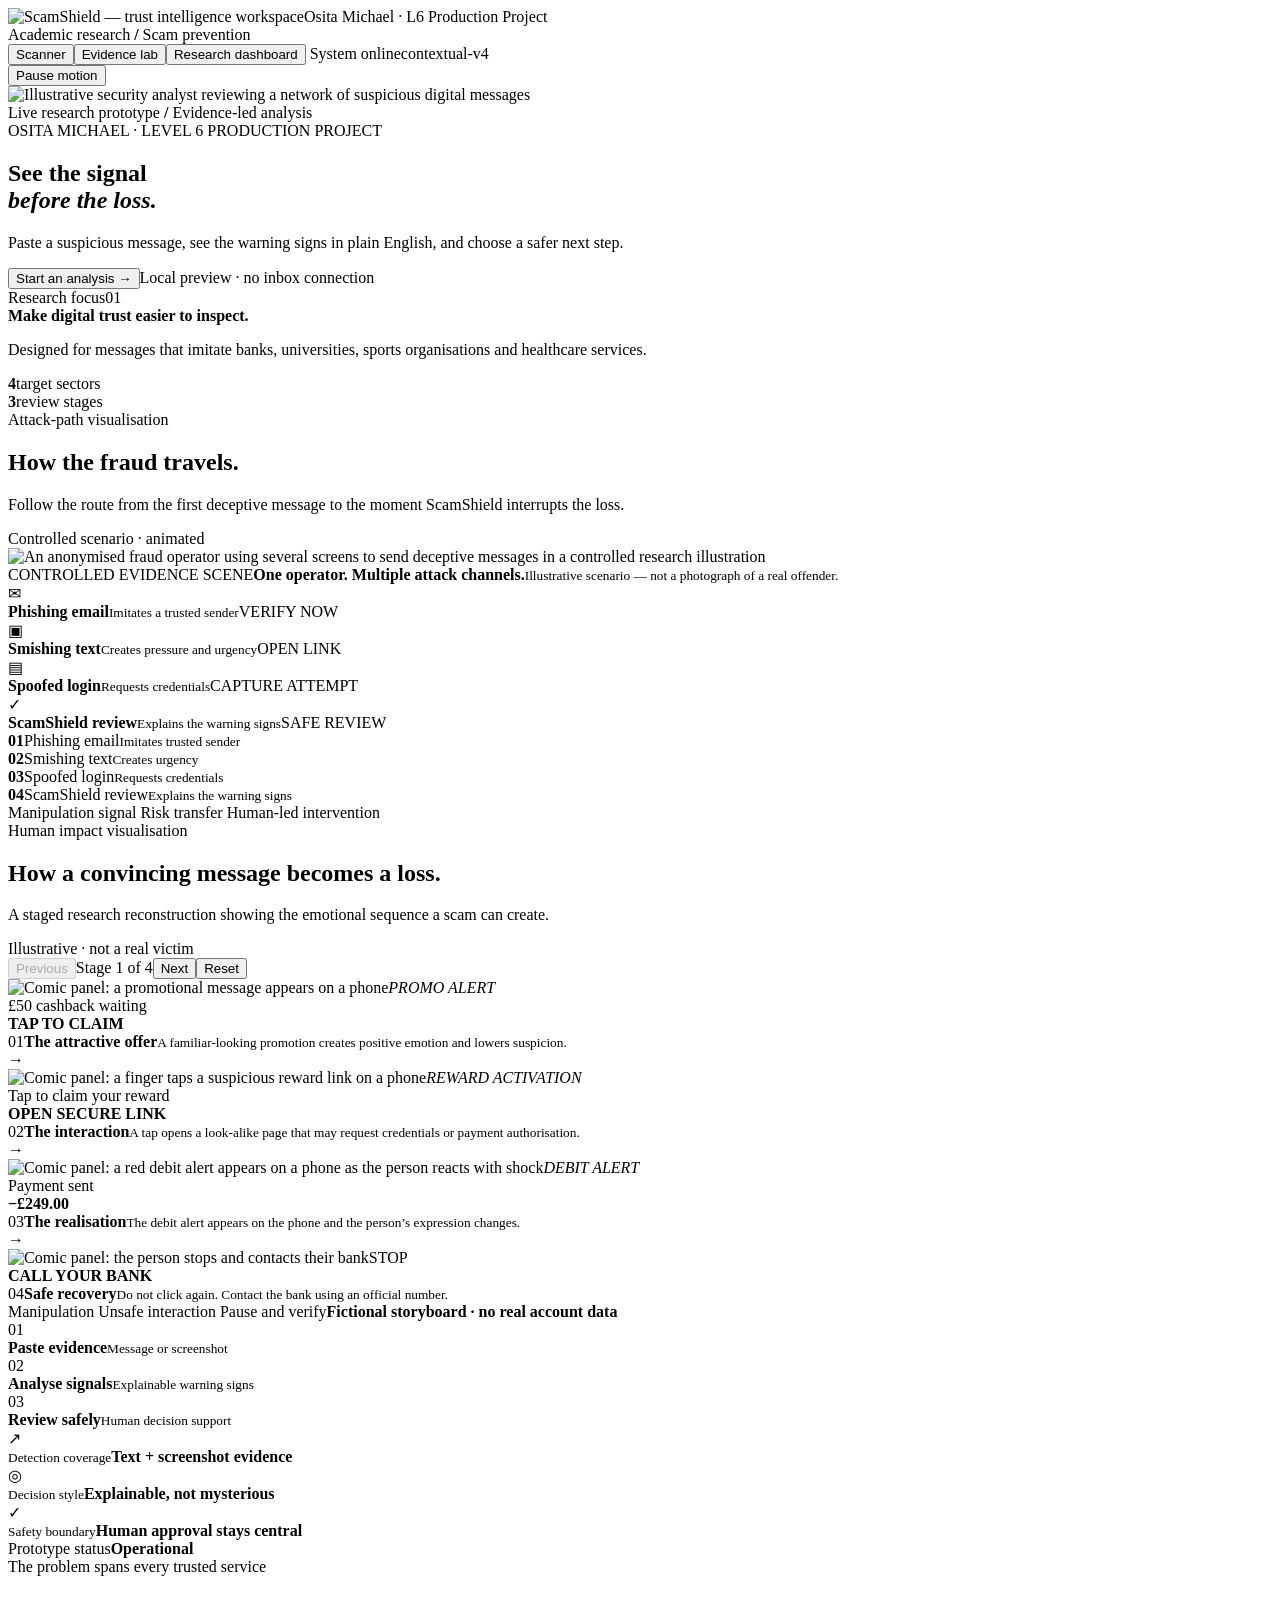
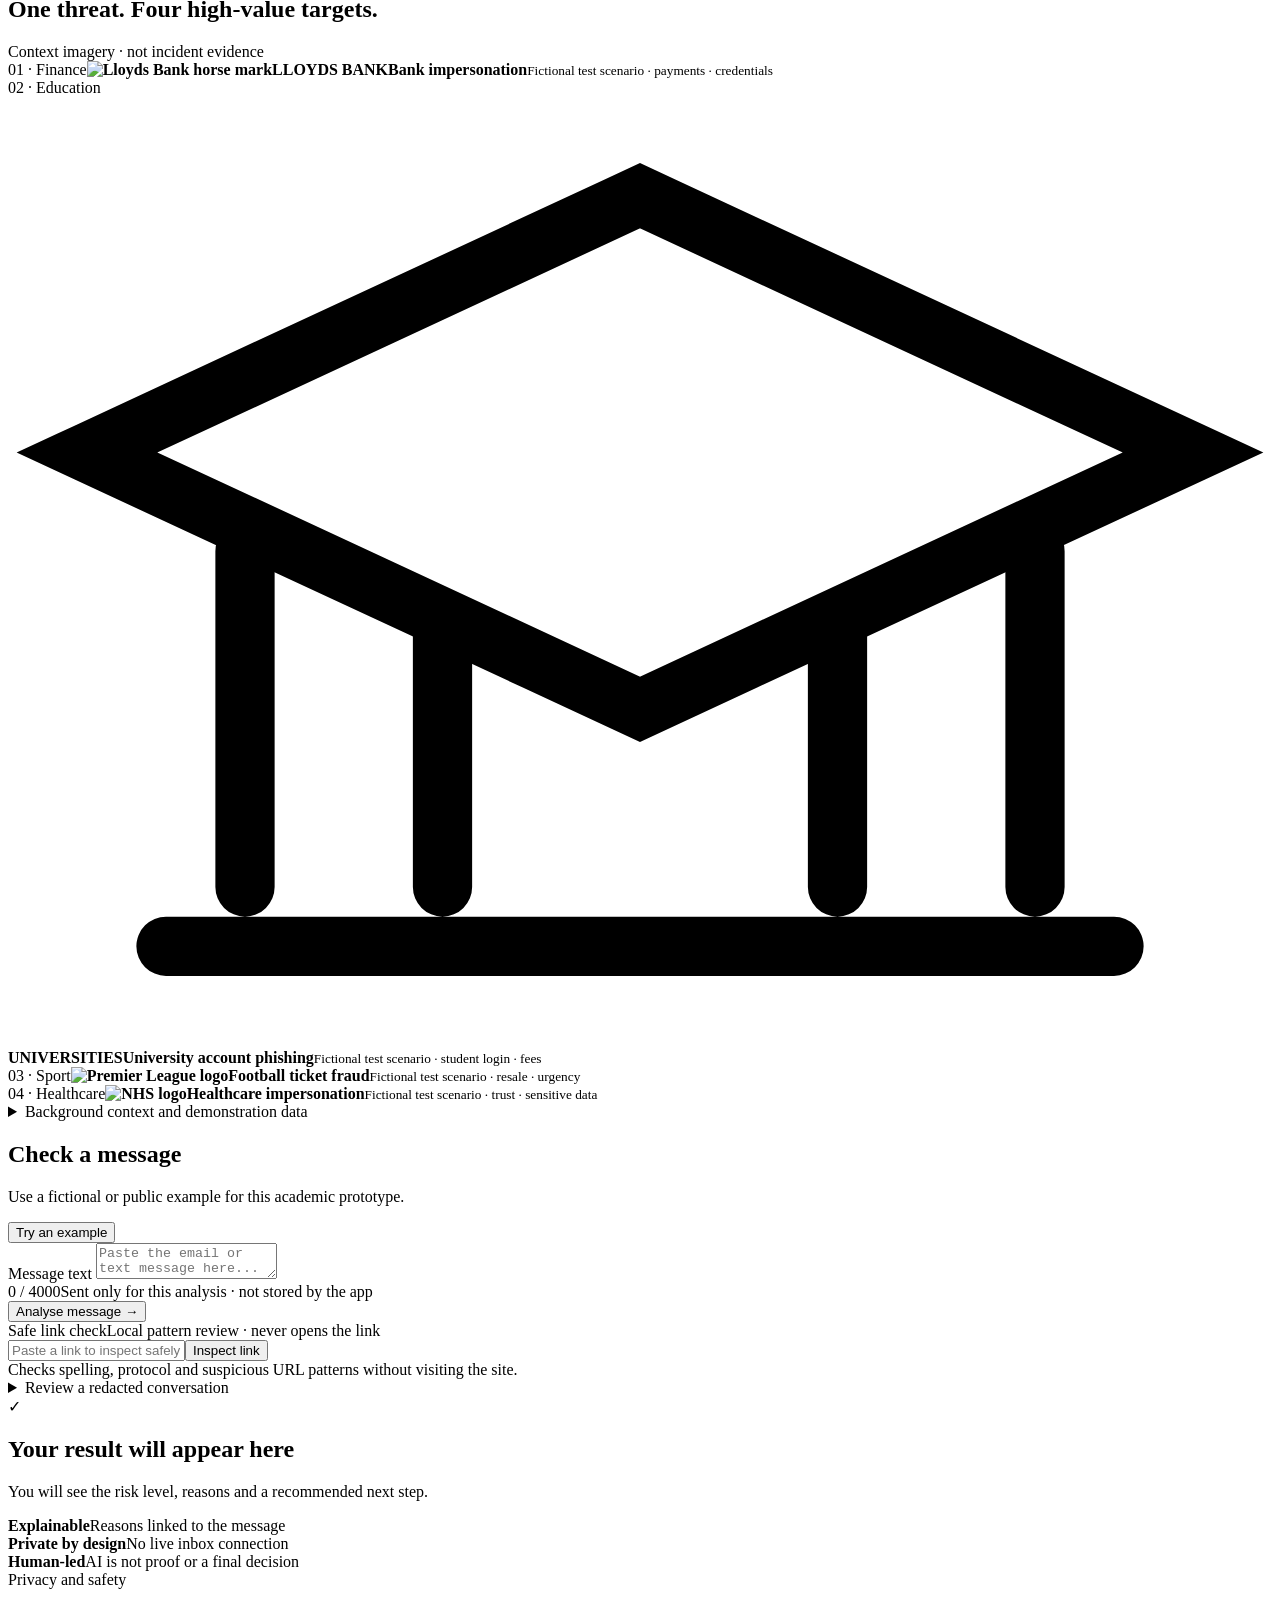
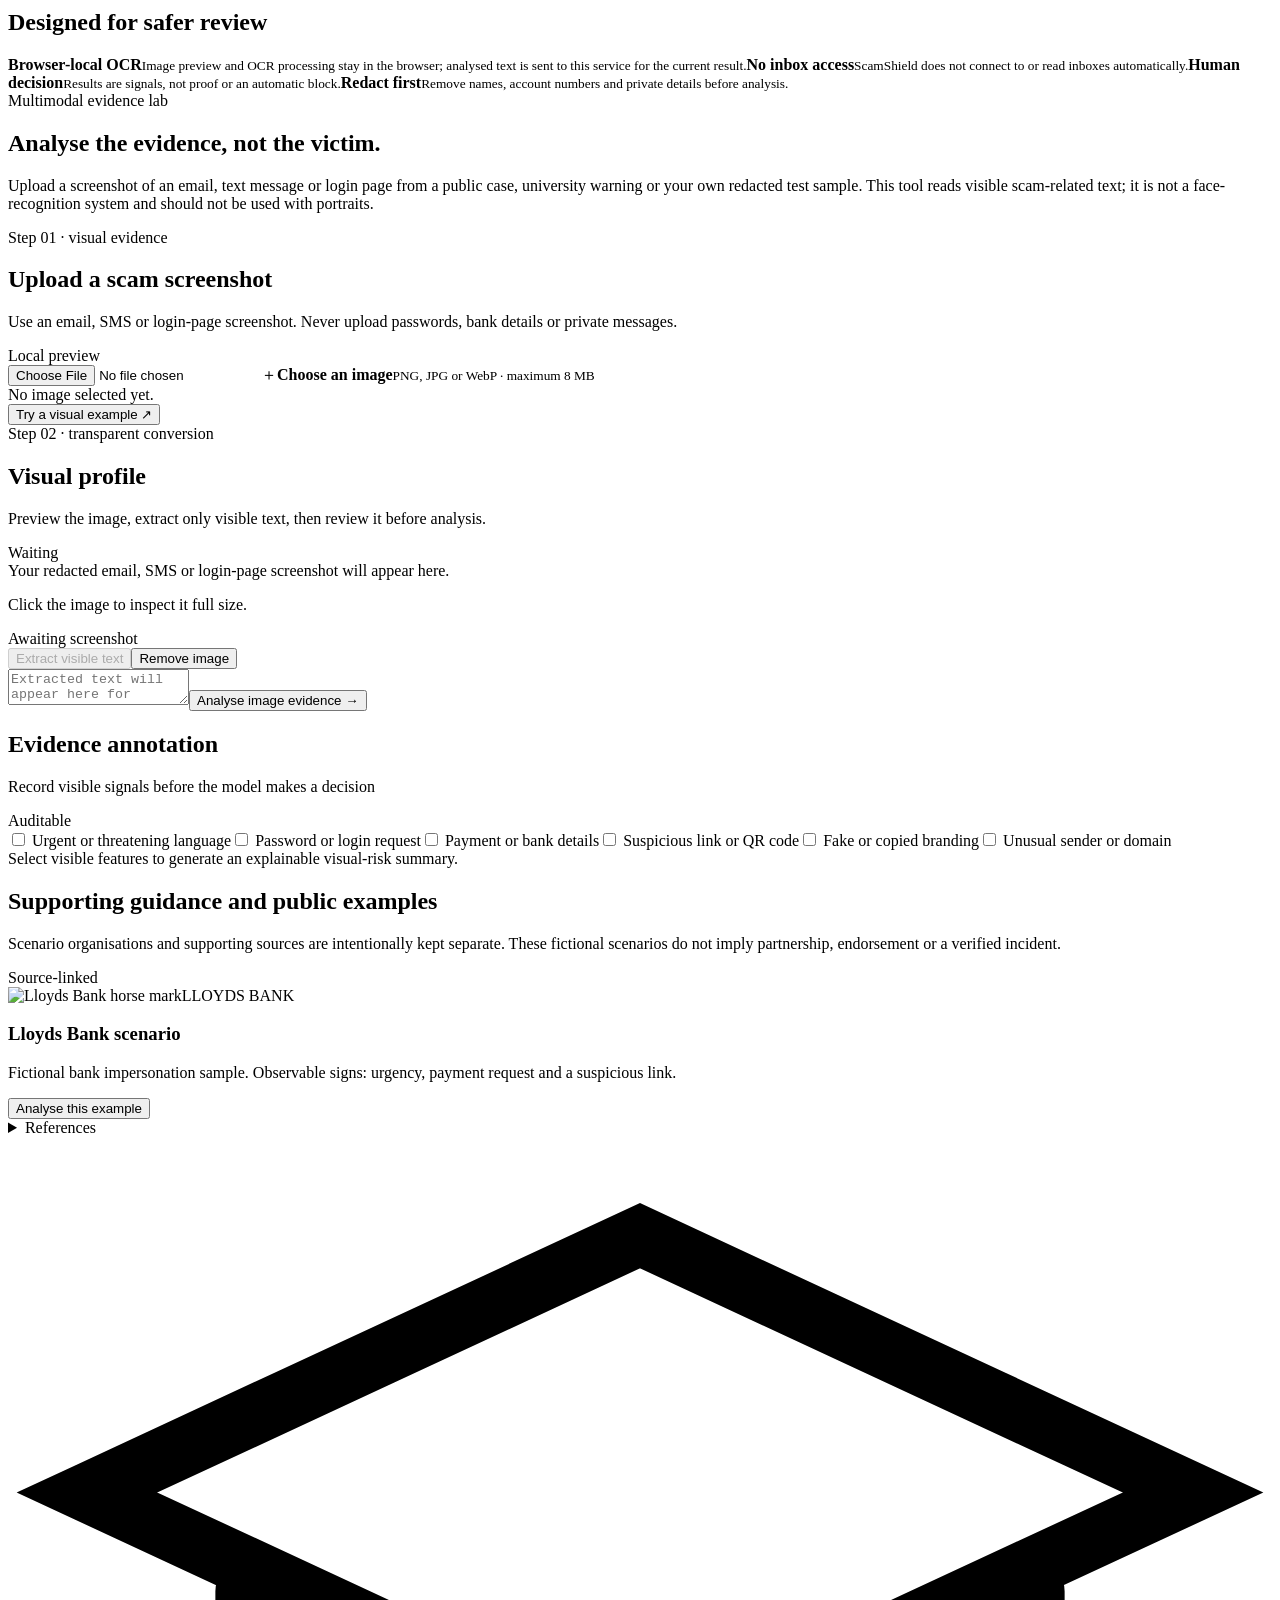
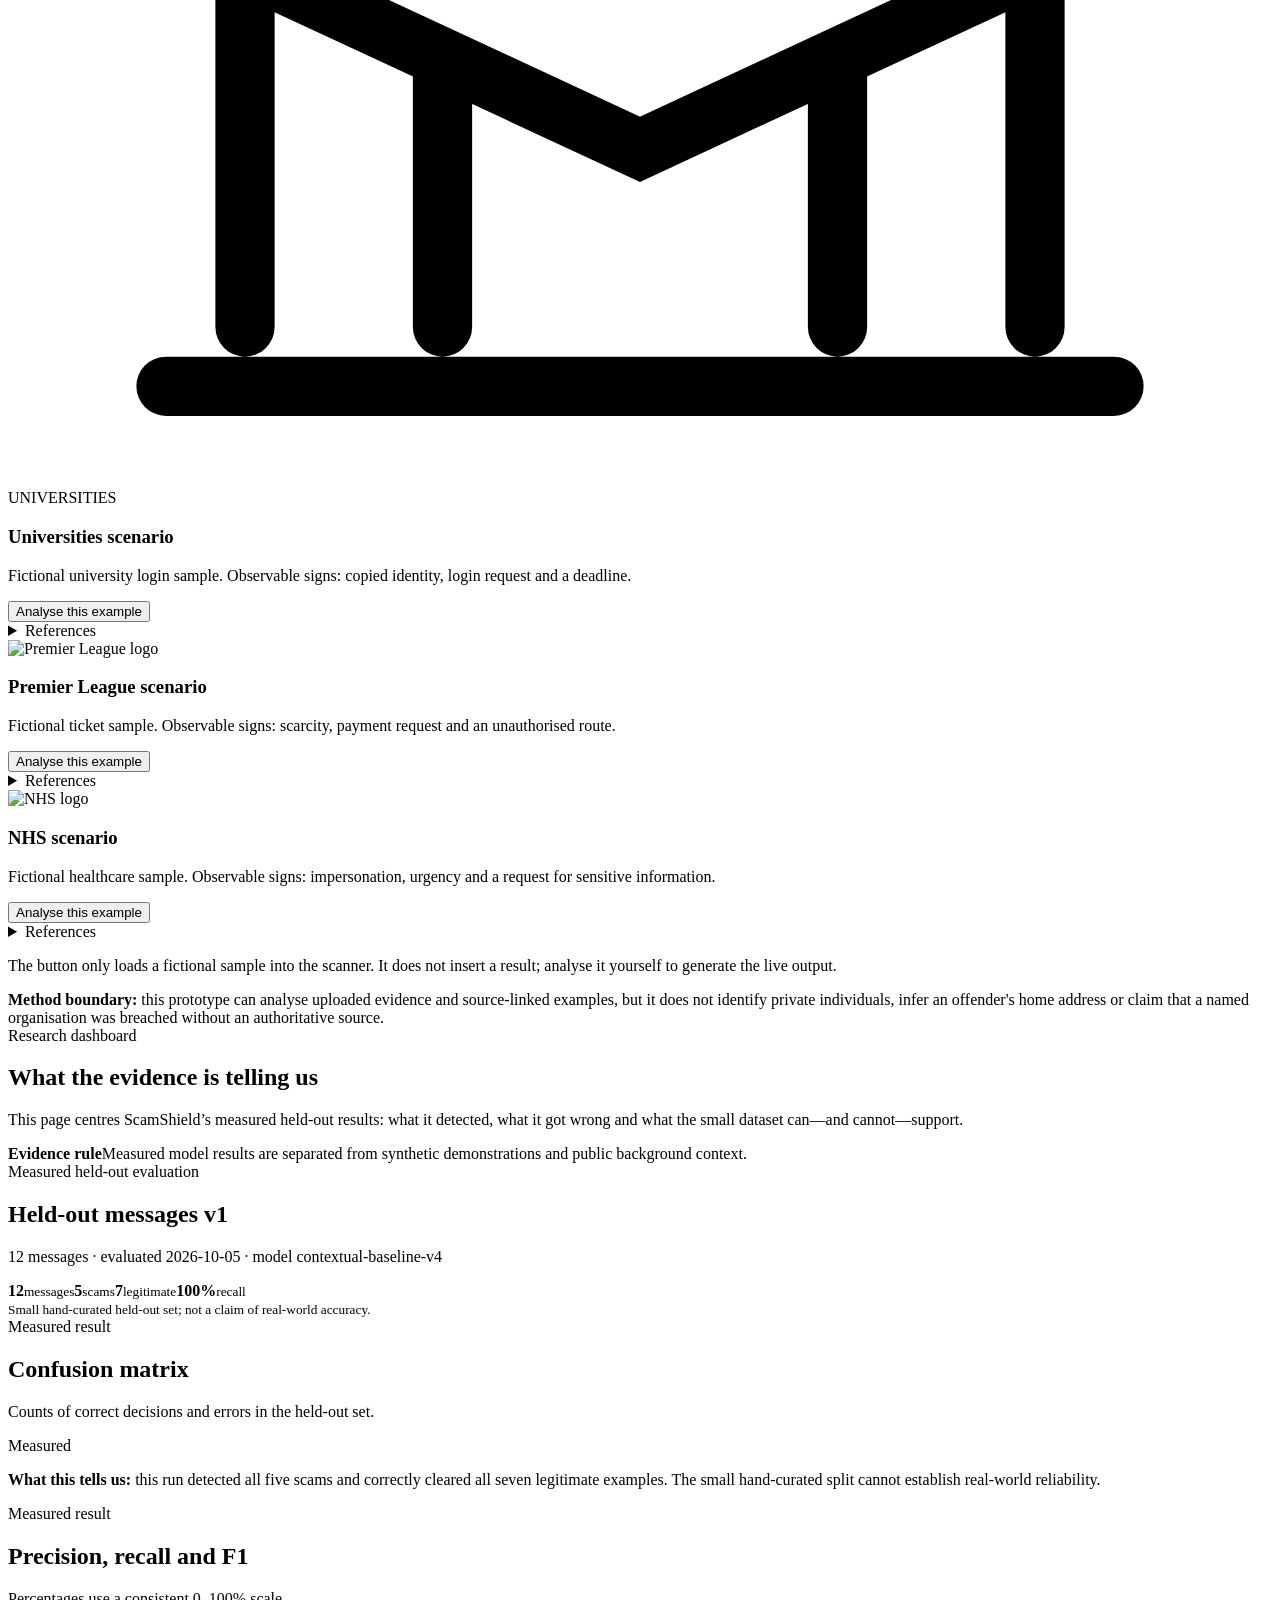
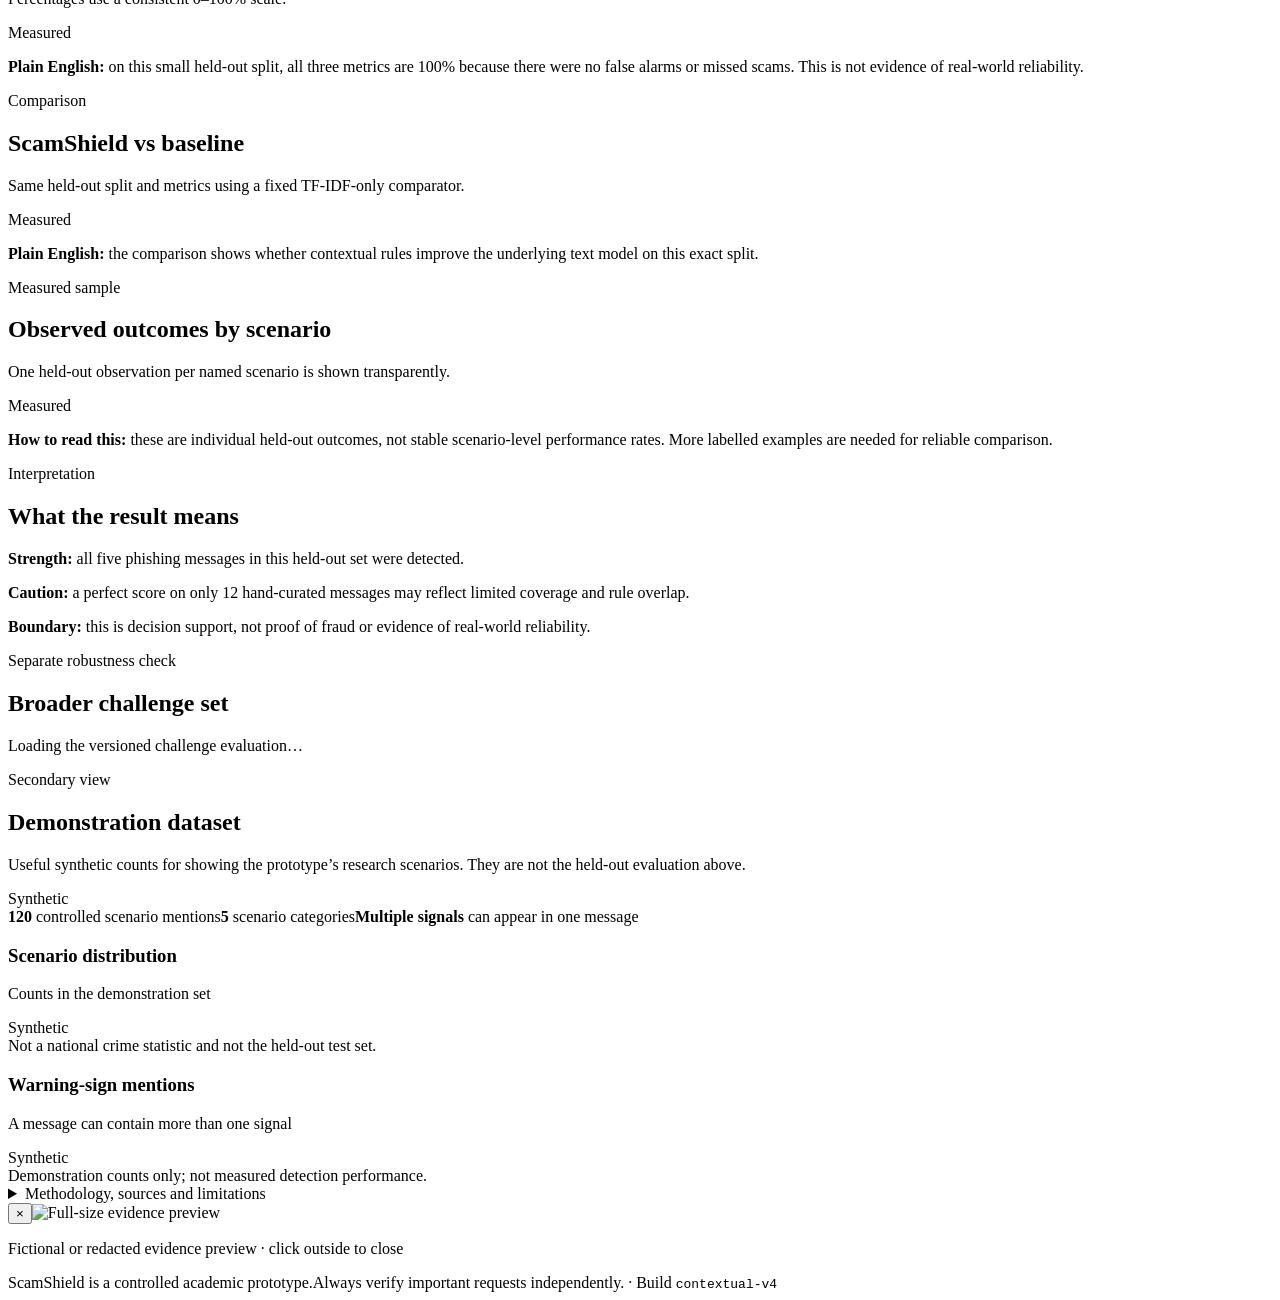
==== web/index.html @ a7ac8cd1 "Restore visible full-page background artwork" ====
<!doctype html>
<html lang="en-GB">
<head>
  <meta charset="utf-8">
  <meta name="viewport" content="width=device-width, initial-scale=1">
  <meta name="scamshield-build" content="contextual-v4">
  <title>ScamShield | A calmer second opinion</title>
  <link rel="icon" href="/static/logo.svg" type="image/svg+xml">
  <link rel="stylesheet" href="/static/styles.css">
  <link rel="stylesheet" href="/static/dashboard.css">
    <link rel="stylesheet" href="/static/pro.css">
    <link rel="stylesheet" href="/static/evaluation.css">
    <link rel="stylesheet" href="/static/hero-overrides.css?v=4388769">
    <link rel="stylesheet" href="/static/logos.css?v=1">
    <link rel="stylesheet" href="/static/logos-official.css?v=2">
    <link rel="stylesheet" href="/static/logos-verified.css?v=2">
    <link rel="stylesheet" href="/static/refinement.css?v=1">
    <link rel="stylesheet" href="/static/polish.css?v=1">
    <link rel="stylesheet" href="/static/audit-overrides.css?v=20261005">
    <link rel="stylesheet" href="/static/motion.css?v=full-page-2">
    <link rel="stylesheet" href="/static/finishing.css?v=1">
</head>
<body data-active-view="scanner">
  <header class="topbar">
    <div class="brand"><img class="full-brand-logo" src="/static/scamshield-logo.svg" alt="ScamShield — trust intelligence workspace"><span class="brand-project-credit">Osita Michael · L6 Production Project</span></div>
    <div class="workspace-crumb"><span class="crumb-dot"></span> Academic research <b>/</b> Scam prevention</div>
    <nav class="nav"><button class="nav-btn active" data-view="scanner">Scanner</button><button class="nav-btn" data-view="evidence">Evidence lab</button><button class="nav-btn" data-view="dashboard">Research dashboard</button><span class="system-status"><i></i> System online</span><span class="prototype-pill">contextual-v4</span></nav>
    <button id="motionToggle" class="motion-toggle" type="button" aria-pressed="false">Pause motion</button>
  </header>
  <div class="app-motion-bg" aria-hidden="true"></div>
  <main class="shell">
    <section class="hero view scanner-view">
      <img class="hero-visual-image" src="/static/assets/analyst-hero.png" alt="Illustrative security analyst reviewing a network of suspicious digital messages">
      <div class="hero-copy"><div class="hero-kicker"><span class="live-dot"></span> Live research prototype <b>/</b> Evidence-led analysis</div><div class="project-byline">OSITA MICHAEL <span>·</span> LEVEL 6 PRODUCTION PROJECT</div>
        <h1>See the signal<br><em>before the loss.</em></h1>
        <p>Paste a suspicious message, see the warning signs in plain English, and choose a safer next step.</p>
        <div class="hero-actions"><button class="hero-cta" data-scroll="workspace">Start an analysis <span>→</span></button><span>Local preview · no inbox connection</span></div>
      </div>
      <aside class="hero-insight"><div class="insight-label"><span>Research focus</span><span class="insight-index">01</span></div><strong>Make digital trust easier to inspect.</strong><p>Designed for messages that imitate banks, universities, sports organisations and healthcare services.</p><div class="insight-metrics"><div><b>4</b><span>target sectors</span></div><div><b>3</b><span>review stages</span></div></div></aside>
    </section>
    <section class="fraud-path view scanner-view" aria-label="How a scam travels">
      <div class="fraud-path-head"><div><span class="eyebrow">Attack-path visualisation</span><h2>How the fraud travels.</h2><p>Follow the route from the first deceptive message to the moment ScamShield interrupts the loss.</p></div><span class="path-status"><i></i> Controlled scenario · animated</span></div>
      <div class="fraud-path-stage">
<img class="fraud-operator-image" src="/static/assets/fraud-operator-scene.jpg" alt="An anonymised fraud operator using several screens to send deceptive messages in a controlled research illustration">
        <div class="fraud-operator-caption"><span class="caption-kicker">CONTROLLED EVIDENCE SCENE</span><strong>One operator. Multiple attack channels.</strong><small>Illustrative scenario — not a photograph of a real offender.</small></div>
        <div class="fraud-scene-grid" aria-label="Animated controlled fraud sequence">
          <article class="fraud-scene scene-phish"><div class="scene-icon">✉</div><strong>Phishing email</strong><small>Imitates a trusted sender</small><span>VERIFY NOW</span></article>
          <article class="fraud-scene scene-smish"><div class="scene-icon">▣</div><strong>Smishing text</strong><small>Creates pressure and urgency</small><span>OPEN LINK</span></article>
          <article class="fraud-scene scene-spoof"><div class="scene-icon">▤</div><strong>Spoofed login</strong><small>Requests credentials</small><span>CAPTURE ATTEMPT</span></article>
          <article class="fraud-scene scene-shield"><div class="scene-icon">✓</div><strong>ScamShield review</strong><small>Explains the warning signs</small><span>SAFE REVIEW</span></article>
        </div>
        <div class="path-node node-phish"><b>01</b><span>Phishing email</span><small>Imitates trusted sender</small></div>
        <div class="path-node node-smish"><b>02</b><span>Smishing text</span><small>Creates urgency</small></div>
        <div class="path-node node-spoof"><b>03</b><span>Spoofed login</span><small>Requests credentials</small></div>
        <div class="path-node node-shield"><b>04</b><span>ScamShield review</span><small>Explains the warning signs</small></div>
        <span class="path-beam beam-one"></span><span class="path-beam beam-two"></span><span class="path-beam beam-three"></span>
      </div>
      <div class="fraud-path-legend"><span><i class="legend-dot danger"></i> Manipulation signal</span><span><i class="legend-dot caution"></i> Risk transfer</span><span><i class="legend-dot safe"></i> Human-led intervention</span></div>
    </section>
    <section class="victim-journey view scanner-view" aria-label="Illustrated victim journey">
      <div class="section-kicker"><div><span class="eyebrow">Human impact visualisation</span><h2>How a convincing message becomes a loss.</h2><p>A staged research reconstruction showing the emotional sequence a scam can create.</p></div><span class="context-label">Illustrative · not a real victim</span></div>
      <div class="journey-controls" role="group" aria-label="Victim journey controls"><button type="button" class="secondary journey-prev" disabled>Previous</button><span class="journey-progress" aria-live="polite">Stage 1 of 4</span><button type="button" class="secondary journey-next">Next</button><button type="button" class="text-button journey-reset">Reset</button></div>
      <div class="journey-track" data-current-step="0">
        <article class="journey-step"><div class="journey-scene journey-happy"><img class="journey-art" src="/static/assets/scam-journey-storyboard.png" alt="Comic panel: a promotional message appears on a phone"><span class="journey-message"><em>PROMO ALERT</em><br>£50 cashback waiting<br><b>TAP TO CLAIM</b></span></div><span class="journey-number">01</span><strong>The attractive offer</strong><small>A familiar-looking promotion creates positive emotion and lowers suspicion.</small></article>
        <div class="journey-arrow">→</div>
        <article class="journey-step"><div class="journey-scene journey-tap"><img class="journey-art" src="/static/assets/scam-journey-storyboard.png" alt="Comic panel: a finger taps a suspicious reward link on a phone"><span class="journey-message journey-click"><em>REWARD ACTIVATION</em><br>Tap to claim your reward<br><b>OPEN SECURE LINK</b></span></div><span class="journey-number">02</span><strong>The interaction</strong><small>A tap opens a look-alike page that may request credentials or payment authorisation.</small></article>
        <div class="journey-arrow">→</div>
        <article class="journey-step"><div class="journey-scene journey-shock"><img class="journey-art" src="/static/assets/scam-journey-storyboard.png" alt="Comic panel: a red debit alert appears on a phone as the person reacts with shock"><span class="journey-alert"><em>DEBIT ALERT</em><br>Payment sent<br><b>−£249.00</b></span></div><span class="journey-number">03</span><strong>The realisation</strong><small>The debit alert appears on the phone and the person’s expression changes.</small></article>
        <div class="journey-arrow">→</div>
        <article class="journey-step"><div class="journey-scene journey-safe"><img class="journey-art" src="/static/assets/scam-journey-storyboard.png" alt="Comic panel: the person stops and contacts their bank"><span class="journey-safe-call">STOP<br><b>CALL YOUR BANK</b></span></div><span class="journey-number">04</span><strong>Safe recovery</strong><small>Do not click again. Contact the bank using an official number.</small></article>
      </div>
      <div class="journey-foot"><span><i class="legend-dot danger"></i> Manipulation</span><span><i class="legend-dot caution"></i> Unsafe interaction</span><span><i class="legend-dot safe"></i> Pause and verify</span><b>Fictional storyboard · no real account data</b></div>
    </section>
    <div class="workflow-strip scanner-view" aria-label="Analysis workflow"><div class="workflow-step active"><span>01</span><div><strong>Paste evidence</strong><small>Message or screenshot</small></div></div><div class="workflow-line"></div><div class="workflow-step"><span>02</span><div><strong>Analyse signals</strong><small>Explainable warning signs</small></div></div><div class="workflow-line"></div><div class="workflow-step"><span>03</span><div><strong>Review safely</strong><small>Human decision support</small></div></div></div>
    <div class="signal-ribbon scanner-view"><div class="signal-item"><span class="signal-icon teal">↗</span><div><small>Detection coverage</small><strong>Text + screenshot evidence</strong></div></div><div class="signal-item"><span class="signal-icon blue">◎</span><div><small>Decision style</small><strong>Explainable, not mysterious</strong></div></div><div class="signal-item"><span class="signal-icon amber">✓</span><div><small>Safety boundary</small><strong>Human approval stays central</strong></div></div><div class="signal-source"><span class="pulse-ring"></span><span>Prototype status</span><strong>Operational</strong></div></div>
    <section class="sector-visuals view scanner-view">
      <div class="section-kicker"><div><span class="eyebrow">The problem spans every trusted service</span><h2>One threat. Four high-value targets.</h2></div><span class="context-label">Context imagery · not incident evidence</span></div>
      <div class="sector-visual-grid">
        <article class="sector-visual bank-visual"><div class="sector-overlay"><span>01 · Finance</span><b class="scenario-brand bank-brand"><img src="/static/assets/logos/lloyds-bank-official.png" alt="Lloyds Bank horse mark"><span class="logo-wordmark">LLOYDS BANK</span></b><strong>Bank impersonation</strong><small>Fictional test scenario · payments · credentials</small></div></article>
        <article class="sector-visual uni-visual"><div class="sector-overlay"><span>02 · Education</span><b class="scenario-brand uni-brand"><span class="generic-university-mark" aria-hidden="true"><svg viewBox="0 0 64 48" role="img" aria-label="University building mark"><path d="M4 18 32 5l28 13-28 13L4 18Z" fill="none" stroke="currentColor" stroke-width="3"/><path d="M12 23v17m10-13v13m20-13v13m10-17v17M8 43h48" fill="none" stroke="currentColor" stroke-width="3" stroke-linecap="round"/></svg></span><span class="brand-text-only">UNIVERSITIES</span></b><strong>University account phishing</strong><small>Fictional test scenario · student login · fees</small></div></article>
        <article class="sector-visual sport-visual"><div class="sector-overlay"><span>03 · Sport</span><b class="scenario-brand sport-brand"><img src="/static/assets/logos/premier-league.svg" alt="Premier League logo"></b><strong>Football ticket fraud</strong><small>Fictional test scenario · resale · urgency</small></div></article>
        <article class="sector-visual health-visual"><div class="sector-overlay"><span>04 · Healthcare</span><b class="scenario-brand health-brand"><img src="/static/assets/logos/nhs.svg" alt="NHS logo"></b><strong>Healthcare impersonation</strong><small>Fictional test scenario · trust · sensitive data</small></div></article>
      </div>
      <details class="background-context"><summary>Background context and demonstration data</summary><div class="home-intel-grid"><div class="home-stat"><span>4.2m</span><strong>estimated fraud incidents</strong><small>England and Wales · ONS YE March 2025 · public background context</small></div><div class="home-stat"><span>2.4m</span><strong>bank and credit-account incidents</strong><small>Published official estimate · not a ScamShield output</small></div><div class="home-chart panel"><div class="chart-head"><div><h2>Threat surface by scenario</h2><p>Synthetic demonstration dataset</p></div><span class="chart-tag synthetic">Synthetic</span></div><div id="homeChart" class="bars"></div></div></div></details>
    </section>
    <section class="workspace view scanner-view">
      <div class="input-panel panel">
        <div class="panel-head"><div><h2>Check a message</h2><p>Use a fictional or public example for this academic prototype.</p></div><button id="exampleBtn" class="secondary">Try an example</button></div>
        <label for="message">Message text</label>
        <textarea id="message" maxlength="4000" placeholder="Paste the email or text message here..."></textarea>
        <div class="input-meta"><span id="counter">0 / 4000</span><span>Sent only for this analysis · not stored by the app</span></div>
        <button id="analyseBtn" class="primary">Analyse message <span aria-hidden="true">→</span></button>
        <div id="error" class="error" role="alert"></div>
        <div class="link-inspector"><div class="mini-heading"><span class="eyebrow">Safe link check</span><span>Local pattern review · never opens the link</span></div><div class="link-inspector-row"><input id="urlInput" type="url" inputmode="url" placeholder="Paste a link to inspect safely"><button id="inspectUrlBtn" class="secondary" type="button">Inspect link</button></div><div id="urlResult" class="url-result" aria-live="polite">Checks spelling, protocol and suspicious URL patterns without visiting the site.</div></div>
        <details class="conversation-tools"><summary>Review a redacted conversation</summary><p>Use one line per message, ideally with speaker labels. This local review shows observable tactics; it does not infer intent or emotion.</p><textarea id="conversationText" maxlength="8000" placeholder="Bank: We need you to approve the login now.&#10;Me: I did not request this.&#10;Bank: Do not tell anyone or your account will close."></textarea><button id="conversationBtn" class="secondary" type="button">Build conversation timeline</button><div id="conversationResult" class="conversation-result" aria-live="polite"></div></details>
      </div>
      <div id="resultPanel" class="result-panel panel empty">
        <div class="result-placeholder"><div class="shield">✓</div><h2>Your result will appear here</h2><p>You will see the risk level, reasons and a recommended next step.</p></div>
      </div>
    </section>
    <section class="trust-row view scanner-view">
      <div><strong>Explainable</strong><span>Reasons linked to the message</span></div>
      <div><strong>Private by design</strong><span>No live inbox connection</span></div>
      <div><strong>Human-led</strong><span>AI is not proof or a final decision</span></div>
    </section>
    <section class="privacy-panel view scanner-view" aria-label="Privacy and safety boundary"><div><span class="eyebrow">Privacy and safety</span><h2>Designed for safer review</h2></div><div class="privacy-grid"><span><b>Browser-local OCR</b><small>Image preview and OCR processing stay in the browser; analysed text is sent to this service for the current result.</small></span><span><b>No inbox access</b><small>ScamShield does not connect to or read inboxes automatically.</small></span><span><b>Human decision</b><small>Results are signals, not proof or an automatic block.</small></span><span><b>Redact first</b><small>Remove names, account numbers and private details before analysis.</small></span></div></section>
    <section class="evidence-lab view evidence-view hidden">
      <div class="eyebrow">Multimodal evidence lab</div>
      <h1>Analyse the evidence, not the victim.</h1>
      <p class="dashboard-intro">Upload a screenshot of an email, text message or login page from a public case, university warning or your own redacted test sample. This tool reads visible scam-related text; it is not a face-recognition system and should not be used with portraits.</p>
      <div class="lab-grid">
        <div class="upload-card panel">
          <div class="chart-head"><div><span class="eyebrow">Step 01 · visual evidence</span><h2>Upload a scam screenshot</h2><p>Use an email, SMS or login-page screenshot. Never upload passwords, bank details or private messages.</p></div><span class="chart-tag teal">Local preview</span></div>
          <label class="dropzone" for="imageInput"><input id="imageInput" type="file" accept="image/png,image/jpeg,image/webp"><span class="drop-icon">＋</span><strong>Choose an image</strong><small>PNG, JPG or WebP · maximum 8 MB</small></label>
          <div id="imageMeta" class="image-meta empty-meta">No image selected yet.</div>
          <button id="visualExampleBtn" class="secondary visual-example-btn" type="button">Try a visual example ↗</button>
        </div>
        <div class="preview-card panel"><div class="chart-head"><div><span class="eyebrow">Step 02 · transparent conversion</span><h2>Visual profile</h2><p>Preview the image, extract only visible text, then review it before analysis.</p></div><span id="profileStatus" class="chart-tag">Waiting</span></div><div id="imagePreview" class="image-preview"><div class="preview-placeholder">Your redacted email, SMS or login-page screenshot will appear here.</div></div><p class="preview-hint">Click the image to inspect it full size.</p><div id="visualFlags" class="visual-flags"><span>Awaiting screenshot</span></div><button id="ocrBtn" class="secondary ocr-btn" disabled>Extract visible text</button><button id="removeImageBtn" class="text-button hidden" type="button">Remove image</button><div id="ocrStatus" class="ocr-status"></div><textarea id="ocrText" class="ocr-text" aria-label="Editable extracted text" placeholder="Extracted text will appear here for review"></textarea><button id="useOcrBtn" class="primary ocr-use hidden">Analyse image evidence <span aria-hidden="true">→</span></button><div id="visualResult" class="visual-result hidden"></div></div>
      </div>
      <div class="annotation-card panel"><div class="chart-head"><div><h2>Evidence annotation</h2><p>Record visible signals before the model makes a decision</p></div><span class="chart-tag">Auditable</span></div><div class="annotation-grid"><label><input class="annotation-check" data-weight="3" type="checkbox"> Urgent or threatening language</label><label><input class="annotation-check" data-weight="3" type="checkbox"> Password or login request</label><label><input class="annotation-check" data-weight="4" type="checkbox"> Payment or bank details</label><label><input class="annotation-check" data-weight="2" type="checkbox"> Suspicious link or QR code</label><label><input class="annotation-check" data-weight="2" type="checkbox"> Fake or copied branding</label><label><input class="annotation-check" data-weight="1" type="checkbox"> Unusual sender or domain</label></div><div id="annotationResult" class="annotation-result">Select visible features to generate an explainable visual-risk summary.</div></div>
      <div class="case-library"><div class="chart-head"><div><h2>Supporting guidance and public examples</h2><p>Scenario organisations and supporting sources are intentionally kept separate. These fictional scenarios do not imply partnership, endorsement or a verified incident.</p></div><span class="chart-tag teal">Source-linked</span></div><div class="source-case-grid"><article><div class="source-thumb bank-thumb"><img src="/static/assets/logos/lloyds-bank-official.png" alt="Lloyds Bank horse mark"><span class="logo-wordmark">LLOYDS BANK</span></div><div><h3>Lloyds Bank scenario</h3><p>Fictional bank impersonation sample. Observable signs: urgency, payment request and a suspicious link.</p><button class="case-action" type="button" data-case-text="Lloyds Bank: We noticed unusual activity. Verify your payment immediately using this secure link to keep your account open.">Analyse this example</button><details class="case-references"><summary>References</summary><small>Scenario organisation: Lloyds Bank (fictional sample). Supporting source: <a href="https://www.fca.org.uk/consumers/banking-online-account-scams" target="_blank" rel="noreferrer">FCA consumer guidance</a>.</small></details></div></article><article><div class="source-thumb uni-thumb"><span class="generic-university-mark" aria-hidden="true"><svg viewBox="0 0 64 48" role="img" aria-label="University building mark"><path d="M4 18 32 5l28 13-28 13L4 18Z" fill="none" stroke="currentColor" stroke-width="3"/><path d="M12 23v17m10-13v13m20-13v13m10-17v17M8 43h48" fill="none" stroke="currentColor" stroke-width="3" stroke-linecap="round"/></svg></span><span class="brand-text-only">UNIVERSITIES</span></div><div><h3>Universities scenario</h3><p>Fictional university login sample. Observable signs: copied identity, login request and a deadline.</p><button class="case-action" type="button" data-case-text="Universities: Your student account will be suspended today. Sign in now to confirm your details.">Analyse this example</button><details class="case-references"><summary>References</summary><small>Scenario type: generic university phishing (fictional sample). Supporting source: <a href="https://www.reading.ac.uk/digital-technology-services/-/media/project/functions/digital-technology-services/documents/phishing-may-22-email.pdf" target="_blank" rel="noreferrer">public anti-phishing example</a>.</small></details></div></article><article><div class="source-thumb sport-thumb"><img src="/static/assets/logos/premier-league.svg" alt="Premier League logo"></div><div><h3>Premier League scenario</h3><p>Fictional ticket sample. Observable signs: scarcity, payment request and an unauthorised route.</p><button class="case-action" type="button" data-case-text="Premier League tickets: Last chance. Pay within 10 minutes to secure your match tickets through this resale link.">Analyse this example</button><details class="case-references"><summary>References</summary><small>Scenario organisation: Premier League (fictional sample). Supporting source: <a href="https://www.uefa.com/news-media/news/02a5-20a99f8db810-278e2d7a8e20-1000--uefa-warns-fans-over-risks-of-unauthorised-ticket-purchases/" target="_blank" rel="noreferrer">UEFA warning</a>.</small></details></div></article><article><div class="source-thumb ncsc-thumb"><img src="/static/assets/logos/nhs.svg" alt="NHS logo"></div><div><h3>NHS scenario</h3><p>Fictional healthcare sample. Observable signs: impersonation, urgency and a request for sensitive information.</p><button class="case-action" type="button" data-case-text="NHS: Your appointment record needs urgent confirmation. Reply with your details to avoid cancellation.">Analyse this example</button><details class="case-references"><summary>References</summary><small>Scenario organisation: NHS (fictional sample). Supporting source: <a href="https://www.ncsc.gov.uk/collection/phishing-scams/spot-scams" target="_blank" rel="noreferrer">NCSC phishing guidance</a>.</small></details></div></article></div><p class="case-study-boundary">The button only loads a fictional sample into the scanner. It does not insert a result; analyse it yourself to generate the live output.</p></div>
      <div class="method-note"><strong>Method boundary:</strong> this prototype can analyse uploaded evidence and source-linked examples, but it does not identify private individuals, infer an offender's home address or claim that a named organisation was breached without an authoritative source.</div>
    </section>
    <section class="dashboard view dashboard-view hidden">
      <div class="eyebrow">Research dashboard</div>
      <h1>What the evidence is telling us</h1>
      <p class="dashboard-intro">This page centres ScamShield’s measured held-out results: what it detected, what it got wrong and what the small dataset can—and cannot—support.</p>
      <div class="dashboard-intro-rule"><span class="method-pulse"></span><strong>Evidence rule</strong><span>Measured model results are separated from synthetic demonstrations and public background context.</span></div>

      <div id="evaluationPanel" class="evaluation-panel evaluation-summary" aria-live="polite"><div class="evaluation-summary-copy"><span class="eyebrow">Measured held-out evaluation</span><h2>Held-out messages v1</h2><p>12 messages · evaluated 2026-10-05 · model contextual-baseline-v4</p></div><div class="evaluation-summary-stats"><span><b>12</b><small>messages</small></span><span><b>5</b><small>scams</small></span><span><b>7</b><small>legitimate</small></span><span><b>100%</b><small>recall</small></span></div><small class="evaluation-note">Small hand-curated held-out set; not a claim of real-world accuracy.</small></div>

      <div class="results-chart-grid">
        <article class="chart-card results-chart-card confusion-card"><div class="chart-head"><div><span class="chart-kicker">Measured result</span><h2>Confusion matrix</h2><p>Counts of correct decisions and errors in the held-out set.</p></div><span class="chart-tag measured">Measured</span></div><div id="confusionChart" class="confusion-matrix" aria-label="Confusion matrix chart"></div><div id="confusionTable" class="accessible-table"></div><p class="chart-explanation"><strong>What this tells us:</strong> this run detected all five scams and correctly cleared all seven legitimate examples. The small hand-curated split cannot establish real-world reliability.</p></article>
        <article class="chart-card results-chart-card"><div class="chart-head"><div><span class="chart-kicker">Measured result</span><h2>Precision, recall and F1</h2><p>Percentages use a consistent 0–100% scale.</p></div><span class="chart-tag measured">Measured</span></div><div id="metricChart" class="metric-chart" aria-label="Precision, recall and F1 chart"></div><div id="metricTable" class="accessible-table"></div><p class="chart-explanation"><strong>Plain English:</strong> on this small held-out split, all three metrics are 100% because there were no false alarms or missed scams. This is not evidence of real-world reliability.</p></article>
        <article class="chart-card results-chart-card"><div class="chart-head"><div><span class="chart-kicker">Comparison</span><h2>ScamShield vs baseline</h2><p>Same held-out split and metrics using a fixed TF-IDF-only comparator.</p></div><span class="chart-tag measured">Measured</span></div><div id="baselineChart" class="pending-state" aria-live="polite"></div><p class="chart-explanation"><strong>Plain English:</strong> the comparison shows whether contextual rules improve the underlying text model on this exact split.</p></article>
        <article class="chart-card results-chart-card scenario-performance-card"><div class="chart-head"><div><span class="chart-kicker">Measured sample</span><h2>Observed outcomes by scenario</h2><p>One held-out observation per named scenario is shown transparently.</p></div><span class="chart-tag measured">Measured</span></div><div id="scenarioChart" class="scenario-outcomes"></div><p class="chart-explanation"><strong>How to read this:</strong> these are individual held-out outcomes, not stable scenario-level performance rates. More labelled examples are needed for reliable comparison.</p></article>
      </div>

      <section class="interpretation-panel"><div><span class="chart-kicker">Interpretation</span><h2>What the result means</h2></div><div class="interpretation-grid"><p><strong>Strength:</strong> all five phishing messages in this held-out set were detected.</p><p class="caution-copy"><strong>Caution:</strong> a perfect score on only 12 hand-curated messages may reflect limited coverage and rule overlap.</p><p><strong>Boundary:</strong> this is decision support, not proof of fraud or evidence of real-world reliability.</p></div></section>

      <section id="challengePanel" class="challenge-panel" aria-live="polite"><div class="challenge-copy"><span class="chart-kicker">Separate robustness check</span><h2>Broader challenge set</h2><p>Loading the versioned challenge evaluation…</p></div></section>

      <section class="demo-section"><div class="section-kicker"><div><span class="chart-kicker">Secondary view</span><h2>Demonstration dataset</h2><p>Useful synthetic counts for showing the prototype’s research scenarios. They are not the held-out evaluation above.</p></div><span class="chart-tag synthetic">Synthetic</span></div><div class="demo-meta"><span><b>120</b> controlled scenario mentions</span><span><b>5</b> scenario categories</span><span><b>Multiple signals</b> can appear in one message</span></div><div class="demo-chart-grid"><article class="chart-card"><div class="chart-head"><div><h3>Scenario distribution</h3><p>Counts in the demonstration set</p></div><span class="chart-tag synthetic">Synthetic</span></div><div id="sectorChart" class="bars"></div><div class="chart-note">Not a national crime statistic and not the held-out test set.</div></article><article class="chart-card"><div class="chart-head"><div><h3>Warning-sign mentions</h3><p>A message can contain more than one signal</p></div><span class="chart-tag synthetic">Synthetic</span></div><div id="signalChart" class="bars"></div><div class="chart-note">Demonstration counts only; not measured detection performance.</div></article></div></section>

      <details class="methodology-disclosure"><summary>Methodology, sources and limitations</summary><div class="disclosure-grid"><div><h3>Evaluation</h3><p>Held-out messages are stored in <code>data/heldout_messages.csv</code>; the result is generated by the reproducible evaluator and served from <code>data/evaluation_results.json</code>. The current version has 12 messages: 7 legitimate and 5 phishing.</p><p>The measured comparator is a TF-IDF-only score at a fixed 0.5 threshold on the same held-out split. It is a simple research baseline, not a production benchmark.</p></div><div><h3>Public sources</h3><ul><li><a href="https://www.ons.gov.uk/peoplepopulationandcommunity/crimeandjustice/articles/natureoffraudandcomputermisuseinenglandandwales/yearendingmarch2025/previous/" target="_blank" rel="noreferrer">ONS fraud and computer misuse estimates</a></li><li><a href="https://www.gov.uk/government/publications/fraud-strategy-2026-to-2029" target="_blank" rel="noreferrer">UK Fraud Strategy 2026 to 2029</a></li><li><a href="https://www.ncsc.gov.uk/collection/phishing-scams/spot-scams" target="_blank" rel="noreferrer">NCSC phishing guidance</a></li></ul><p>Public figures are background context only; they are not model outputs.</p></div></div></details>
    </section>
  </main>
  <div id="imageLightbox" class="image-lightbox hidden" role="dialog" aria-modal="true" aria-label="Full-size evidence image"><button id="closeLightbox" class="lightbox-close" type="button" aria-label="Close full-size image">×</button><img id="lightboxImage" alt="Full-size evidence preview"><p>Fictional or redacted evidence preview · click outside to close</p></div>
  <footer><span>ScamShield is a controlled academic prototype.</span><span>Always verify important requests independently. · Build <code>contextual-v4</code></span></footer>
  <script src="https://cdn.jsdelivr.net/npm/tesseract.js@5/dist/tesseract.min.js"></script>
  <script src="/static/conversation.js?v=1"></script>
  <script src="/static/app.js?v=full-page-1"></script>
</body>
</html>
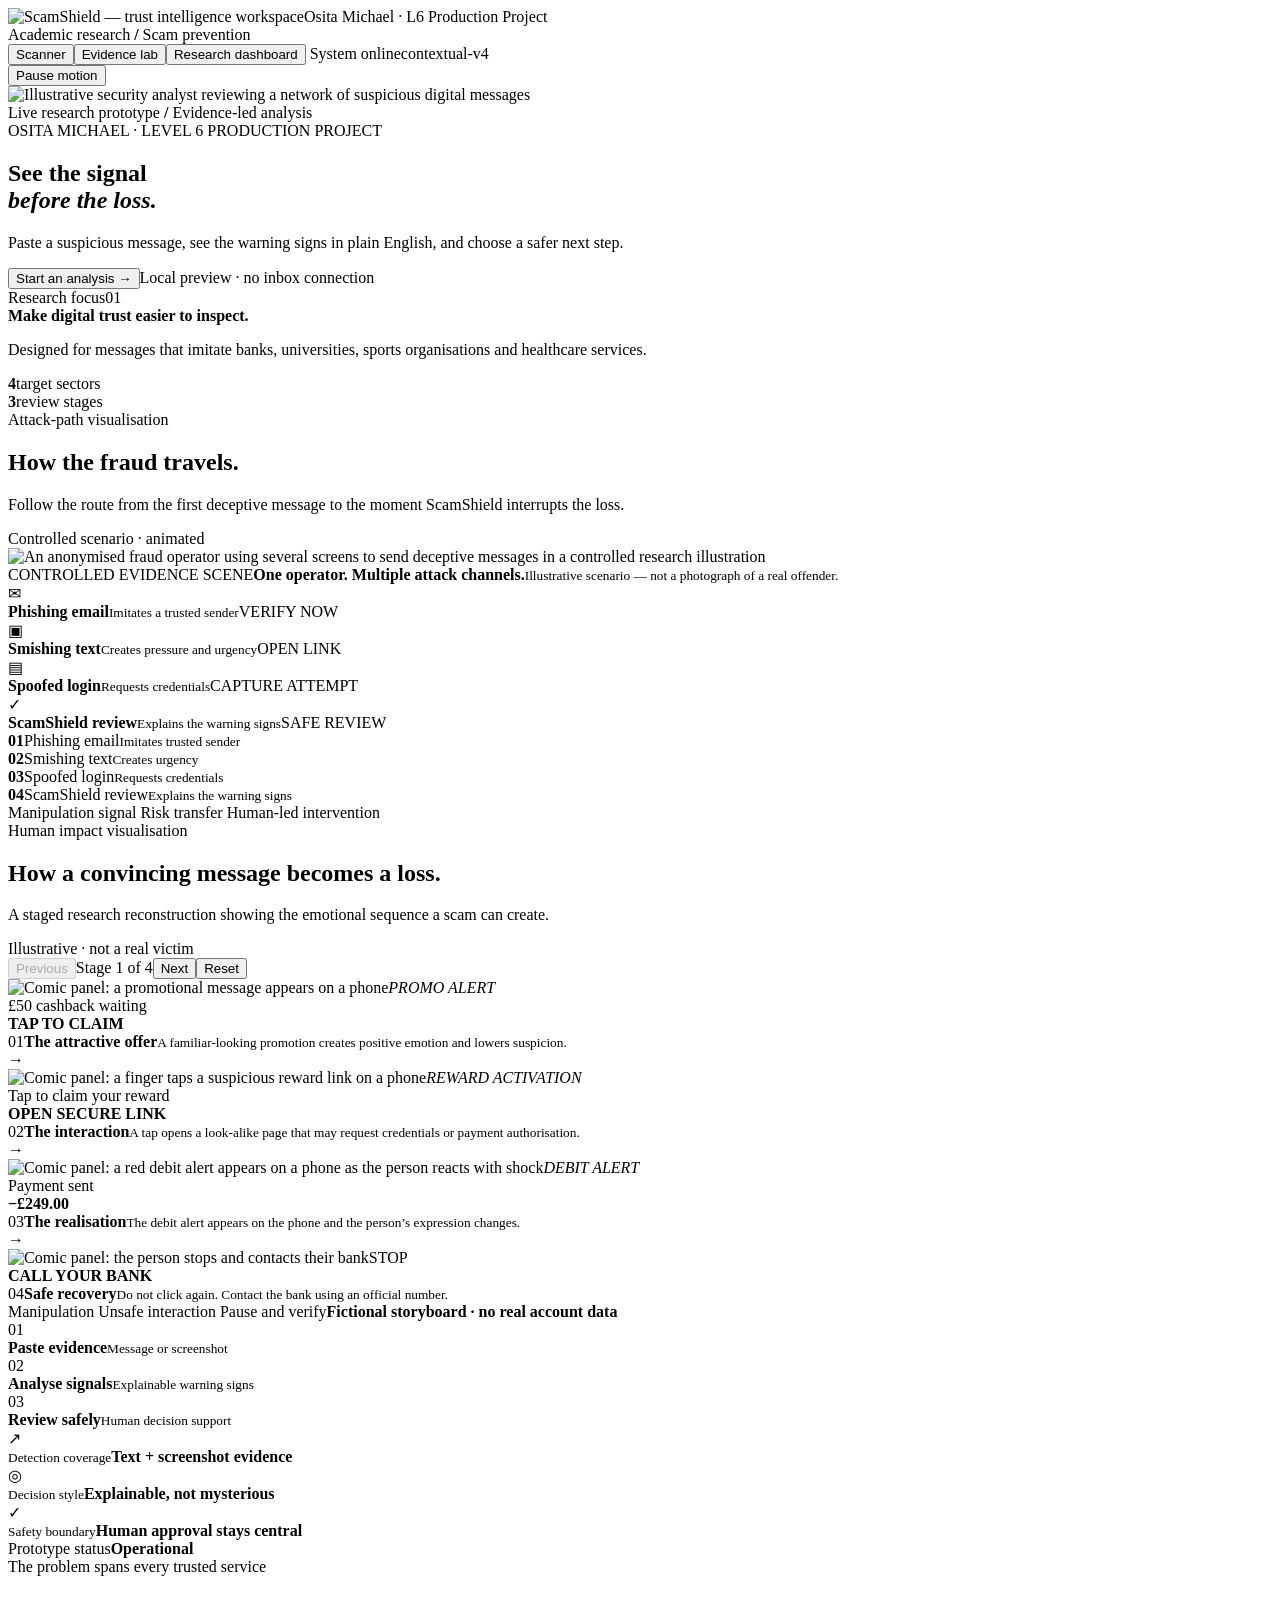
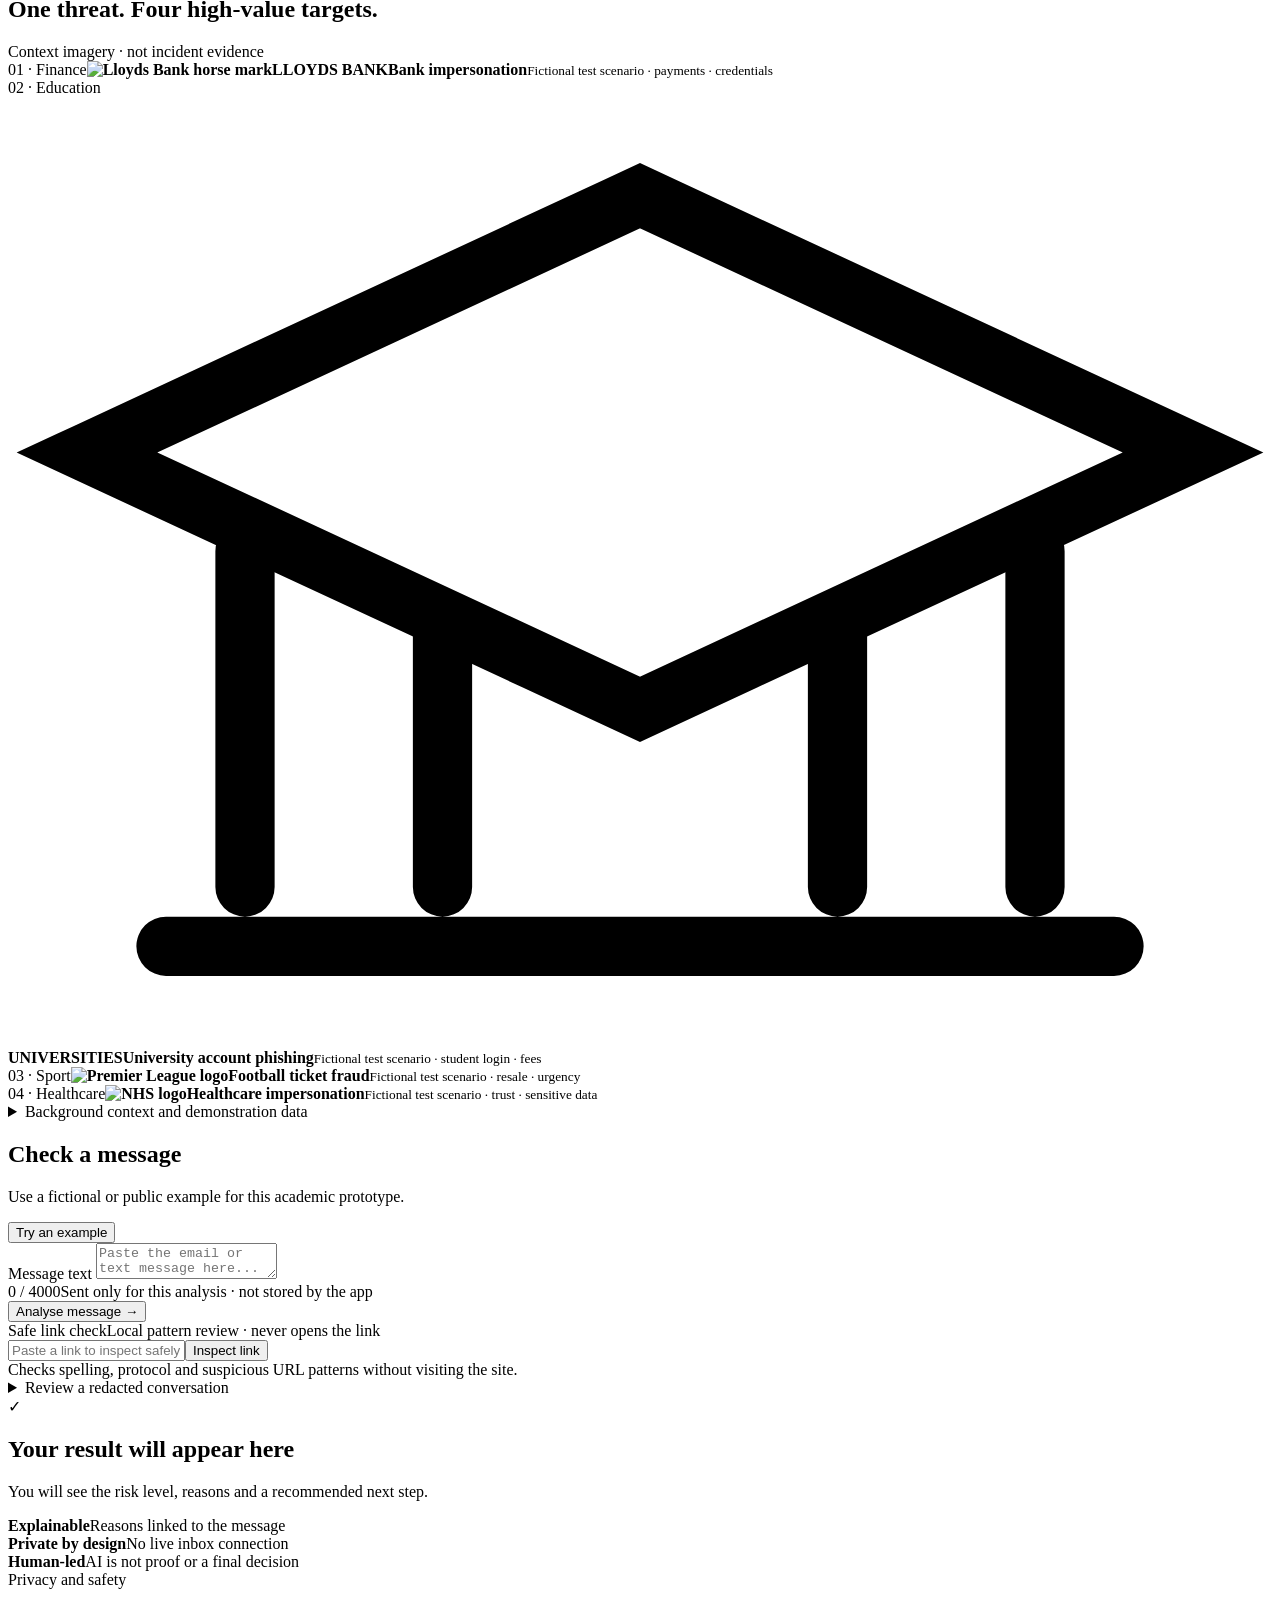
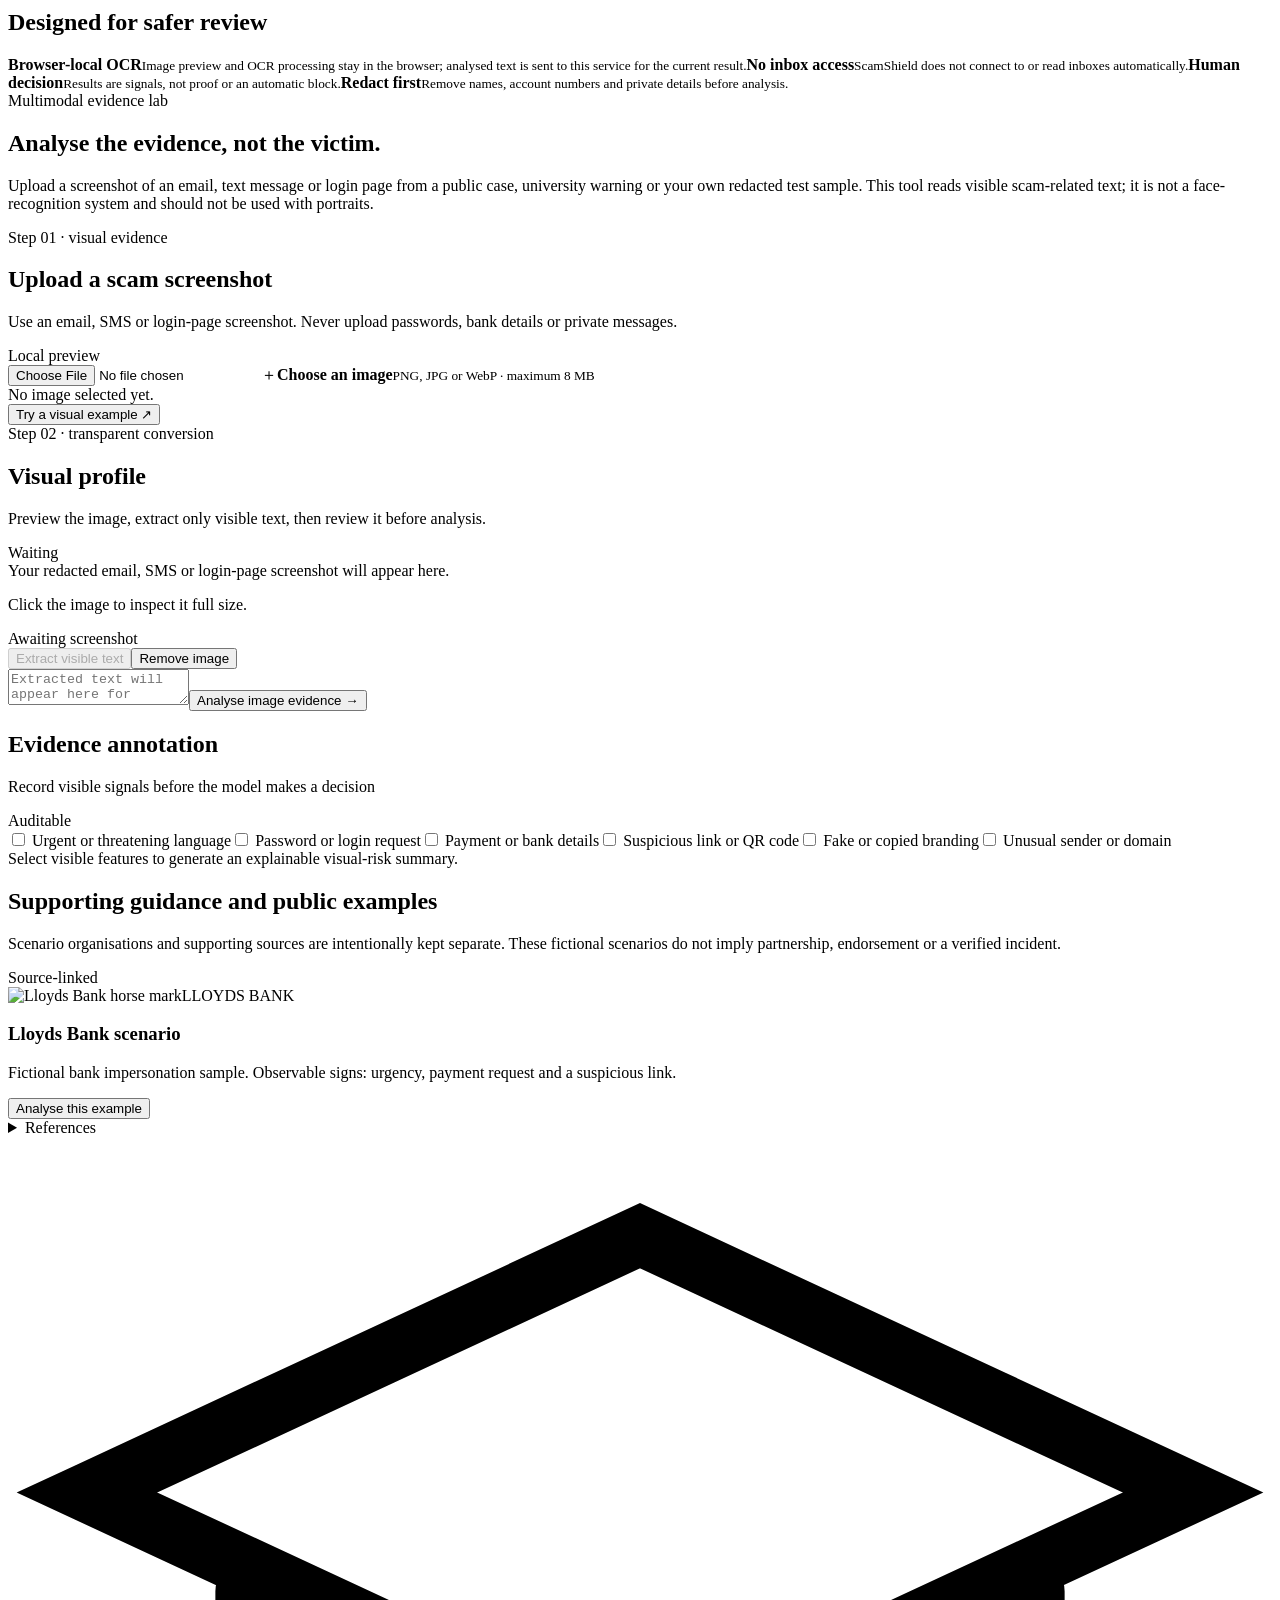
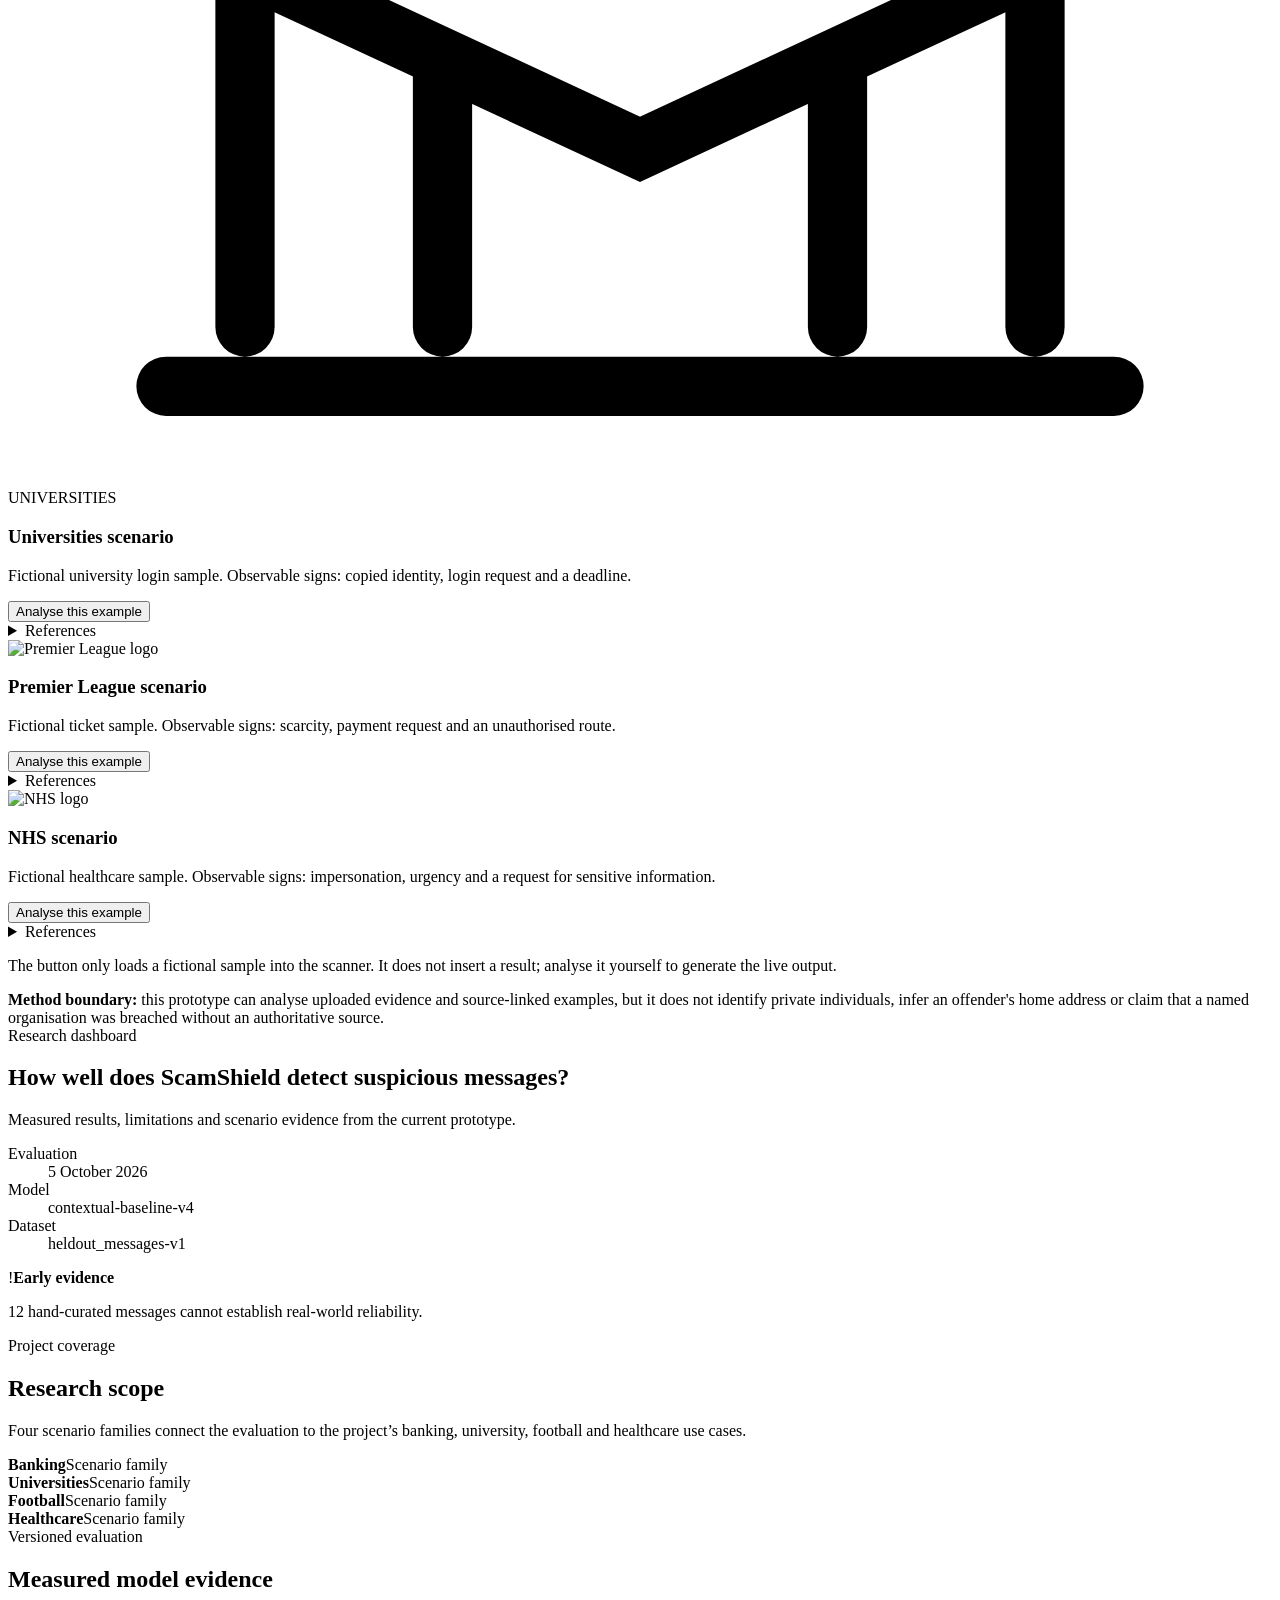
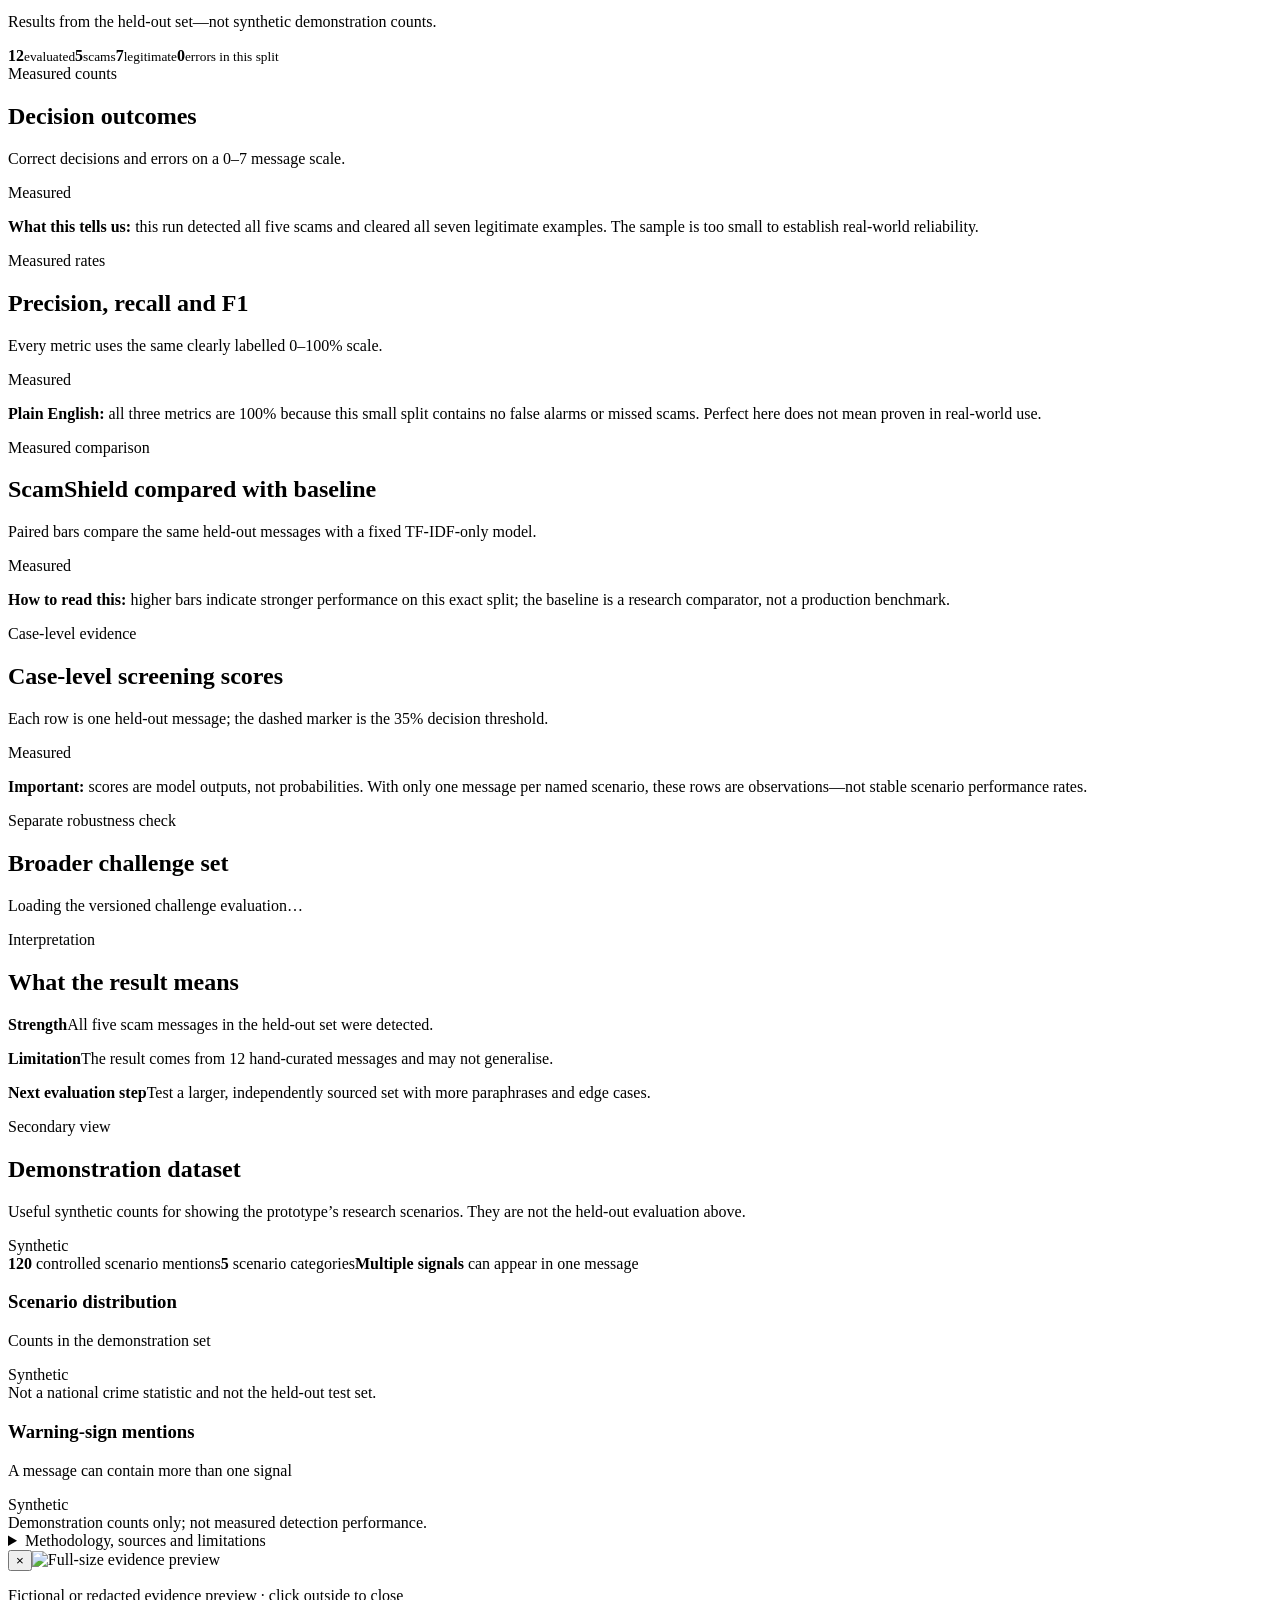
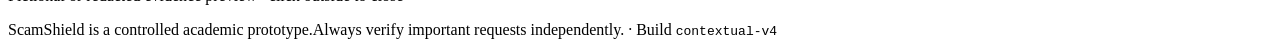
==== commit a62f16b5: "Redesign research dashboard around measured evidence" ====
--- a/web/index.html
+++ b/web/index.html
@@ -18,7 +18,7 @@
     <link rel="stylesheet" href="/static/polish.css?v=1">
     <link rel="stylesheet" href="/static/audit-overrides.css?v=20261005">
     <link rel="stylesheet" href="/static/motion.css?v=full-page-2">
-    <link rel="stylesheet" href="/static/finishing.css?v=1">
+    <link rel="stylesheet" href="/static/finishing.css?v=dashboard-2">
 </head>
 <body data-active-view="scanner">
   <header class="topbar">
@@ -122,23 +122,37 @@
       <div class="method-note"><strong>Method boundary:</strong> this prototype can analyse uploaded evidence and source-linked examples, but it does not identify private individuals, infer an offender's home address or claim that a named organisation was breached without an authoritative source.</div>
     </section>
     <section class="dashboard view dashboard-view hidden">
-      <div class="eyebrow">Research dashboard</div>
-      <h1>What the evidence is telling us</h1>
-      <p class="dashboard-intro">This page centres ScamShield’s measured held-out results: what it detected, what it got wrong and what the small dataset can—and cannot—support.</p>
-      <div class="dashboard-intro-rule"><span class="method-pulse"></span><strong>Evidence rule</strong><span>Measured model results are separated from synthetic demonstrations and public background context.</span></div>
+      <header class="dashboard-research-hero">
+        <div class="dashboard-research-copy"><span class="eyebrow">Research dashboard</span><h1>How well does ScamShield detect suspicious messages?</h1><p>Measured results, limitations and scenario evidence from the current prototype.</p></div>
+        <dl class="dashboard-metadata" aria-label="Evaluation metadata"><div><dt>Evaluation</dt><dd id="dashboardEvaluationDate">5 October 2026</dd></div><div><dt>Model</dt><dd id="dashboardModelVersion">contextual-baseline-v4</dd></div><div><dt>Dataset</dt><dd id="dashboardDatasetVersion">heldout_messages-v1</dd></div></dl>
+      </header>
+      <div class="dashboard-evidence-warning" role="note"><span aria-hidden="true">!</span><strong>Early evidence</strong><p>12 hand-curated messages cannot establish real-world reliability.</p></div>
 
-      <div id="evaluationPanel" class="evaluation-panel evaluation-summary" aria-live="polite"><div class="evaluation-summary-copy"><span class="eyebrow">Measured held-out evaluation</span><h2>Held-out messages v1</h2><p>12 messages · evaluated 2026-10-05 · model contextual-baseline-v4</p></div><div class="evaluation-summary-stats"><span><b>12</b><small>messages</small></span><span><b>5</b><small>scams</small></span><span><b>7</b><small>legitimate</small></span><span><b>100%</b><small>recall</small></span></div><small class="evaluation-note">Small hand-curated held-out set; not a claim of real-world accuracy.</small></div>
+      <section class="dashboard-scope" aria-labelledby="researchScopeHeading">
+        <div class="dashboard-section-heading"><div><span class="chart-kicker">Project coverage</span><h2 id="researchScopeHeading">Research scope</h2></div><p>Four scenario families connect the evaluation to the project’s banking, university, football and healthcare use cases.</p></div>
+        <div class="dashboard-scope-grid">
+          <article class="dashboard-scope-card scope-bank"><div><strong>Banking</strong><span>Scenario family</span></div></article>
+          <article class="dashboard-scope-card scope-university"><div><strong>Universities</strong><span>Scenario family</span></div></article>
+          <article class="dashboard-scope-card scope-football"><div><strong>Football</strong><span>Scenario family</span></div></article>
+          <article class="dashboard-scope-card scope-healthcare"><div><strong>Healthcare</strong><span>Scenario family</span></div></article>
+        </div>
+      </section>
 
-      <div class="results-chart-grid">
-        <article class="chart-card results-chart-card confusion-card"><div class="chart-head"><div><span class="chart-kicker">Measured result</span><h2>Confusion matrix</h2><p>Counts of correct decisions and errors in the held-out set.</p></div><span class="chart-tag measured">Measured</span></div><div id="confusionChart" class="confusion-matrix" aria-label="Confusion matrix chart"></div><div id="confusionTable" class="accessible-table"></div><p class="chart-explanation"><strong>What this tells us:</strong> this run detected all five scams and correctly cleared all seven legitimate examples. The small hand-curated split cannot establish real-world reliability.</p></article>
-        <article class="chart-card results-chart-card"><div class="chart-head"><div><span class="chart-kicker">Measured result</span><h2>Precision, recall and F1</h2><p>Percentages use a consistent 0–100% scale.</p></div><span class="chart-tag measured">Measured</span></div><div id="metricChart" class="metric-chart" aria-label="Precision, recall and F1 chart"></div><div id="metricTable" class="accessible-table"></div><p class="chart-explanation"><strong>Plain English:</strong> on this small held-out split, all three metrics are 100% because there were no false alarms or missed scams. This is not evidence of real-world reliability.</p></article>
-        <article class="chart-card results-chart-card"><div class="chart-head"><div><span class="chart-kicker">Comparison</span><h2>ScamShield vs baseline</h2><p>Same held-out split and metrics using a fixed TF-IDF-only comparator.</p></div><span class="chart-tag measured">Measured</span></div><div id="baselineChart" class="pending-state" aria-live="polite"></div><p class="chart-explanation"><strong>Plain English:</strong> the comparison shows whether contextual rules improve the underlying text model on this exact split.</p></article>
-        <article class="chart-card results-chart-card scenario-performance-card"><div class="chart-head"><div><span class="chart-kicker">Measured sample</span><h2>Observed outcomes by scenario</h2><p>One held-out observation per named scenario is shown transparently.</p></div><span class="chart-tag measured">Measured</span></div><div id="scenarioChart" class="scenario-outcomes"></div><p class="chart-explanation"><strong>How to read this:</strong> these are individual held-out outcomes, not stable scenario-level performance rates. More labelled examples are needed for reliable comparison.</p></article>
+      <section class="measured-evidence" aria-labelledby="measuredEvidenceHeading">
+        <div class="measured-evidence-heading"><div><span class="chart-kicker">Versioned evaluation</span><h2 id="measuredEvidenceHeading">Measured model evidence</h2><p>Results from the held-out set—not synthetic demonstration counts.</p></div><div id="evaluationPanel" class="evaluation-panel evaluation-summary" aria-live="polite"><div class="evaluation-summary-stats"><span><b>12</b><small>evaluated</small></span><span><b>5</b><small>scams</small></span><span><b>7</b><small>legitimate</small></span><span><b>0</b><small>errors in this split</small></span></div></div></div>
+
+        <div class="results-chart-grid">
+          <article class="chart-card results-chart-card confusion-card"><div class="chart-head"><div><span class="chart-kicker">Measured counts</span><h2>Decision outcomes</h2><p>Correct decisions and errors on a 0–7 message scale.</p></div><span class="chart-tag measured">Measured</span></div><div id="confusionChart" class="outcome-bar-chart" aria-label="Decision outcome count chart"></div><div id="confusionTable" class="accessible-table"></div><p class="chart-explanation"><strong>What this tells us:</strong> this run detected all five scams and cleared all seven legitimate examples. The sample is too small to establish real-world reliability.</p></article>
+          <article class="chart-card results-chart-card"><div class="chart-head"><div><span class="chart-kicker">Measured rates</span><h2>Precision, recall and F1</h2><p>Every metric uses the same clearly labelled 0–100% scale.</p></div><span class="chart-tag measured">Measured</span></div><div id="metricChart" class="metric-chart" aria-label="Precision, recall and F1 horizontal bar chart"></div><div id="metricTable" class="accessible-table"></div><p class="chart-explanation"><strong>Plain English:</strong> all three metrics are 100% because this small split contains no false alarms or missed scams. Perfect here does not mean proven in real-world use.</p></article>
+          <article class="chart-card results-chart-card wide-chart-card"><div class="chart-head"><div><span class="chart-kicker">Measured comparison</span><h2>ScamShield compared with baseline</h2><p>Paired bars compare the same held-out messages with a fixed TF-IDF-only model.</p></div><span class="chart-tag measured">Measured</span></div><div id="baselineChart" class="comparison-bar-chart" aria-live="polite"></div><div id="baselineTable" class="accessible-table"></div><p class="chart-explanation"><strong>How to read this:</strong> higher bars indicate stronger performance on this exact split; the baseline is a research comparator, not a production benchmark.</p></article>
+          <article class="chart-card results-chart-card wide-chart-card scenario-performance-card"><div class="chart-head"><div><span class="chart-kicker">Case-level evidence</span><h2>Case-level screening scores</h2><p>Each row is one held-out message; the dashed marker is the 35% decision threshold.</p></div><span class="chart-tag measured">Measured</span></div><div id="scenarioChart" class="scenario-score-chart" aria-label="Case-level model screening score chart"></div><div id="scenarioTable" class="accessible-table"></div><p class="chart-explanation"><strong>Important:</strong> scores are model outputs, not probabilities. With only one message per named scenario, these rows are observations—not stable scenario performance rates.</p></article>
+        </div>
+      </section>
+
+      <div class="dashboard-meaning-grid">
+        <section id="challengePanel" class="challenge-panel" aria-live="polite"><div class="challenge-copy"><span class="chart-kicker">Separate robustness check</span><h2>Broader challenge set</h2><p>Loading the versioned challenge evaluation…</p></div></section>
+        <section class="interpretation-panel"><div><span class="chart-kicker">Interpretation</span><h2>What the result means</h2></div><div class="interpretation-grid"><p><strong>Strength</strong><span>All five scam messages in the held-out set were detected.</span></p><p class="caution-copy"><strong>Limitation</strong><span>The result comes from 12 hand-curated messages and may not generalise.</span></p><p><strong>Next evaluation step</strong><span>Test a larger, independently sourced set with more paraphrases and edge cases.</span></p></div></section>
       </div>
-
-      <section class="interpretation-panel"><div><span class="chart-kicker">Interpretation</span><h2>What the result means</h2></div><div class="interpretation-grid"><p><strong>Strength:</strong> all five phishing messages in this held-out set were detected.</p><p class="caution-copy"><strong>Caution:</strong> a perfect score on only 12 hand-curated messages may reflect limited coverage and rule overlap.</p><p><strong>Boundary:</strong> this is decision support, not proof of fraud or evidence of real-world reliability.</p></div></section>
-
-      <section id="challengePanel" class="challenge-panel" aria-live="polite"><div class="challenge-copy"><span class="chart-kicker">Separate robustness check</span><h2>Broader challenge set</h2><p>Loading the versioned challenge evaluation…</p></div></section>
 
       <section class="demo-section"><div class="section-kicker"><div><span class="chart-kicker">Secondary view</span><h2>Demonstration dataset</h2><p>Useful synthetic counts for showing the prototype’s research scenarios. They are not the held-out evaluation above.</p></div><span class="chart-tag synthetic">Synthetic</span></div><div class="demo-meta"><span><b>120</b> controlled scenario mentions</span><span><b>5</b> scenario categories</span><span><b>Multiple signals</b> can appear in one message</span></div><div class="demo-chart-grid"><article class="chart-card"><div class="chart-head"><div><h3>Scenario distribution</h3><p>Counts in the demonstration set</p></div><span class="chart-tag synthetic">Synthetic</span></div><div id="sectorChart" class="bars"></div><div class="chart-note">Not a national crime statistic and not the held-out test set.</div></article><article class="chart-card"><div class="chart-head"><div><h3>Warning-sign mentions</h3><p>A message can contain more than one signal</p></div><span class="chart-tag synthetic">Synthetic</span></div><div id="signalChart" class="bars"></div><div class="chart-note">Demonstration counts only; not measured detection performance.</div></article></div></section>
 
@@ -149,6 +163,6 @@
   <footer><span>ScamShield is a controlled academic prototype.</span><span>Always verify important requests independently. · Build <code>contextual-v4</code></span></footer>
   <script src="https://cdn.jsdelivr.net/npm/tesseract.js@5/dist/tesseract.min.js"></script>
   <script src="/static/conversation.js?v=1"></script>
-  <script src="/static/app.js?v=full-page-1"></script>
+  <script src="/static/app.js?v=dashboard-2"></script>
 </body>
 </html>
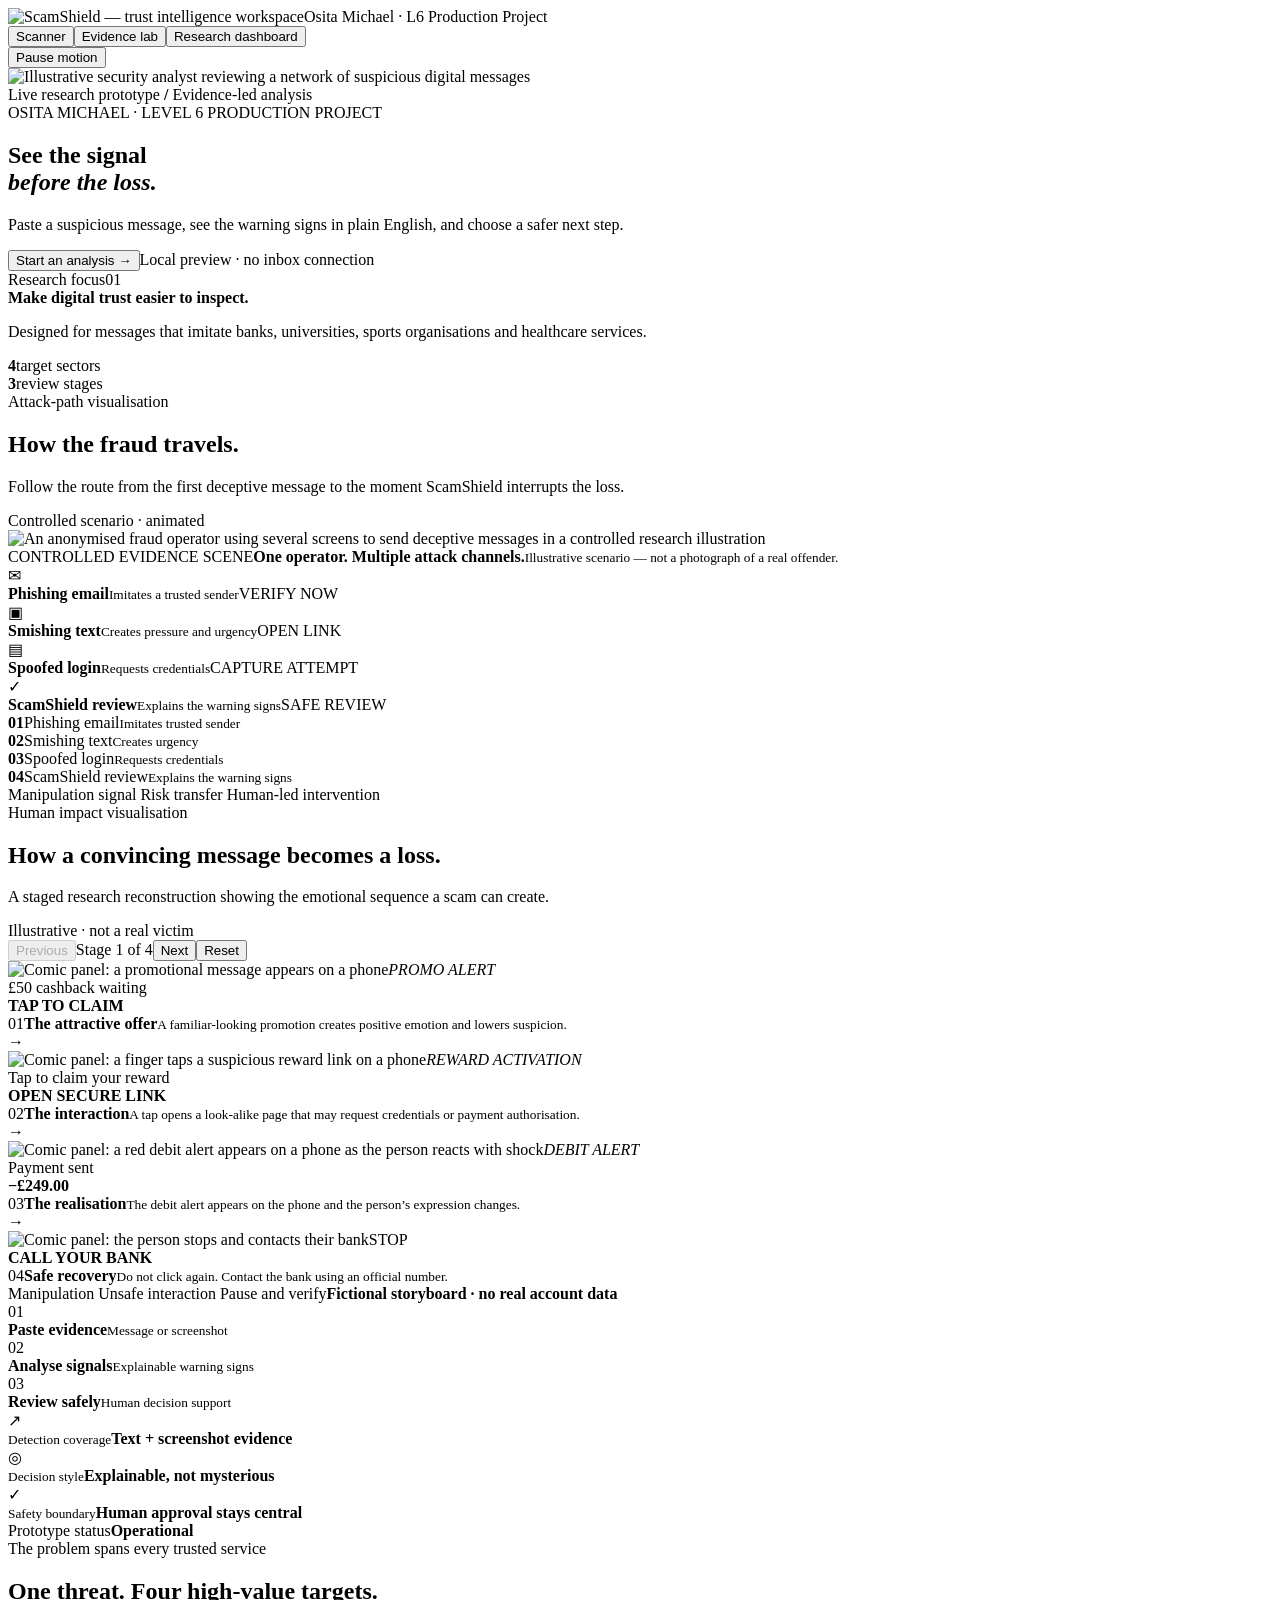
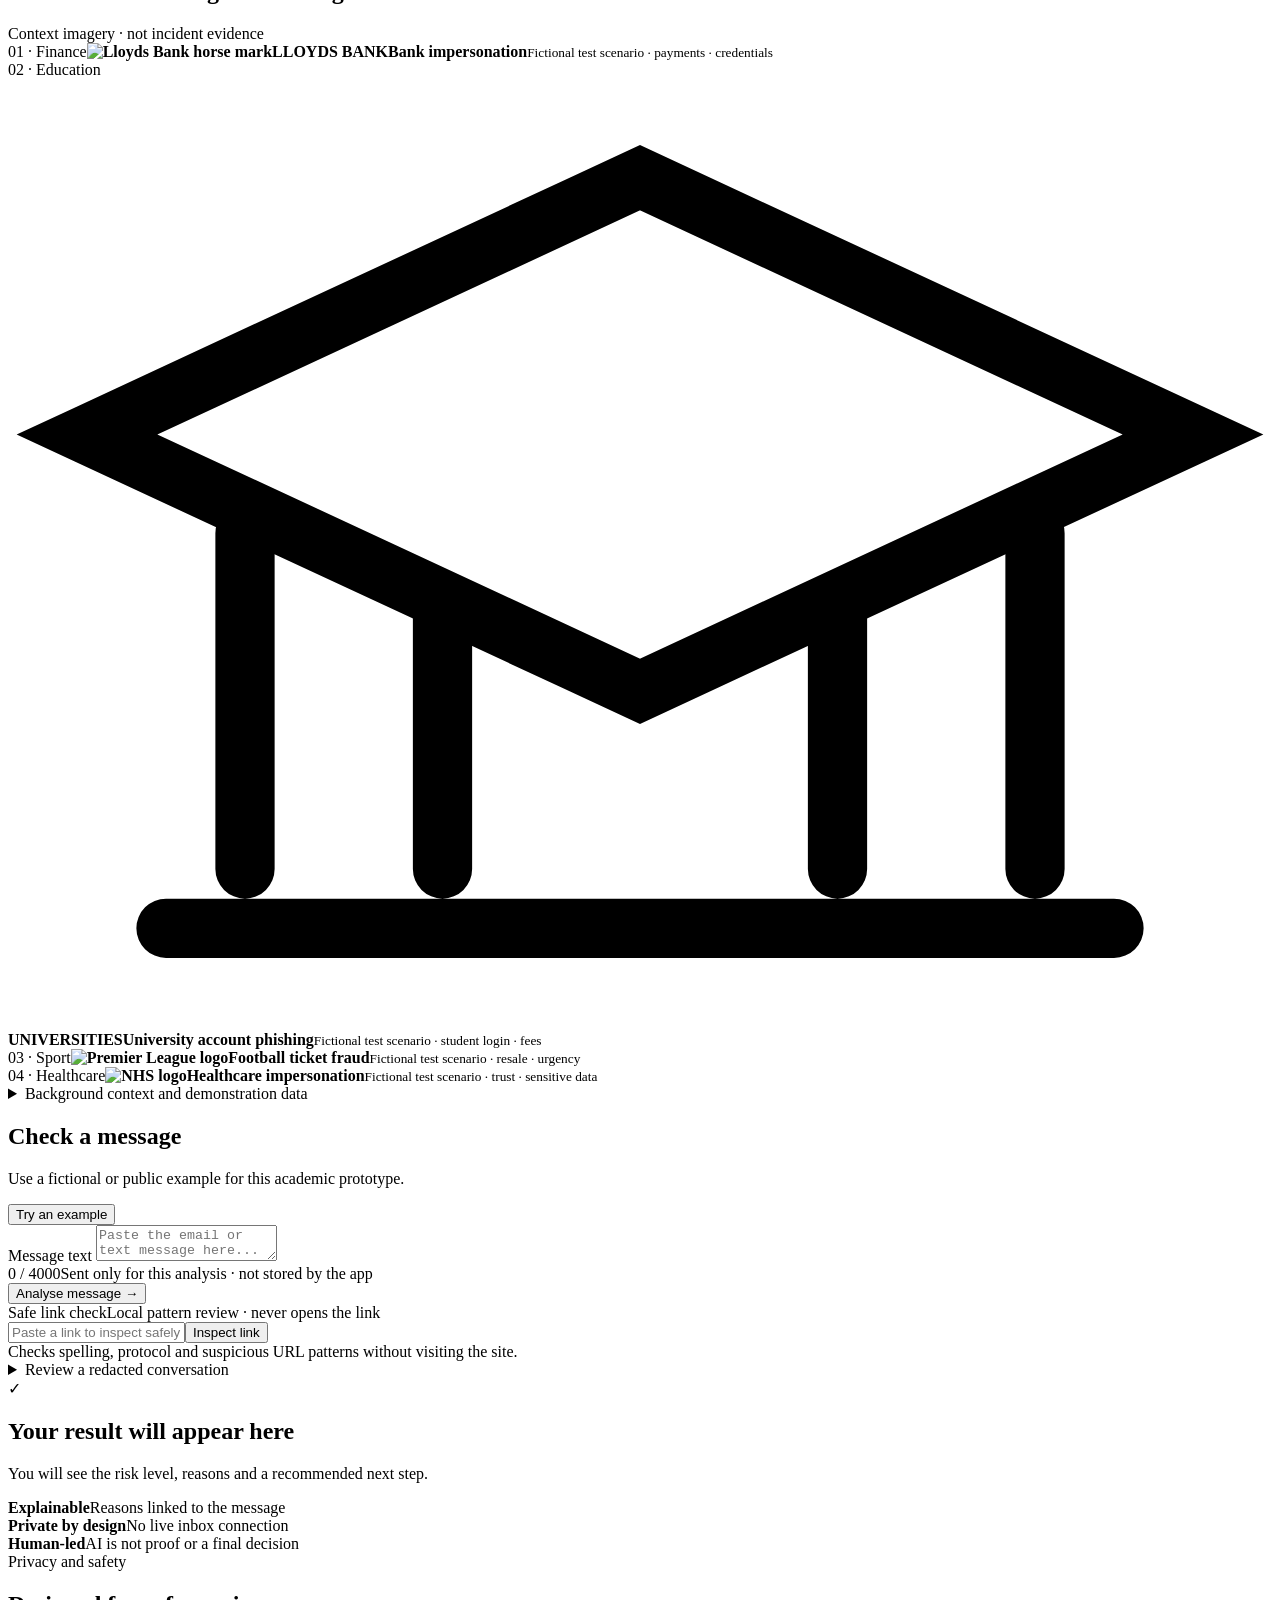
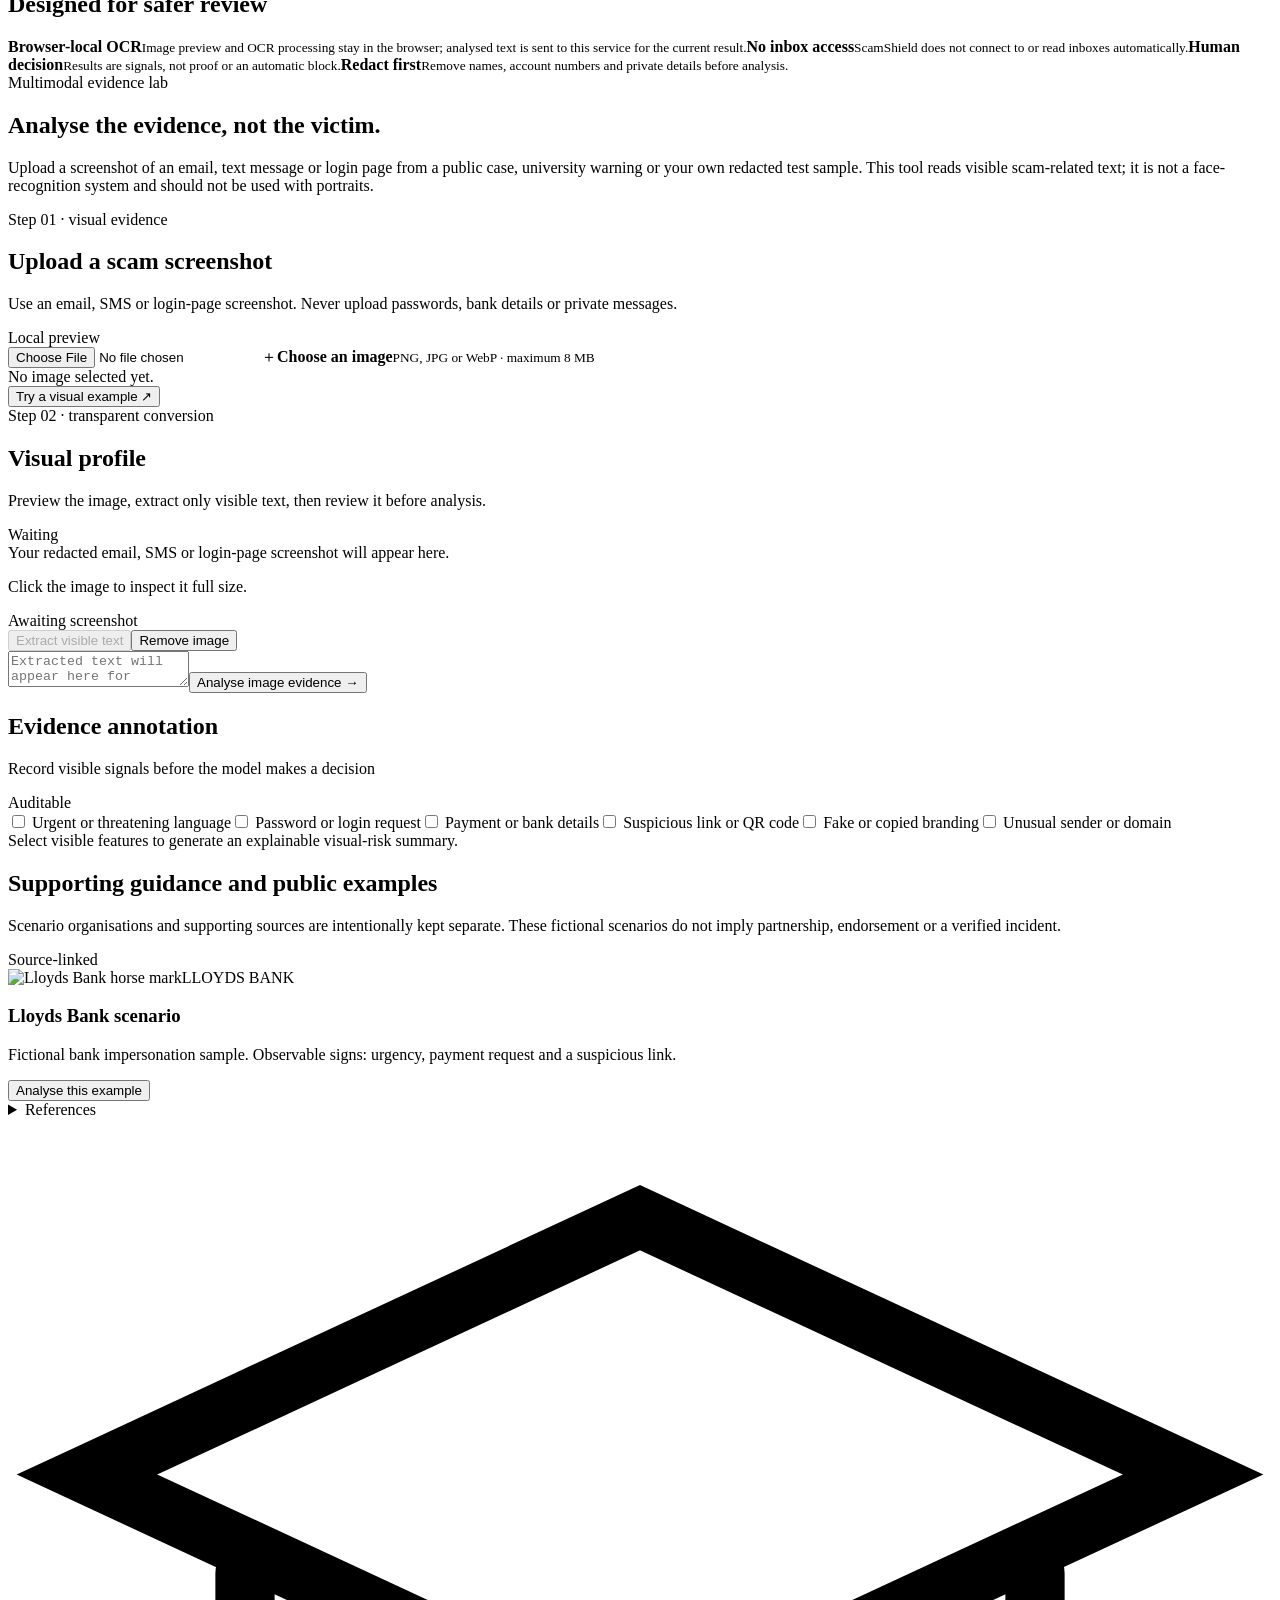
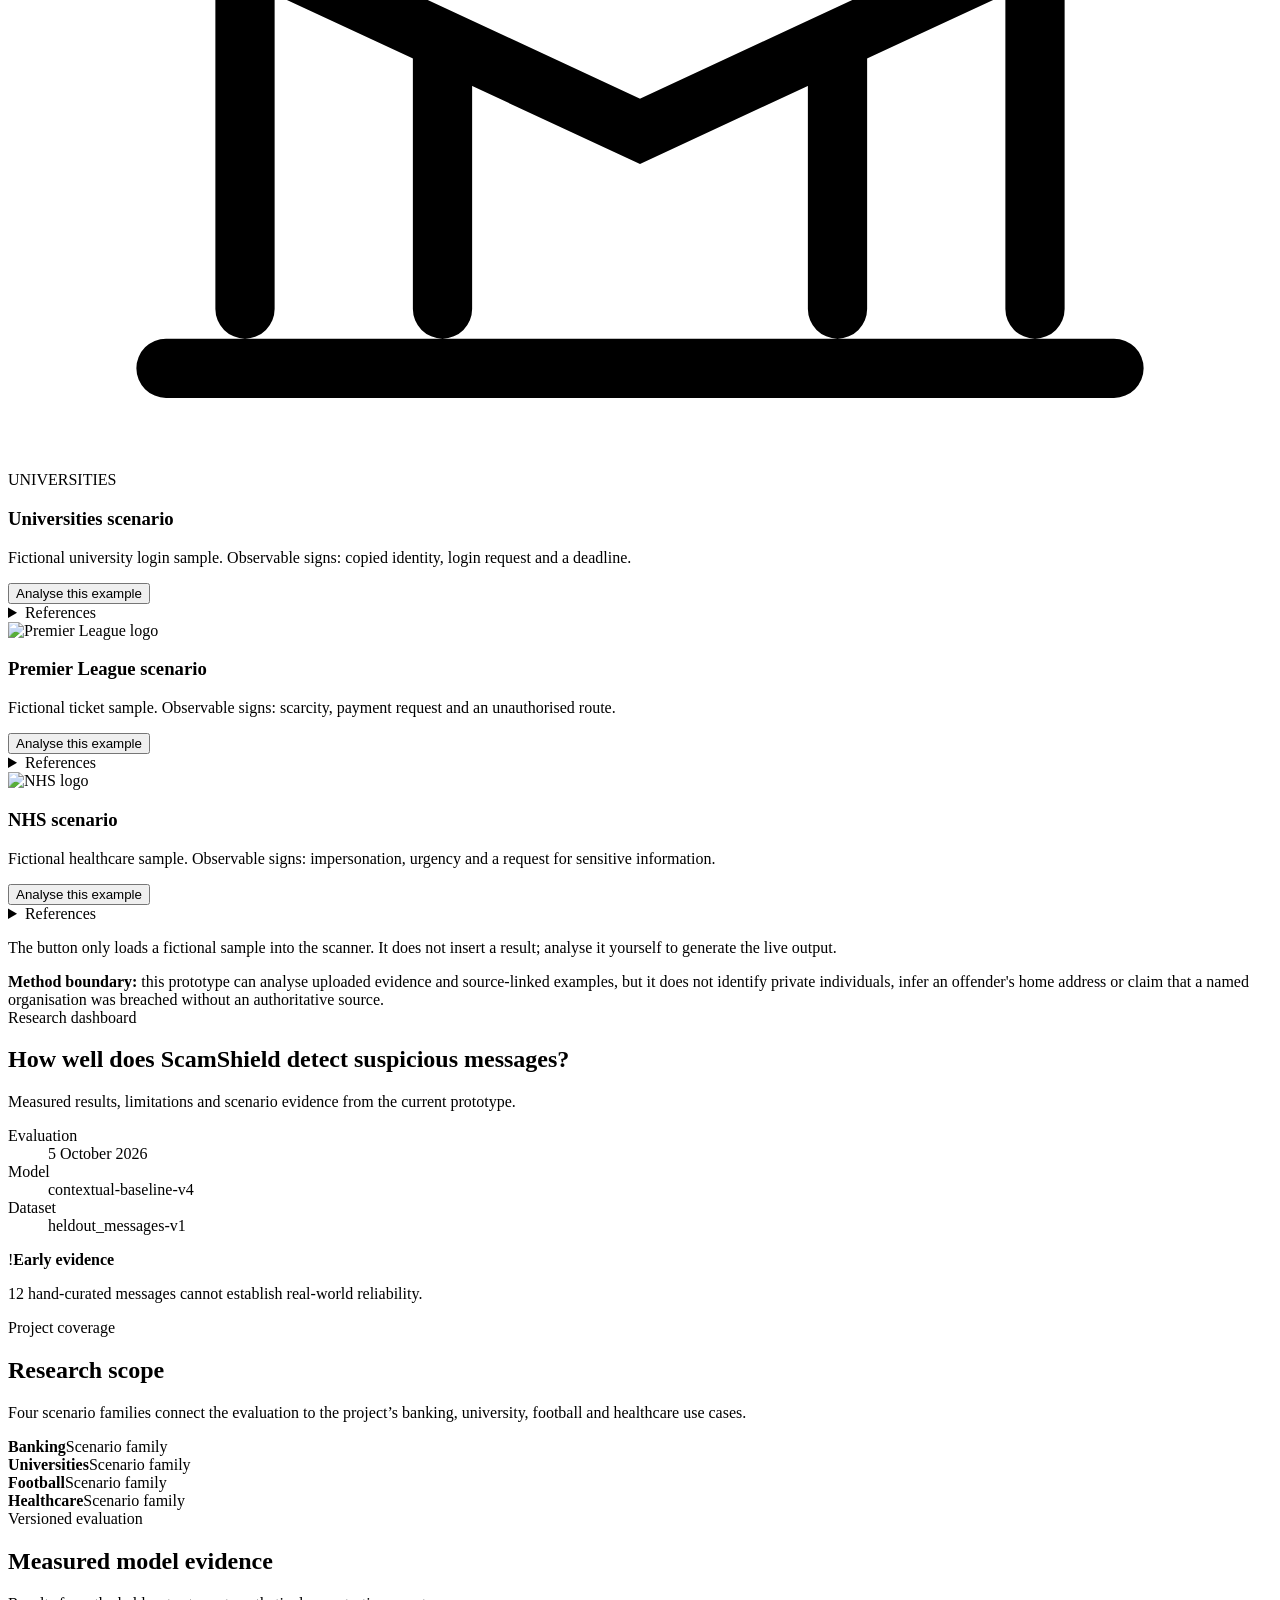
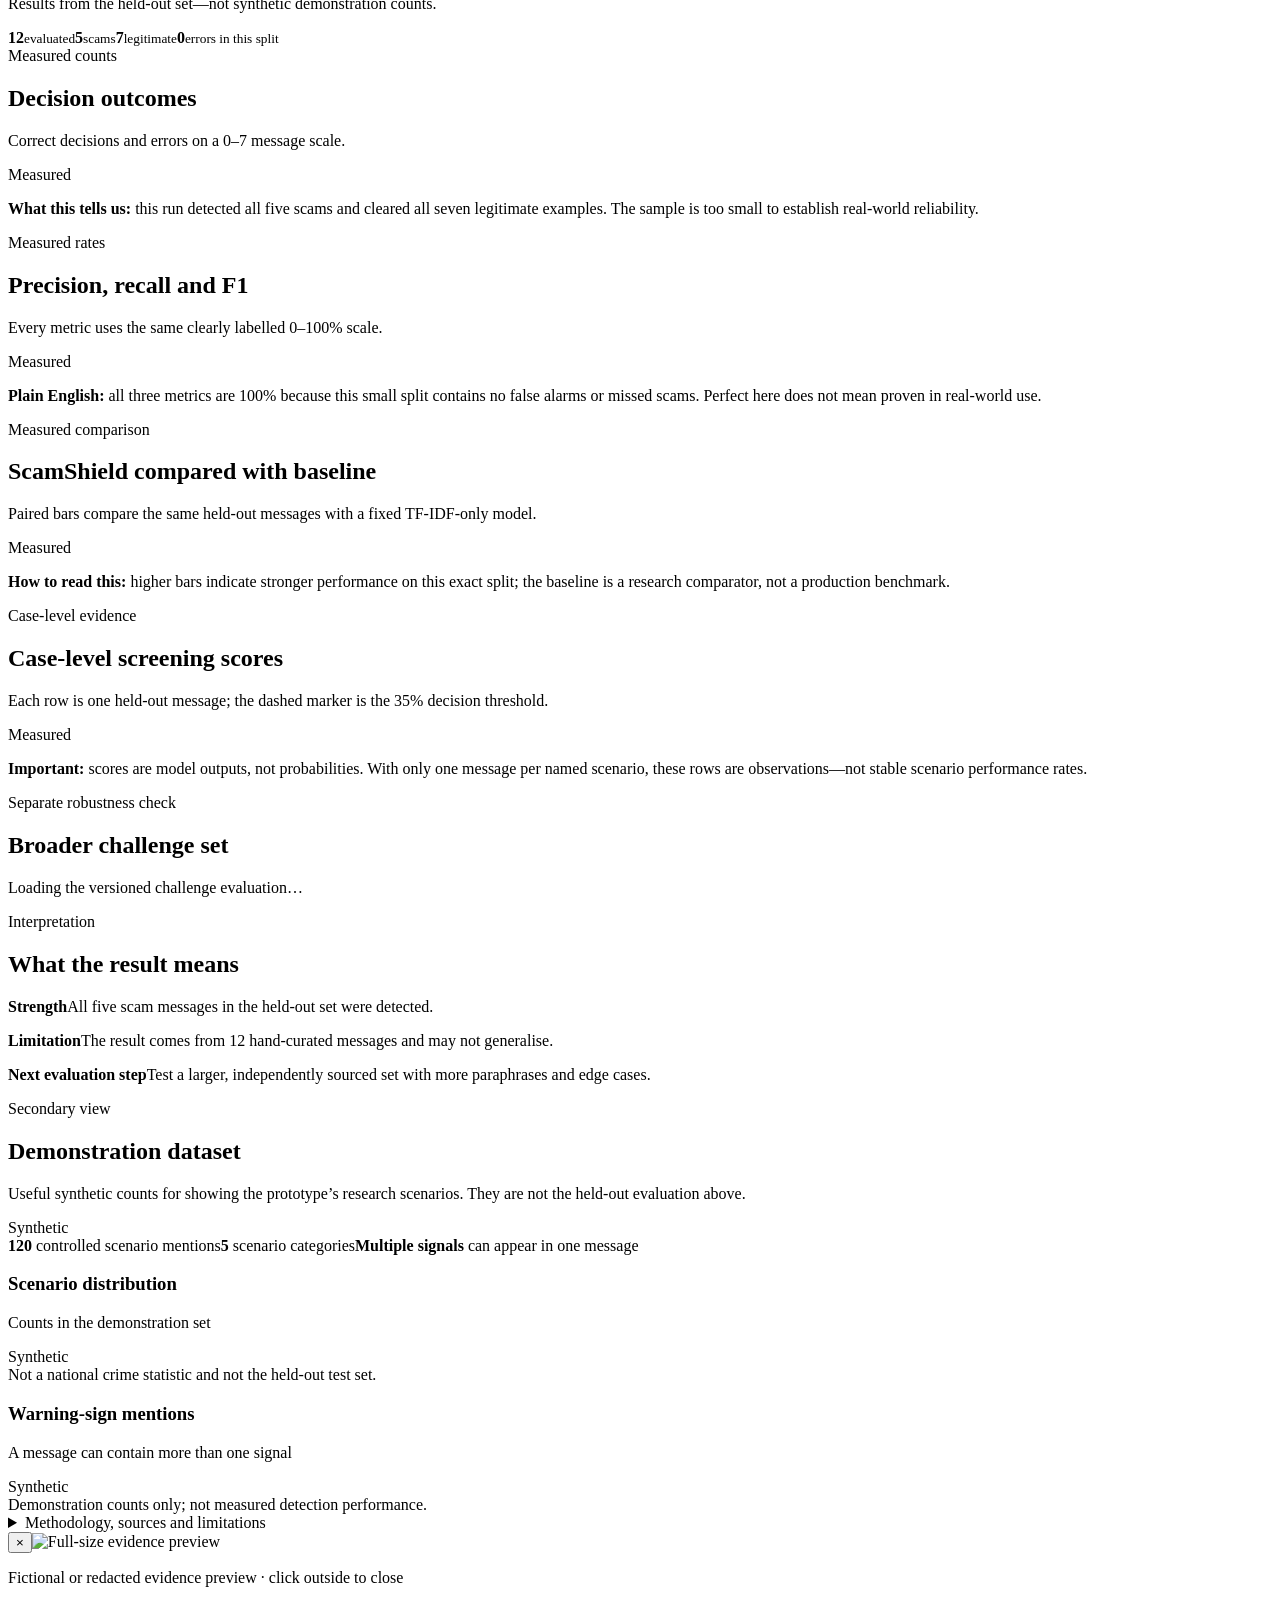
==== commit 5fc2b42e: "Simplify and rebalance application header" ====
--- a/web/index.html
+++ b/web/index.html
@@ -17,14 +17,13 @@
     <link rel="stylesheet" href="/static/refinement.css?v=1">
     <link rel="stylesheet" href="/static/polish.css?v=1">
     <link rel="stylesheet" href="/static/audit-overrides.css?v=20261005">
-    <link rel="stylesheet" href="/static/motion.css?v=full-page-2">
-    <link rel="stylesheet" href="/static/finishing.css?v=dashboard-2">
+    <link rel="stylesheet" href="/static/motion.css?v=full-page-3">
+    <link rel="stylesheet" href="/static/finishing.css?v=header-clean-4">
 </head>
 <body data-active-view="scanner">
   <header class="topbar">
     <div class="brand"><img class="full-brand-logo" src="/static/scamshield-logo.svg" alt="ScamShield — trust intelligence workspace"><span class="brand-project-credit">Osita Michael · L6 Production Project</span></div>
-    <div class="workspace-crumb"><span class="crumb-dot"></span> Academic research <b>/</b> Scam prevention</div>
-    <nav class="nav"><button class="nav-btn active" data-view="scanner">Scanner</button><button class="nav-btn" data-view="evidence">Evidence lab</button><button class="nav-btn" data-view="dashboard">Research dashboard</button><span class="system-status"><i></i> System online</span><span class="prototype-pill">contextual-v4</span></nav>
+    <nav class="nav" aria-label="Primary navigation"><button class="nav-btn active" data-view="scanner">Scanner</button><button class="nav-btn" data-view="evidence">Evidence lab</button><button class="nav-btn" data-view="dashboard">Research dashboard</button></nav>
     <button id="motionToggle" class="motion-toggle" type="button" aria-pressed="false">Pause motion</button>
   </header>
   <div class="app-motion-bg" aria-hidden="true"></div>
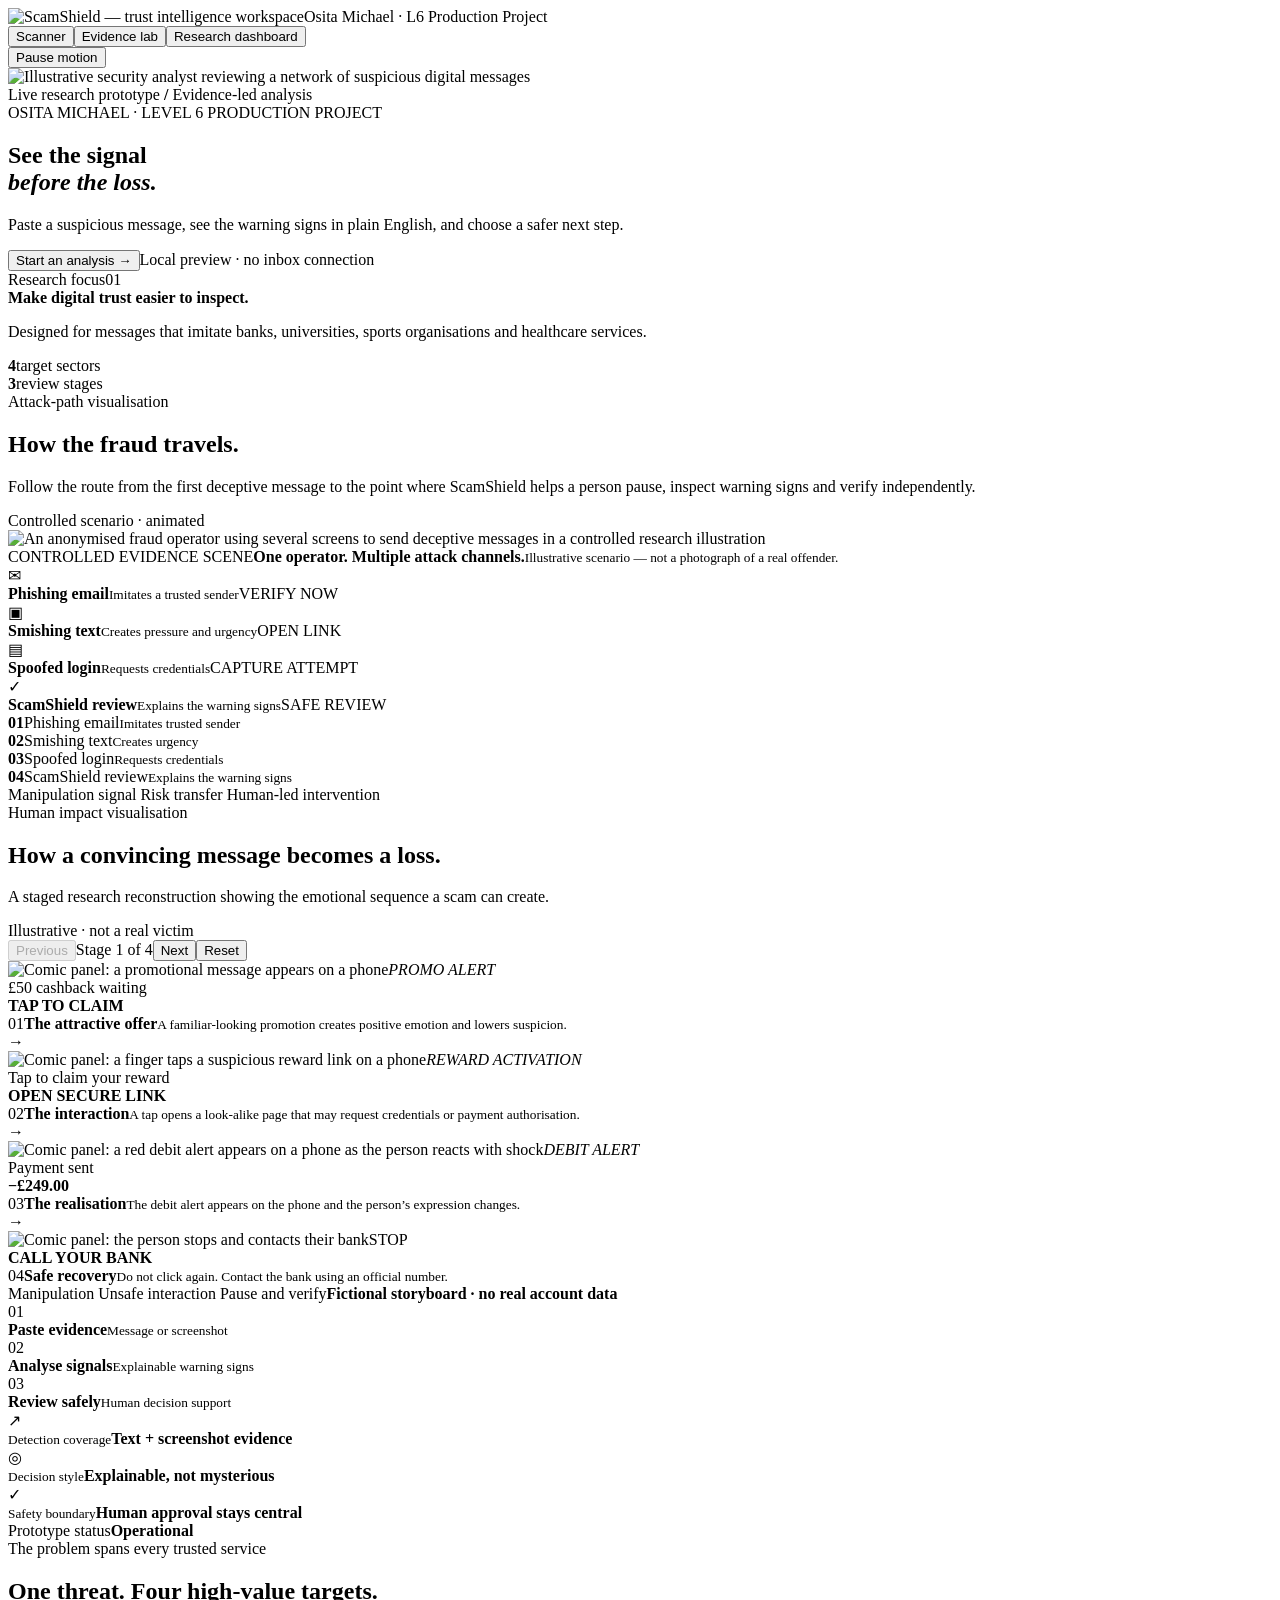
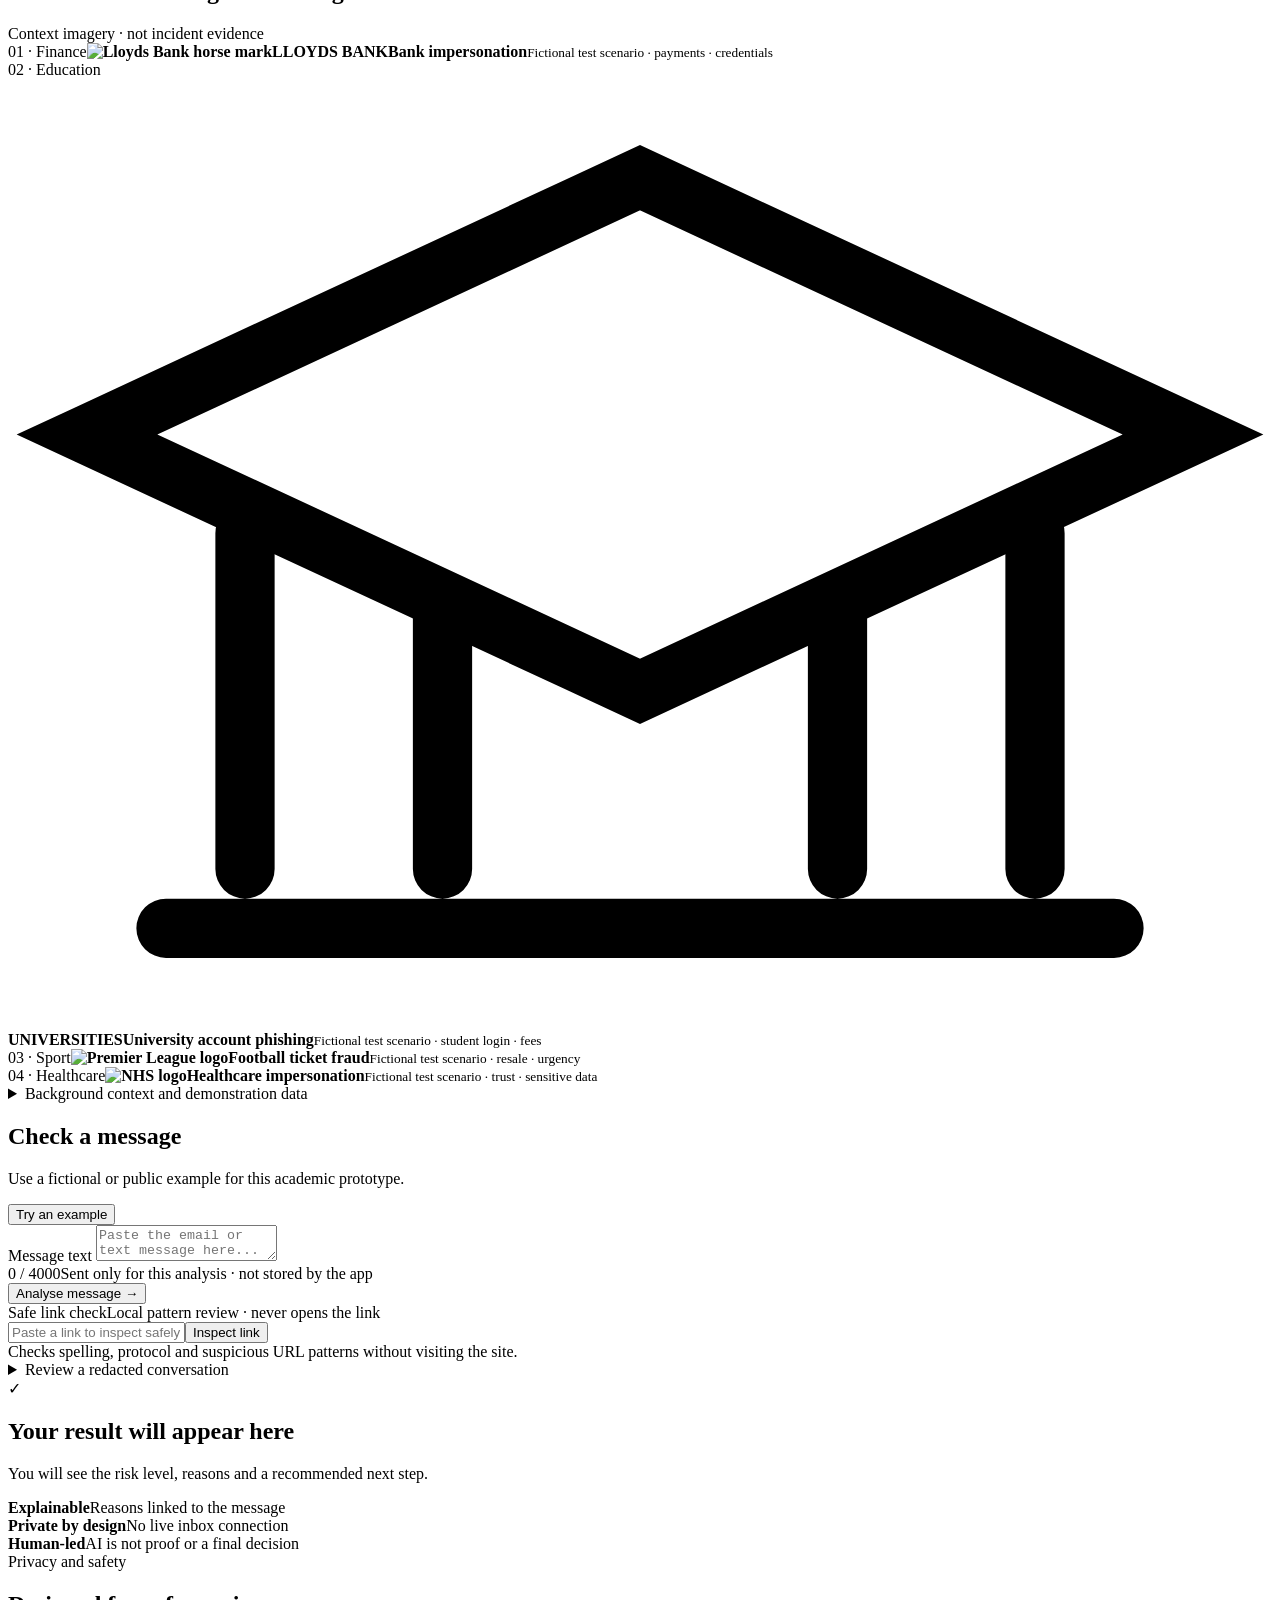
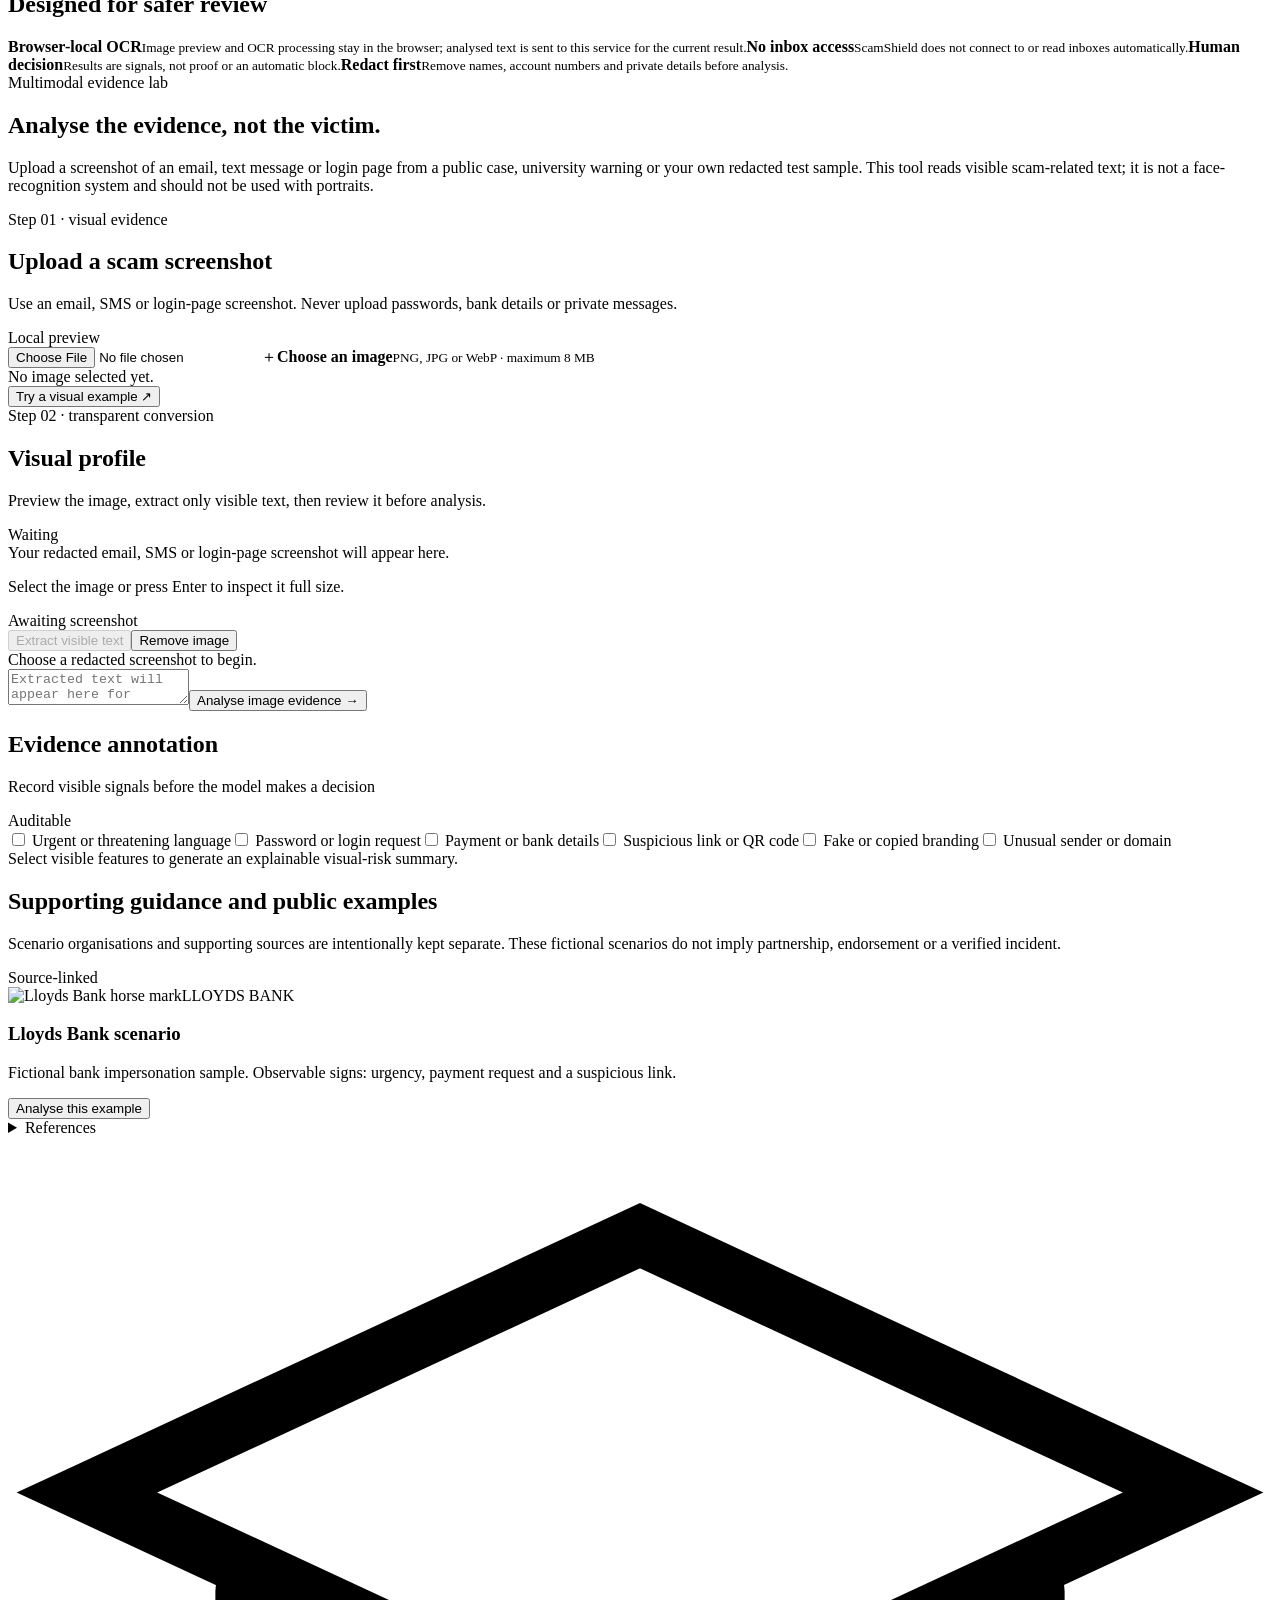
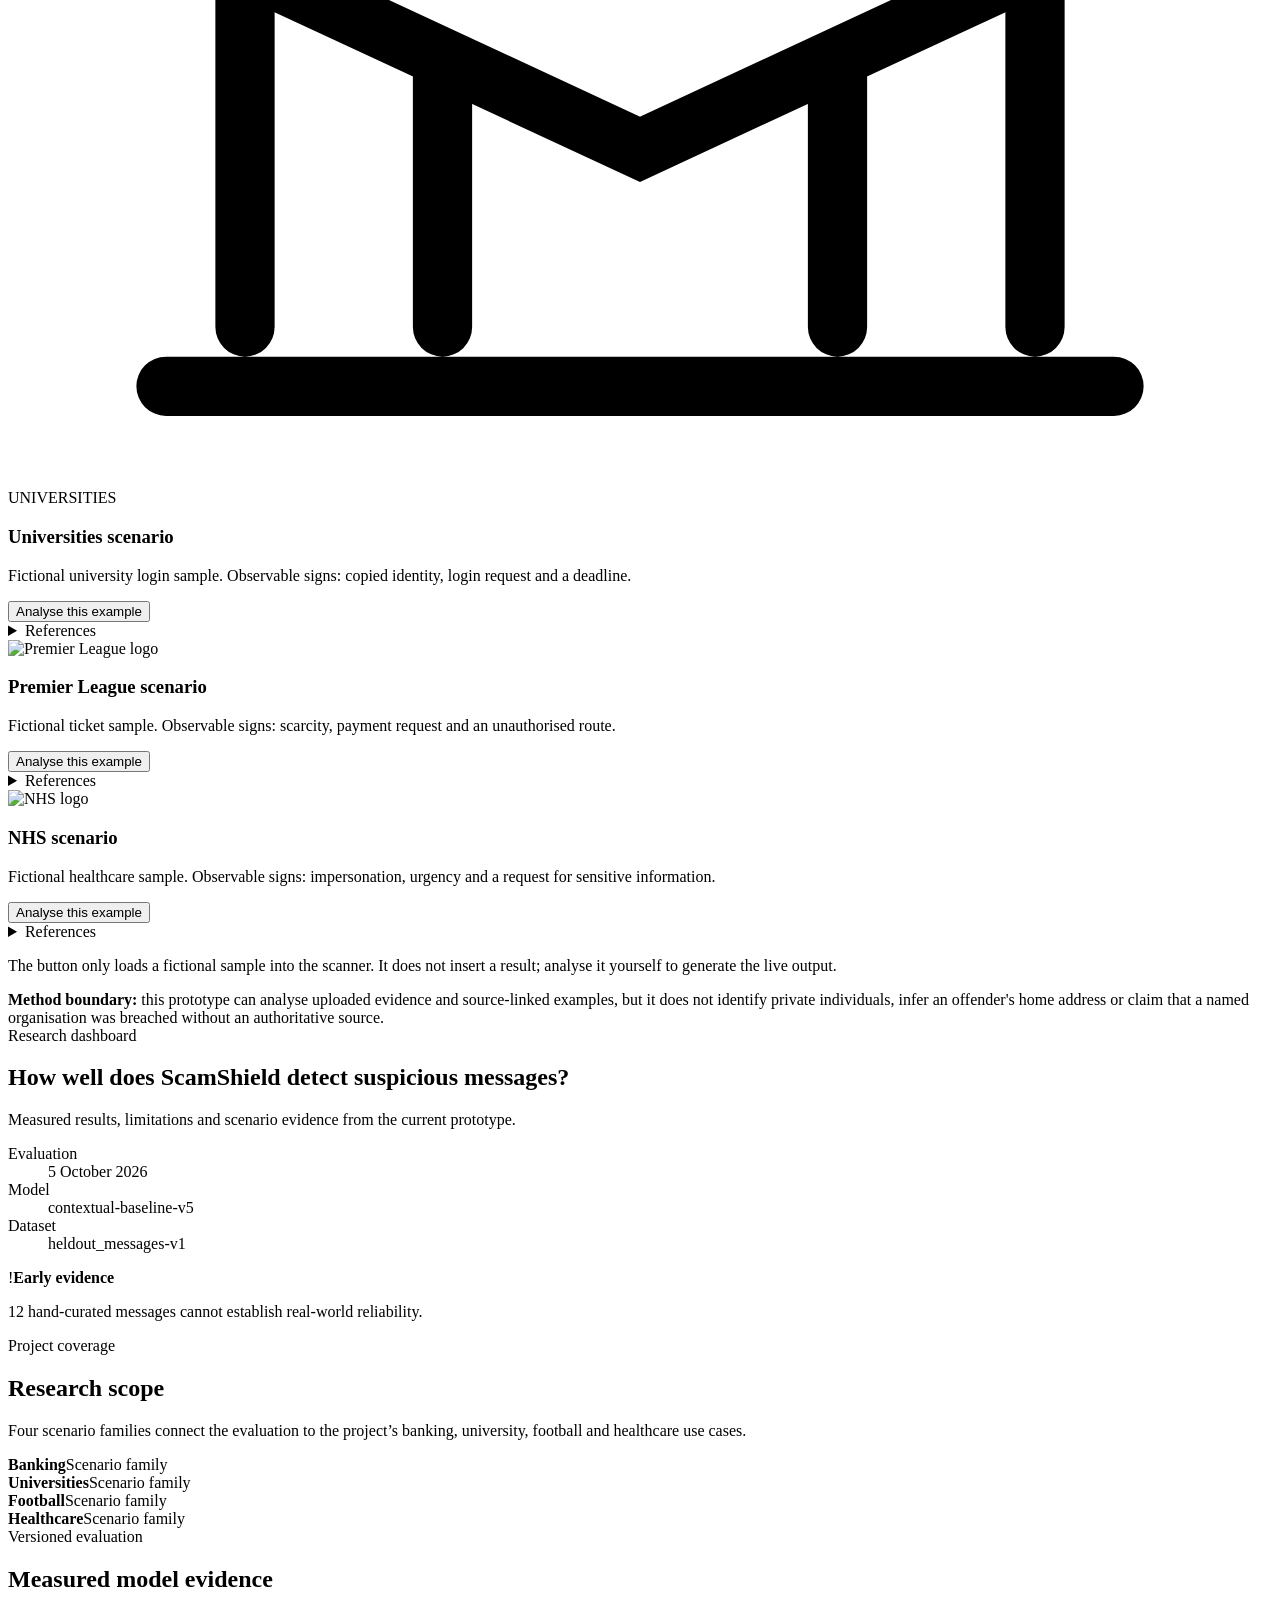
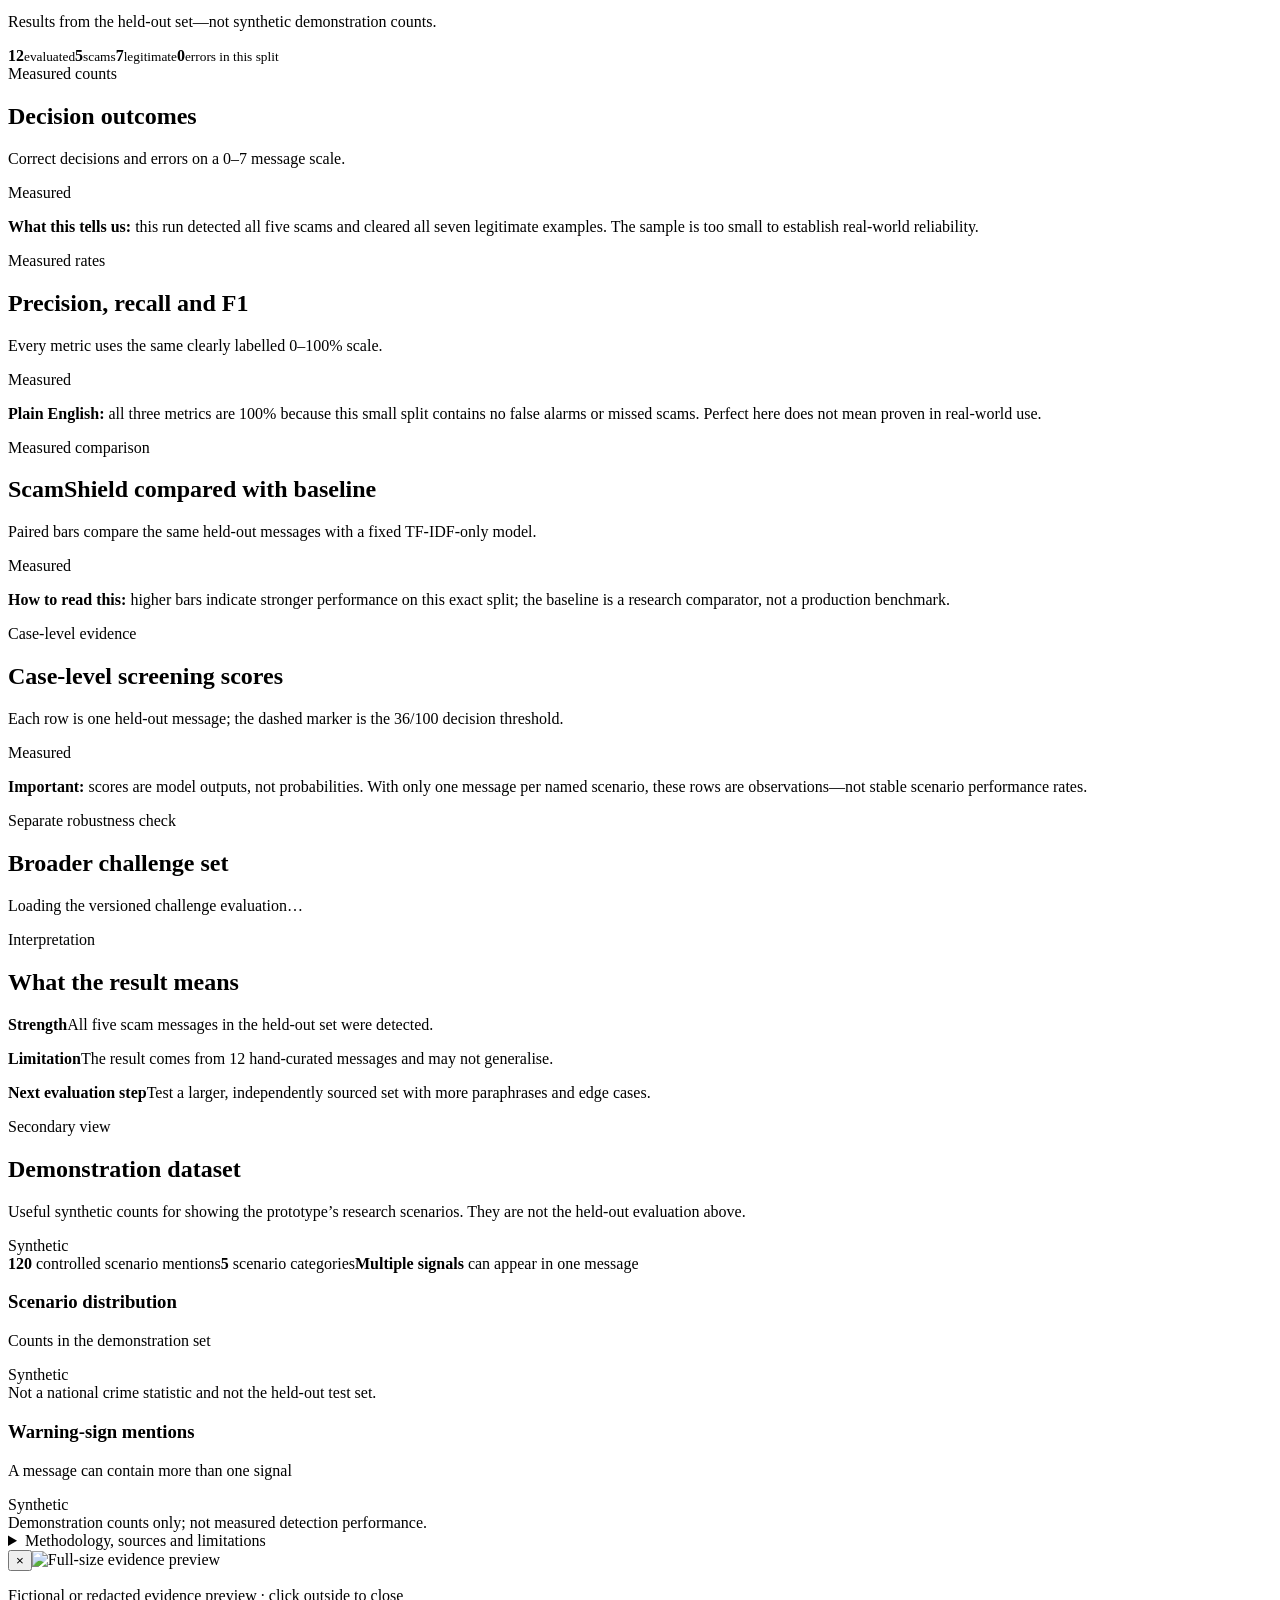
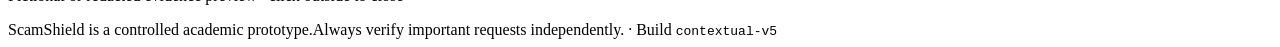
==== commit 437d45fb: "Complete contextual v5 analysis and evidence workflow" ====
--- a/web/index.html
+++ b/web/index.html
@@ -3,7 +3,7 @@
 <head>
   <meta charset="utf-8">
   <meta name="viewport" content="width=device-width, initial-scale=1">
-  <meta name="scamshield-build" content="contextual-v4">
+  <meta name="scamshield-build" content="contextual-v5">
   <title>ScamShield | A calmer second opinion</title>
   <link rel="icon" href="/static/logo.svg" type="image/svg+xml">
   <link rel="stylesheet" href="/static/styles.css">
@@ -38,7 +38,7 @@
       <aside class="hero-insight"><div class="insight-label"><span>Research focus</span><span class="insight-index">01</span></div><strong>Make digital trust easier to inspect.</strong><p>Designed for messages that imitate banks, universities, sports organisations and healthcare services.</p><div class="insight-metrics"><div><b>4</b><span>target sectors</span></div><div><b>3</b><span>review stages</span></div></div></aside>
     </section>
     <section class="fraud-path view scanner-view" aria-label="How a scam travels">
-      <div class="fraud-path-head"><div><span class="eyebrow">Attack-path visualisation</span><h2>How the fraud travels.</h2><p>Follow the route from the first deceptive message to the moment ScamShield interrupts the loss.</p></div><span class="path-status"><i></i> Controlled scenario · animated</span></div>
+      <div class="fraud-path-head"><div><span class="eyebrow">Attack-path visualisation</span><h2>How the fraud travels.</h2><p>Follow the route from the first deceptive message to the point where ScamShield helps a person pause, inspect warning signs and verify independently.</p></div><span class="path-status"><i></i> Controlled scenario · animated</span></div>
       <div class="fraud-path-stage">
 <img class="fraud-operator-image" src="/static/assets/fraud-operator-scene.jpg" alt="An anonymised fraud operator using several screens to send deceptive messages in a controlled research illustration">
         <div class="fraud-operator-caption"><span class="caption-kicker">CONTROLLED EVIDENCE SCENE</span><strong>One operator. Multiple attack channels.</strong><small>Illustrative scenario — not a photograph of a real offender.</small></div>
@@ -114,7 +114,7 @@
           <div id="imageMeta" class="image-meta empty-meta">No image selected yet.</div>
           <button id="visualExampleBtn" class="secondary visual-example-btn" type="button">Try a visual example ↗</button>
         </div>
-        <div class="preview-card panel"><div class="chart-head"><div><span class="eyebrow">Step 02 · transparent conversion</span><h2>Visual profile</h2><p>Preview the image, extract only visible text, then review it before analysis.</p></div><span id="profileStatus" class="chart-tag">Waiting</span></div><div id="imagePreview" class="image-preview"><div class="preview-placeholder">Your redacted email, SMS or login-page screenshot will appear here.</div></div><p class="preview-hint">Click the image to inspect it full size.</p><div id="visualFlags" class="visual-flags"><span>Awaiting screenshot</span></div><button id="ocrBtn" class="secondary ocr-btn" disabled>Extract visible text</button><button id="removeImageBtn" class="text-button hidden" type="button">Remove image</button><div id="ocrStatus" class="ocr-status"></div><textarea id="ocrText" class="ocr-text" aria-label="Editable extracted text" placeholder="Extracted text will appear here for review"></textarea><button id="useOcrBtn" class="primary ocr-use hidden">Analyse image evidence <span aria-hidden="true">→</span></button><div id="visualResult" class="visual-result hidden"></div></div>
+        <div class="preview-card panel"><div class="chart-head"><div><span class="eyebrow">Step 02 · transparent conversion</span><h2>Visual profile</h2><p>Preview the image, extract only visible text, then review it before analysis.</p></div><span id="profileStatus" class="chart-tag">Waiting</span></div><div id="imagePreview" class="image-preview"><div class="preview-placeholder">Your redacted email, SMS or login-page screenshot will appear here.</div></div><p class="preview-hint">Select the image or press Enter to inspect it full size.</p><div id="visualFlags" class="visual-flags"><span>Awaiting screenshot</span></div><button id="ocrBtn" class="secondary ocr-btn" disabled>Extract visible text</button><button id="removeImageBtn" class="text-button hidden" type="button">Remove image</button><div id="ocrStatus" class="ocr-status" role="status" aria-live="polite">Choose a redacted screenshot to begin.</div><textarea id="ocrText" class="ocr-text" aria-label="Editable extracted text" maxlength="4000" placeholder="Extracted text will appear here for review"></textarea><button id="useOcrBtn" class="primary ocr-use hidden">Analyse image evidence <span aria-hidden="true">→</span></button><div id="visualResult" class="visual-result hidden" role="region" aria-label="Image evidence analysis result"></div></div>
       </div>
       <div class="annotation-card panel"><div class="chart-head"><div><h2>Evidence annotation</h2><p>Record visible signals before the model makes a decision</p></div><span class="chart-tag">Auditable</span></div><div class="annotation-grid"><label><input class="annotation-check" data-weight="3" type="checkbox"> Urgent or threatening language</label><label><input class="annotation-check" data-weight="3" type="checkbox"> Password or login request</label><label><input class="annotation-check" data-weight="4" type="checkbox"> Payment or bank details</label><label><input class="annotation-check" data-weight="2" type="checkbox"> Suspicious link or QR code</label><label><input class="annotation-check" data-weight="2" type="checkbox"> Fake or copied branding</label><label><input class="annotation-check" data-weight="1" type="checkbox"> Unusual sender or domain</label></div><div id="annotationResult" class="annotation-result">Select visible features to generate an explainable visual-risk summary.</div></div>
       <div class="case-library"><div class="chart-head"><div><h2>Supporting guidance and public examples</h2><p>Scenario organisations and supporting sources are intentionally kept separate. These fictional scenarios do not imply partnership, endorsement or a verified incident.</p></div><span class="chart-tag teal">Source-linked</span></div><div class="source-case-grid"><article><div class="source-thumb bank-thumb"><img src="/static/assets/logos/lloyds-bank-official.png" alt="Lloyds Bank horse mark"><span class="logo-wordmark">LLOYDS BANK</span></div><div><h3>Lloyds Bank scenario</h3><p>Fictional bank impersonation sample. Observable signs: urgency, payment request and a suspicious link.</p><button class="case-action" type="button" data-case-text="Lloyds Bank: We noticed unusual activity. Verify your payment immediately using this secure link to keep your account open.">Analyse this example</button><details class="case-references"><summary>References</summary><small>Scenario organisation: Lloyds Bank (fictional sample). Supporting source: <a href="https://www.fca.org.uk/consumers/banking-online-account-scams" target="_blank" rel="noreferrer">FCA consumer guidance</a>.</small></details></div></article><article><div class="source-thumb uni-thumb"><span class="generic-university-mark" aria-hidden="true"><svg viewBox="0 0 64 48" role="img" aria-label="University building mark"><path d="M4 18 32 5l28 13-28 13L4 18Z" fill="none" stroke="currentColor" stroke-width="3"/><path d="M12 23v17m10-13v13m20-13v13m10-17v17M8 43h48" fill="none" stroke="currentColor" stroke-width="3" stroke-linecap="round"/></svg></span><span class="brand-text-only">UNIVERSITIES</span></div><div><h3>Universities scenario</h3><p>Fictional university login sample. Observable signs: copied identity, login request and a deadline.</p><button class="case-action" type="button" data-case-text="Universities: Your student account will be suspended today. Sign in now to confirm your details.">Analyse this example</button><details class="case-references"><summary>References</summary><small>Scenario type: generic university phishing (fictional sample). Supporting source: <a href="https://www.reading.ac.uk/digital-technology-services/-/media/project/functions/digital-technology-services/documents/phishing-may-22-email.pdf" target="_blank" rel="noreferrer">public anti-phishing example</a>.</small></details></div></article><article><div class="source-thumb sport-thumb"><img src="/static/assets/logos/premier-league.svg" alt="Premier League logo"></div><div><h3>Premier League scenario</h3><p>Fictional ticket sample. Observable signs: scarcity, payment request and an unauthorised route.</p><button class="case-action" type="button" data-case-text="Premier League tickets: Last chance. Pay within 10 minutes to secure your match tickets through this resale link.">Analyse this example</button><details class="case-references"><summary>References</summary><small>Scenario organisation: Premier League (fictional sample). Supporting source: <a href="https://www.uefa.com/news-media/news/02a5-20a99f8db810-278e2d7a8e20-1000--uefa-warns-fans-over-risks-of-unauthorised-ticket-purchases/" target="_blank" rel="noreferrer">UEFA warning</a>.</small></details></div></article><article><div class="source-thumb ncsc-thumb"><img src="/static/assets/logos/nhs.svg" alt="NHS logo"></div><div><h3>NHS scenario</h3><p>Fictional healthcare sample. Observable signs: impersonation, urgency and a request for sensitive information.</p><button class="case-action" type="button" data-case-text="NHS: Your appointment record needs urgent confirmation. Reply with your details to avoid cancellation.">Analyse this example</button><details class="case-references"><summary>References</summary><small>Scenario organisation: NHS (fictional sample). Supporting source: <a href="https://www.ncsc.gov.uk/collection/phishing-scams/spot-scams" target="_blank" rel="noreferrer">NCSC phishing guidance</a>.</small></details></div></article></div><p class="case-study-boundary">The button only loads a fictional sample into the scanner. It does not insert a result; analyse it yourself to generate the live output.</p></div>
@@ -123,7 +123,7 @@
     <section class="dashboard view dashboard-view hidden">
       <header class="dashboard-research-hero">
         <div class="dashboard-research-copy"><span class="eyebrow">Research dashboard</span><h1>How well does ScamShield detect suspicious messages?</h1><p>Measured results, limitations and scenario evidence from the current prototype.</p></div>
-        <dl class="dashboard-metadata" aria-label="Evaluation metadata"><div><dt>Evaluation</dt><dd id="dashboardEvaluationDate">5 October 2026</dd></div><div><dt>Model</dt><dd id="dashboardModelVersion">contextual-baseline-v4</dd></div><div><dt>Dataset</dt><dd id="dashboardDatasetVersion">heldout_messages-v1</dd></div></dl>
+        <dl class="dashboard-metadata" aria-label="Evaluation metadata"><div><dt>Evaluation</dt><dd id="dashboardEvaluationDate">5 October 2026</dd></div><div><dt>Model</dt><dd id="dashboardModelVersion">contextual-baseline-v5</dd></div><div><dt>Dataset</dt><dd id="dashboardDatasetVersion">heldout_messages-v1</dd></div></dl>
       </header>
       <div class="dashboard-evidence-warning" role="note"><span aria-hidden="true">!</span><strong>Early evidence</strong><p>12 hand-curated messages cannot establish real-world reliability.</p></div>
 
@@ -144,7 +144,7 @@
           <article class="chart-card results-chart-card confusion-card"><div class="chart-head"><div><span class="chart-kicker">Measured counts</span><h2>Decision outcomes</h2><p>Correct decisions and errors on a 0–7 message scale.</p></div><span class="chart-tag measured">Measured</span></div><div id="confusionChart" class="outcome-bar-chart" aria-label="Decision outcome count chart"></div><div id="confusionTable" class="accessible-table"></div><p class="chart-explanation"><strong>What this tells us:</strong> this run detected all five scams and cleared all seven legitimate examples. The sample is too small to establish real-world reliability.</p></article>
           <article class="chart-card results-chart-card"><div class="chart-head"><div><span class="chart-kicker">Measured rates</span><h2>Precision, recall and F1</h2><p>Every metric uses the same clearly labelled 0–100% scale.</p></div><span class="chart-tag measured">Measured</span></div><div id="metricChart" class="metric-chart" aria-label="Precision, recall and F1 horizontal bar chart"></div><div id="metricTable" class="accessible-table"></div><p class="chart-explanation"><strong>Plain English:</strong> all three metrics are 100% because this small split contains no false alarms or missed scams. Perfect here does not mean proven in real-world use.</p></article>
           <article class="chart-card results-chart-card wide-chart-card"><div class="chart-head"><div><span class="chart-kicker">Measured comparison</span><h2>ScamShield compared with baseline</h2><p>Paired bars compare the same held-out messages with a fixed TF-IDF-only model.</p></div><span class="chart-tag measured">Measured</span></div><div id="baselineChart" class="comparison-bar-chart" aria-live="polite"></div><div id="baselineTable" class="accessible-table"></div><p class="chart-explanation"><strong>How to read this:</strong> higher bars indicate stronger performance on this exact split; the baseline is a research comparator, not a production benchmark.</p></article>
-          <article class="chart-card results-chart-card wide-chart-card scenario-performance-card"><div class="chart-head"><div><span class="chart-kicker">Case-level evidence</span><h2>Case-level screening scores</h2><p>Each row is one held-out message; the dashed marker is the 35% decision threshold.</p></div><span class="chart-tag measured">Measured</span></div><div id="scenarioChart" class="scenario-score-chart" aria-label="Case-level model screening score chart"></div><div id="scenarioTable" class="accessible-table"></div><p class="chart-explanation"><strong>Important:</strong> scores are model outputs, not probabilities. With only one message per named scenario, these rows are observations—not stable scenario performance rates.</p></article>
+          <article class="chart-card results-chart-card wide-chart-card scenario-performance-card"><div class="chart-head"><div><span class="chart-kicker">Case-level evidence</span><h2>Case-level screening scores</h2><p>Each row is one held-out message; the dashed marker is the 36/100 decision threshold.</p></div><span class="chart-tag measured">Measured</span></div><div id="scenarioChart" class="scenario-score-chart" aria-label="Case-level model screening score chart"></div><div id="scenarioTable" class="accessible-table"></div><p class="chart-explanation"><strong>Important:</strong> scores are model outputs, not probabilities. With only one message per named scenario, these rows are observations—not stable scenario performance rates.</p></article>
         </div>
       </section>
 
@@ -155,13 +155,13 @@
 
       <section class="demo-section"><div class="section-kicker"><div><span class="chart-kicker">Secondary view</span><h2>Demonstration dataset</h2><p>Useful synthetic counts for showing the prototype’s research scenarios. They are not the held-out evaluation above.</p></div><span class="chart-tag synthetic">Synthetic</span></div><div class="demo-meta"><span><b>120</b> controlled scenario mentions</span><span><b>5</b> scenario categories</span><span><b>Multiple signals</b> can appear in one message</span></div><div class="demo-chart-grid"><article class="chart-card"><div class="chart-head"><div><h3>Scenario distribution</h3><p>Counts in the demonstration set</p></div><span class="chart-tag synthetic">Synthetic</span></div><div id="sectorChart" class="bars"></div><div class="chart-note">Not a national crime statistic and not the held-out test set.</div></article><article class="chart-card"><div class="chart-head"><div><h3>Warning-sign mentions</h3><p>A message can contain more than one signal</p></div><span class="chart-tag synthetic">Synthetic</span></div><div id="signalChart" class="bars"></div><div class="chart-note">Demonstration counts only; not measured detection performance.</div></article></div></section>
 
-      <details class="methodology-disclosure"><summary>Methodology, sources and limitations</summary><div class="disclosure-grid"><div><h3>Evaluation</h3><p>Held-out messages are stored in <code>data/heldout_messages.csv</code>; the result is generated by the reproducible evaluator and served from <code>data/evaluation_results.json</code>. The current version has 12 messages: 7 legitimate and 5 phishing.</p><p>The measured comparator is a TF-IDF-only score at a fixed 0.5 threshold on the same held-out split. It is a simple research baseline, not a production benchmark.</p></div><div><h3>Public sources</h3><ul><li><a href="https://www.ons.gov.uk/peoplepopulationandcommunity/crimeandjustice/articles/natureoffraudandcomputermisuseinenglandandwales/yearendingmarch2025/previous/" target="_blank" rel="noreferrer">ONS fraud and computer misuse estimates</a></li><li><a href="https://www.gov.uk/government/publications/fraud-strategy-2026-to-2029" target="_blank" rel="noreferrer">UK Fraud Strategy 2026 to 2029</a></li><li><a href="https://www.ncsc.gov.uk/collection/phishing-scams/spot-scams" target="_blank" rel="noreferrer">NCSC phishing guidance</a></li></ul><p>Public figures are background context only; they are not model outputs.</p></div></div></details>
+      <details class="methodology-disclosure"><summary>Methodology, sources and limitations</summary><div class="disclosure-grid"><div><h3>Evaluation</h3><p>Held-out messages are stored separately from development examples. A reproducible evaluator creates the single versioned result used by every chart. The current held-out set has 12 messages: 7 legitimate and 5 phishing, with a decision threshold of 36/100.</p><p><a href="/data/evaluation_results.json" download>Download held-out evaluation JSON</a> · <a href="/data/challenge_evaluation.json" download>Download development challenge JSON</a></p><p>The TF-IDF-only comparator uses the same held-out split at a fixed 0.5 threshold. It is a simple research baseline, not a production benchmark.</p></div><div><h3>Public sources</h3><ul><li><a href="https://www.ons.gov.uk/peoplepopulationandcommunity/crimeandjustice/articles/natureoffraudandcomputermisuseinenglandandwales/yearendingmarch2025/previous/" target="_blank" rel="noreferrer">ONS fraud and computer misuse estimates</a></li><li><a href="https://www.gov.uk/government/publications/fraud-strategy-2026-to-2029" target="_blank" rel="noreferrer">UK Fraud Strategy 2026 to 2029</a></li><li><a href="https://www.ncsc.gov.uk/collection/phishing-scams/spot-scams" target="_blank" rel="noreferrer">NCSC phishing guidance</a></li></ul><p>Public figures are background context only; they are not model outputs.</p></div></div></details>
     </section>
   </main>
   <div id="imageLightbox" class="image-lightbox hidden" role="dialog" aria-modal="true" aria-label="Full-size evidence image"><button id="closeLightbox" class="lightbox-close" type="button" aria-label="Close full-size image">×</button><img id="lightboxImage" alt="Full-size evidence preview"><p>Fictional or redacted evidence preview · click outside to close</p></div>
-  <footer><span>ScamShield is a controlled academic prototype.</span><span>Always verify important requests independently. · Build <code>contextual-v4</code></span></footer>
+  <footer><span>ScamShield is a controlled academic prototype.</span><span>Always verify important requests independently. · Build <code>contextual-v5</code></span></footer>
   <script src="https://cdn.jsdelivr.net/npm/tesseract.js@5/dist/tesseract.min.js"></script>
   <script src="/static/conversation.js?v=1"></script>
-  <script src="/static/app.js?v=dashboard-2"></script>
+  <script src="/static/app.js?v=contextual-v5"></script>
 </body>
 </html>
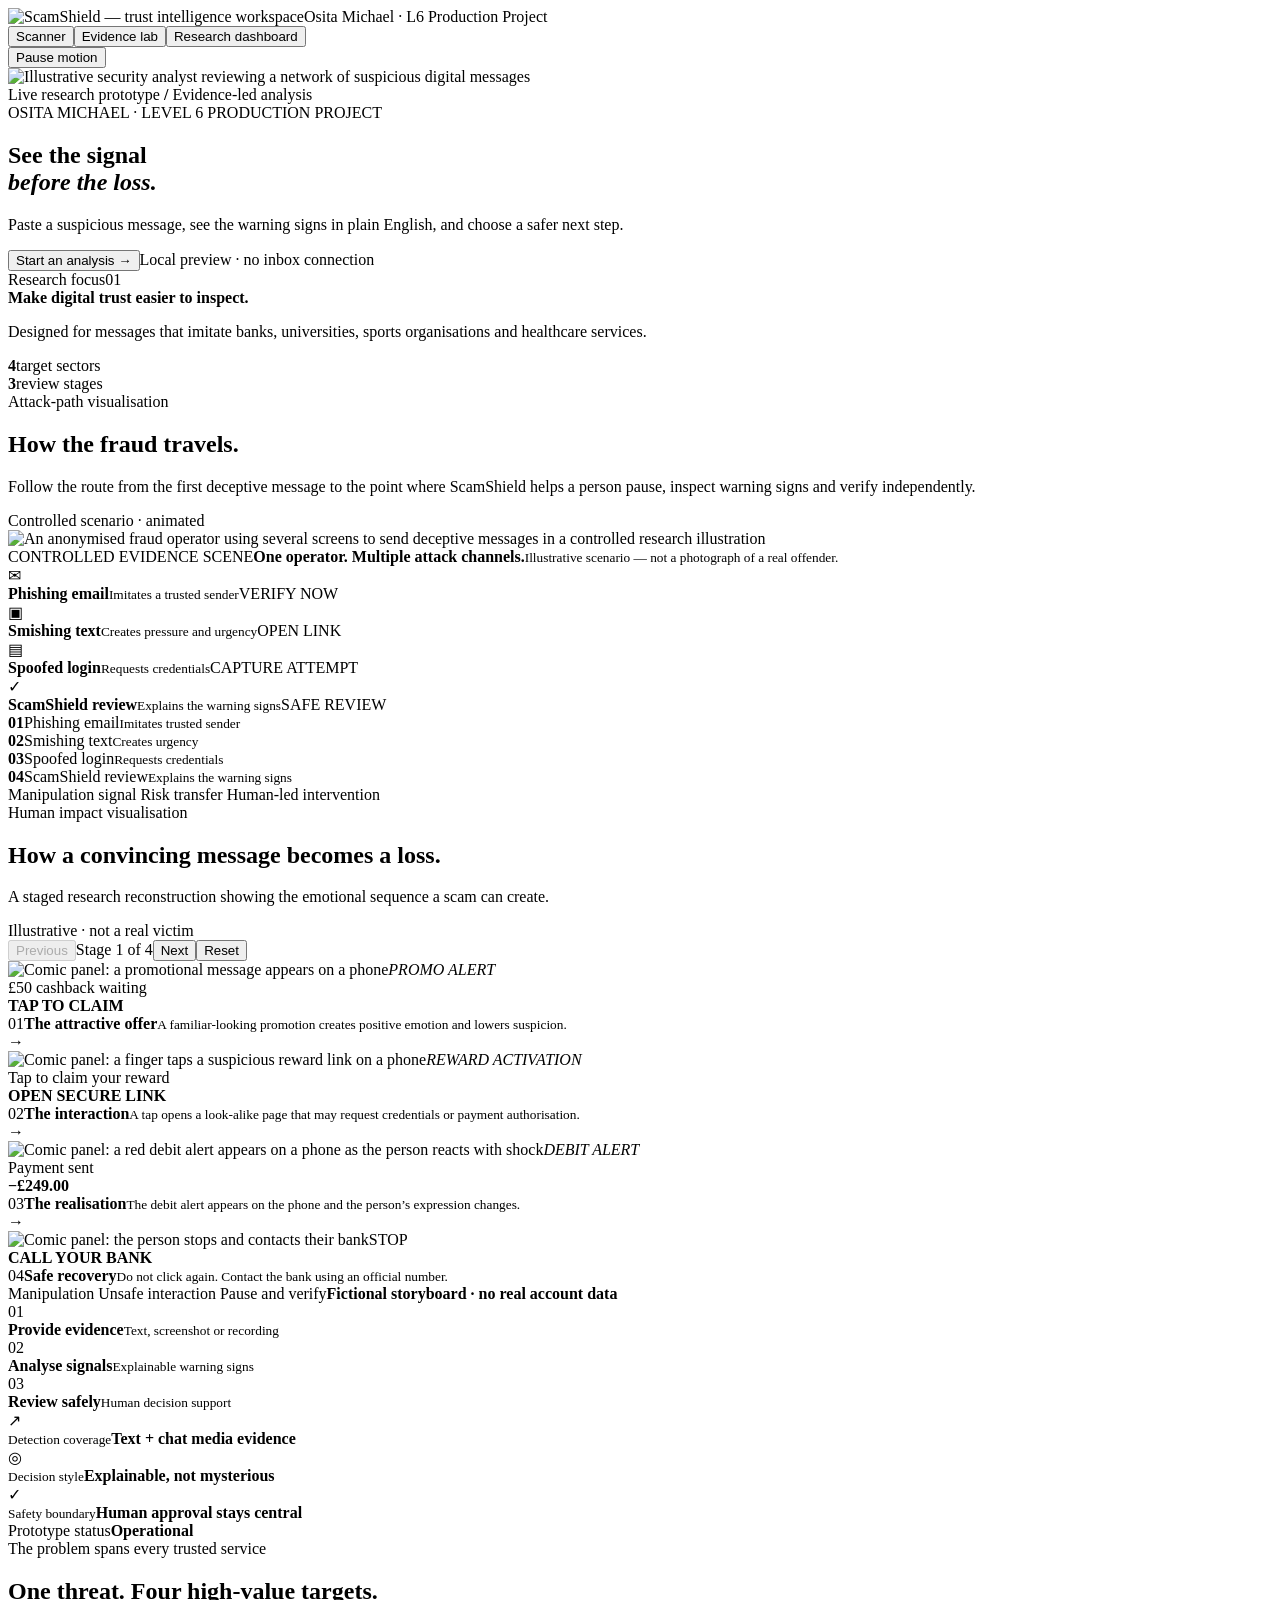
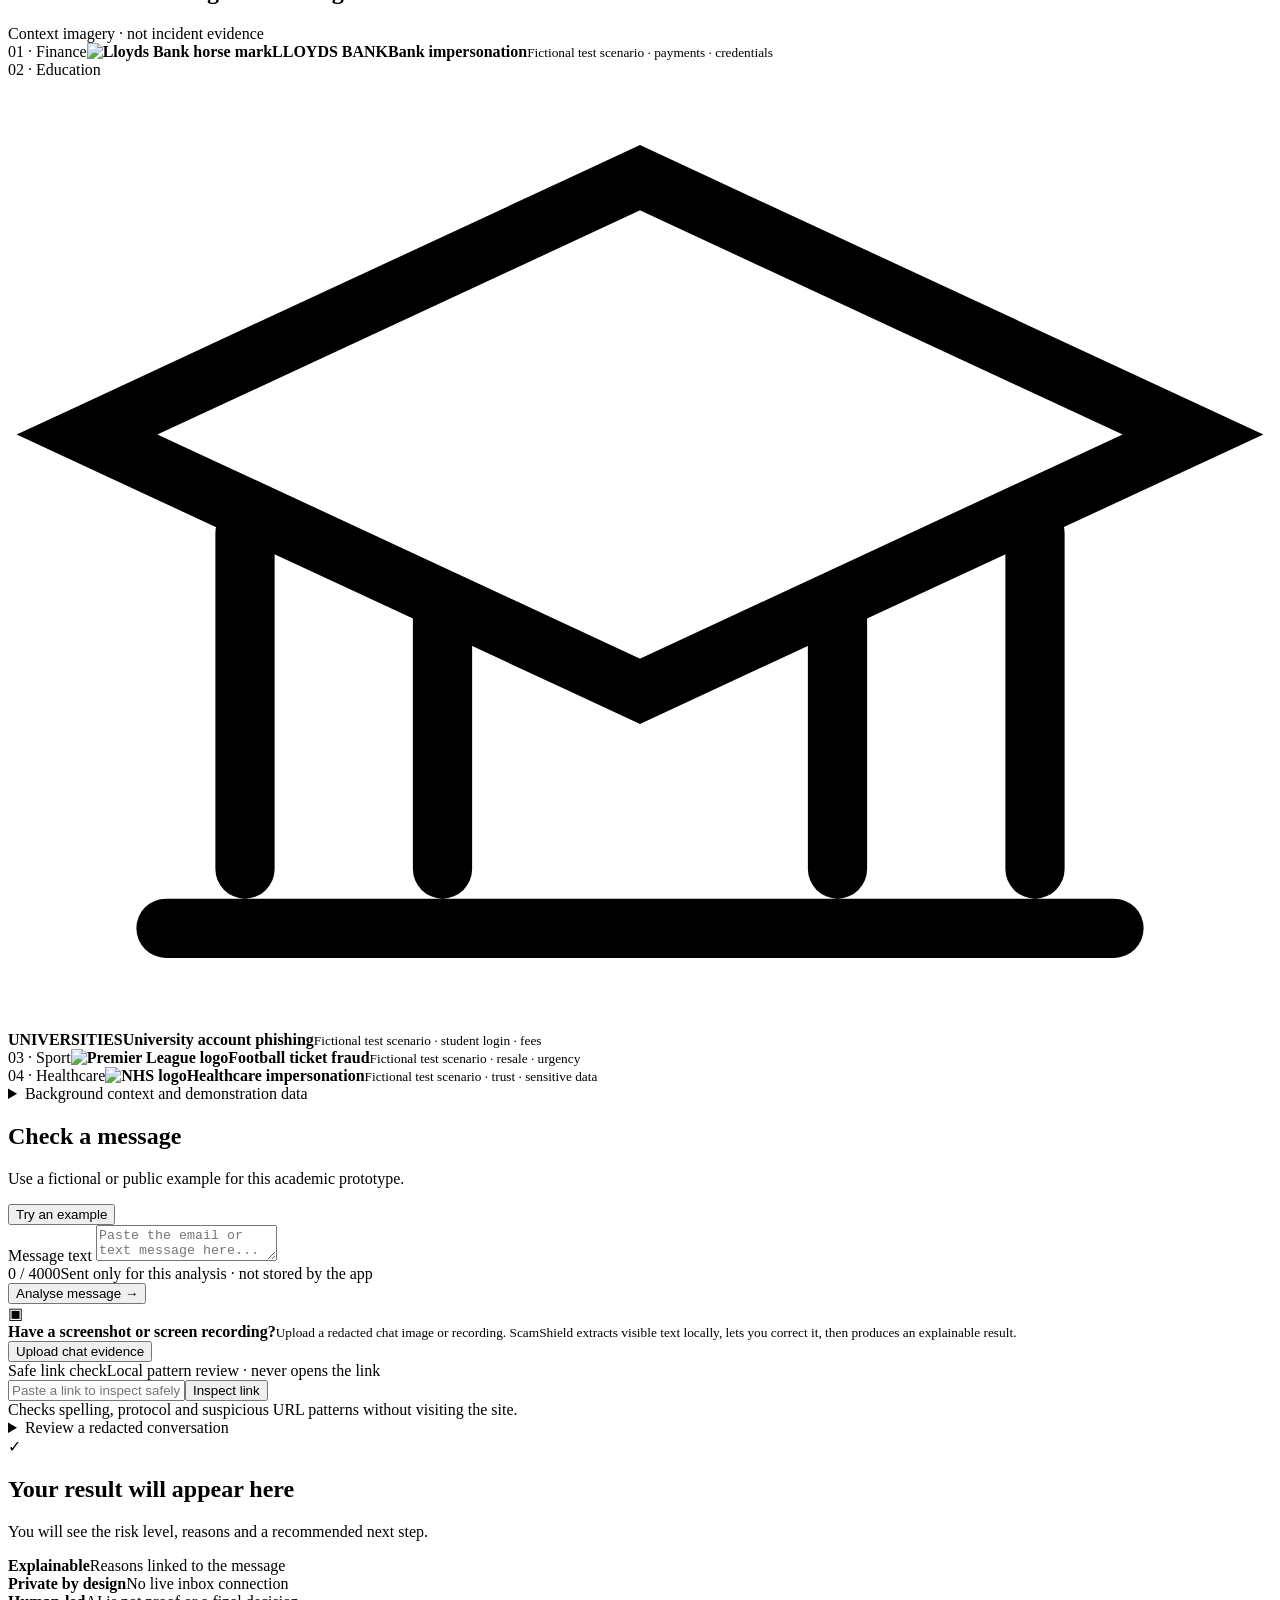
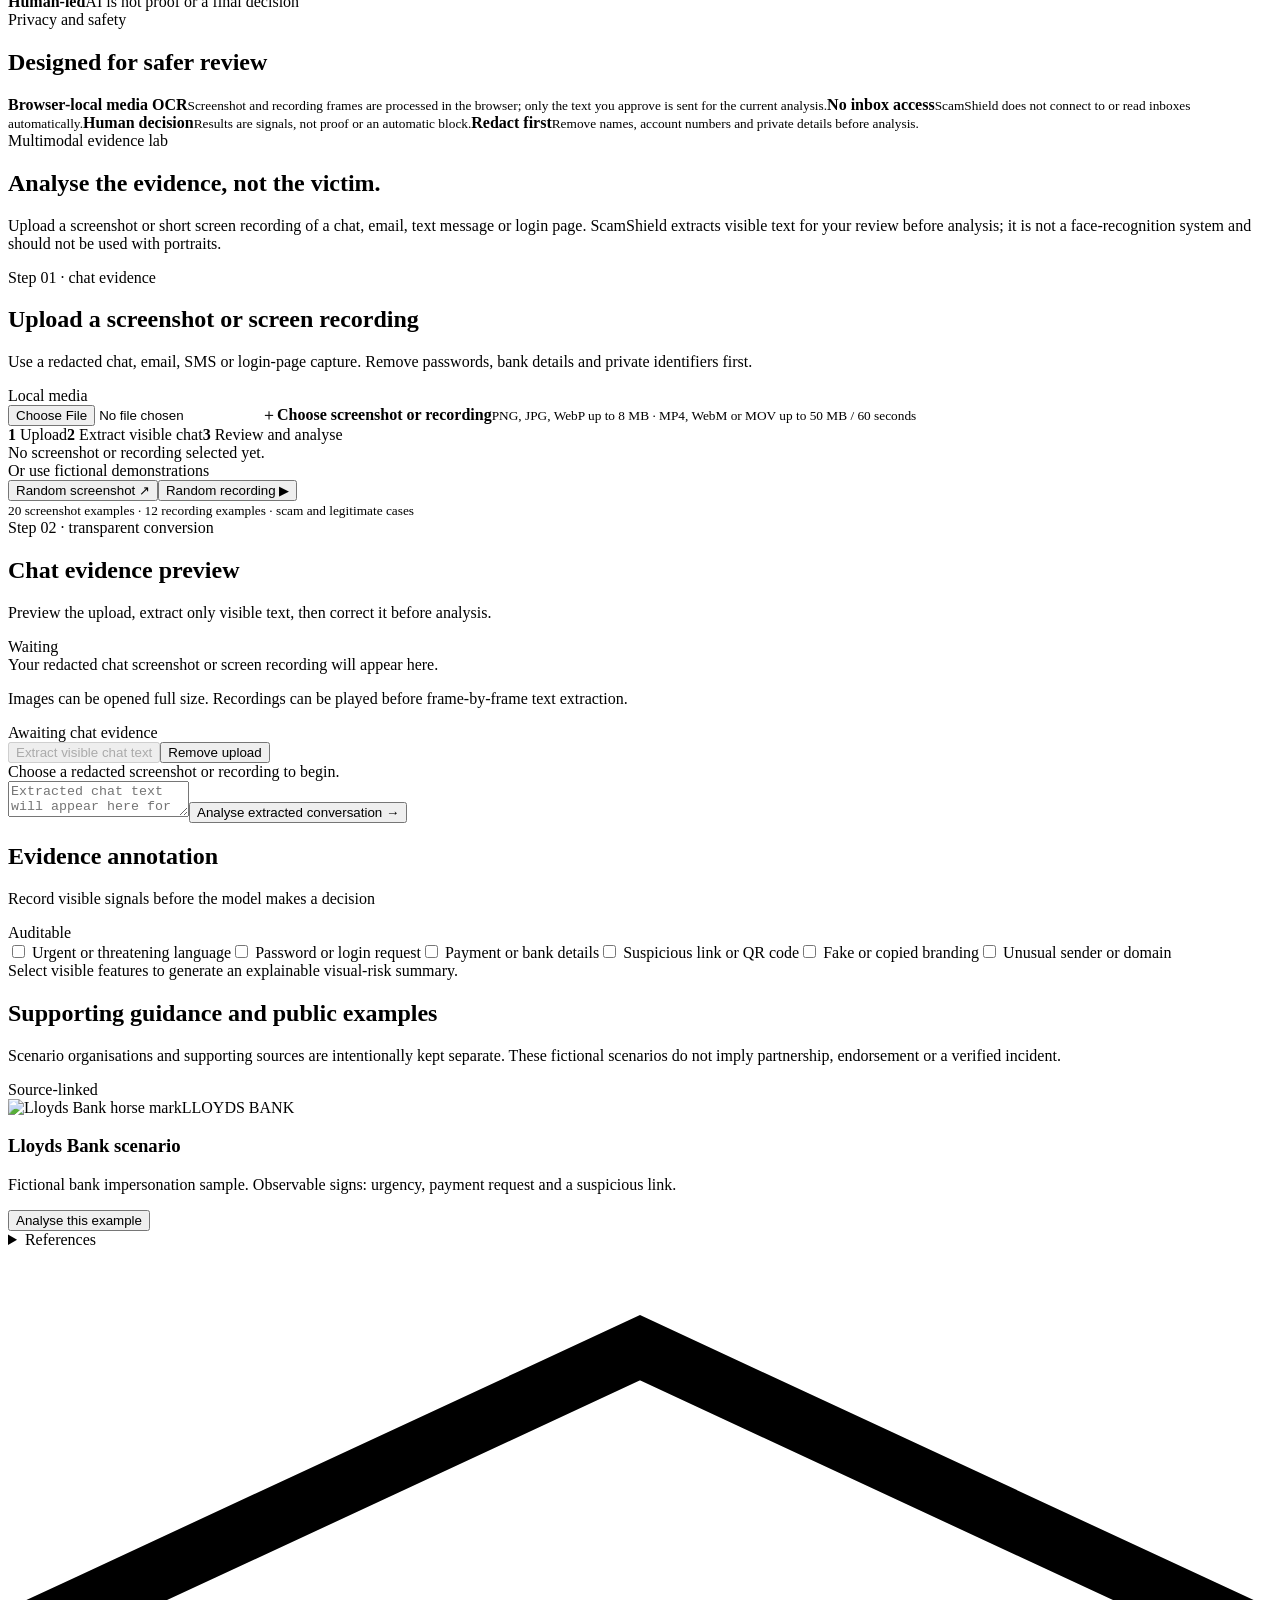
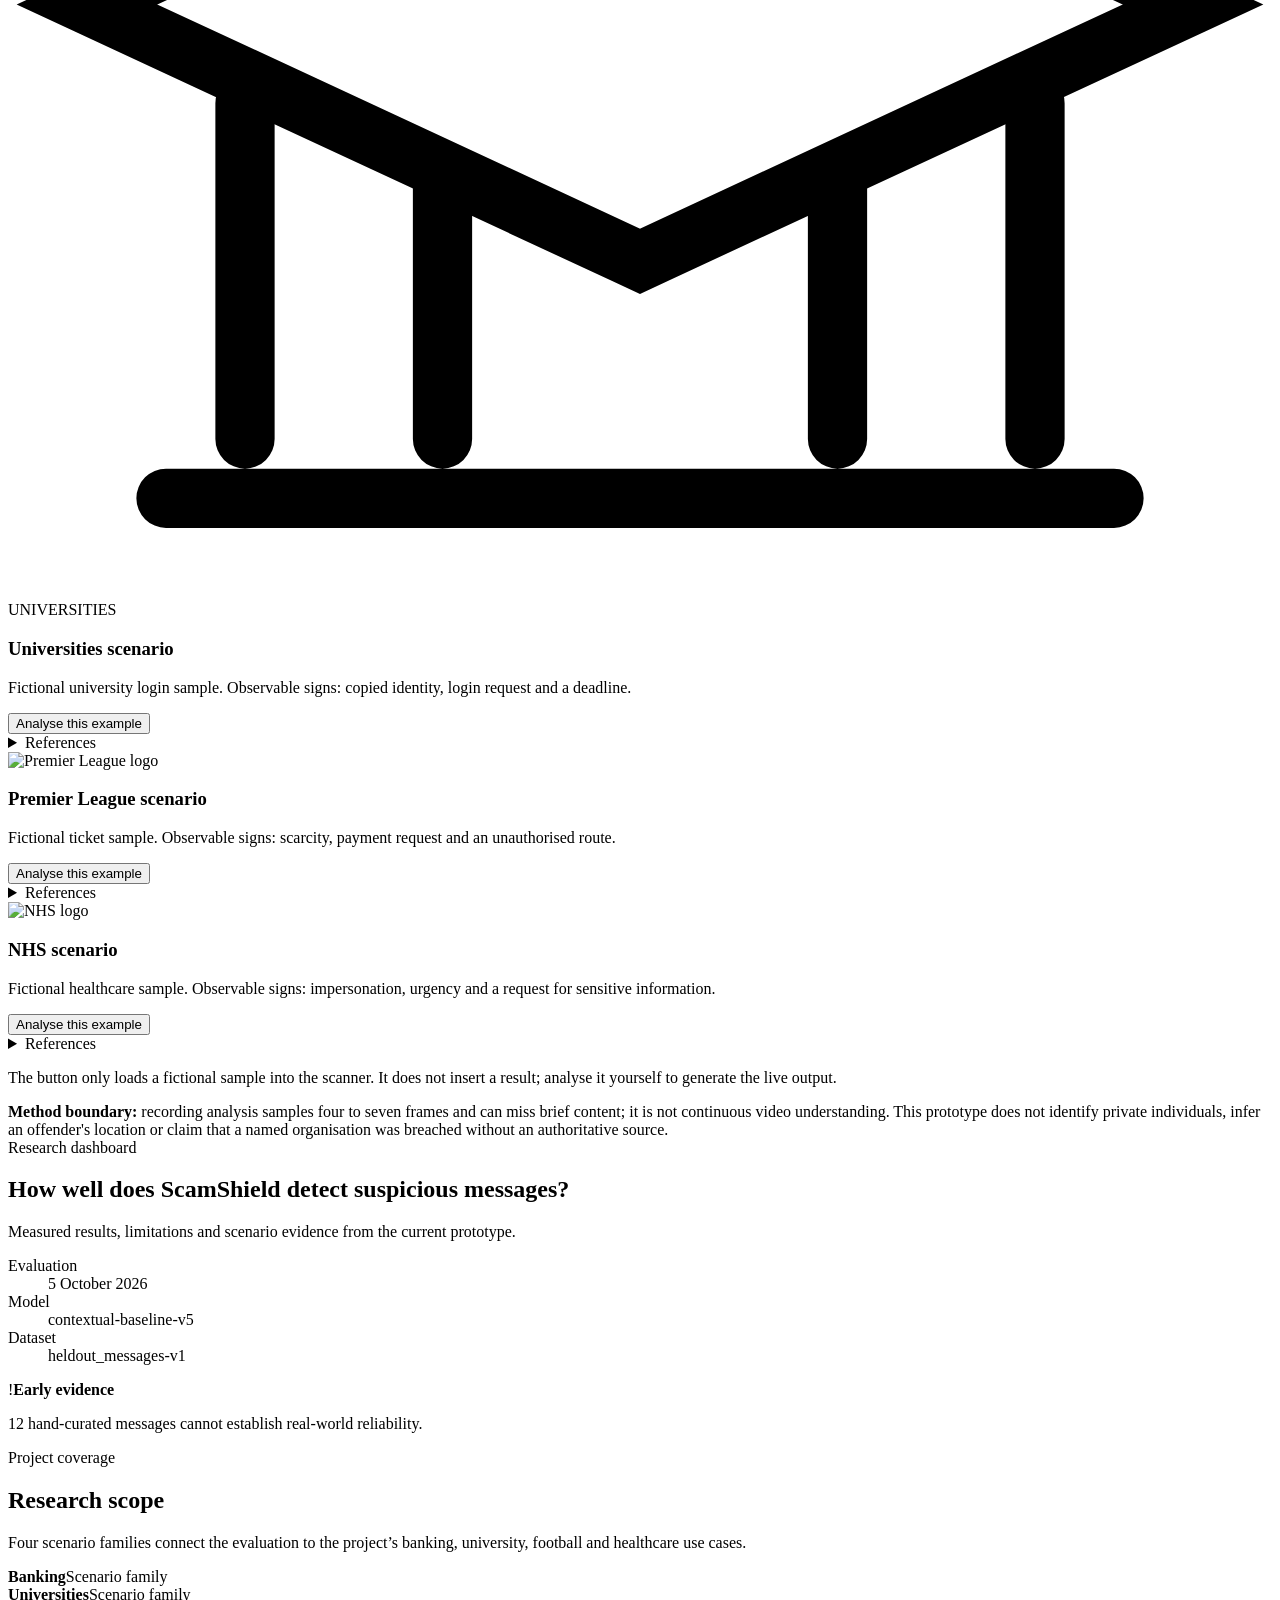
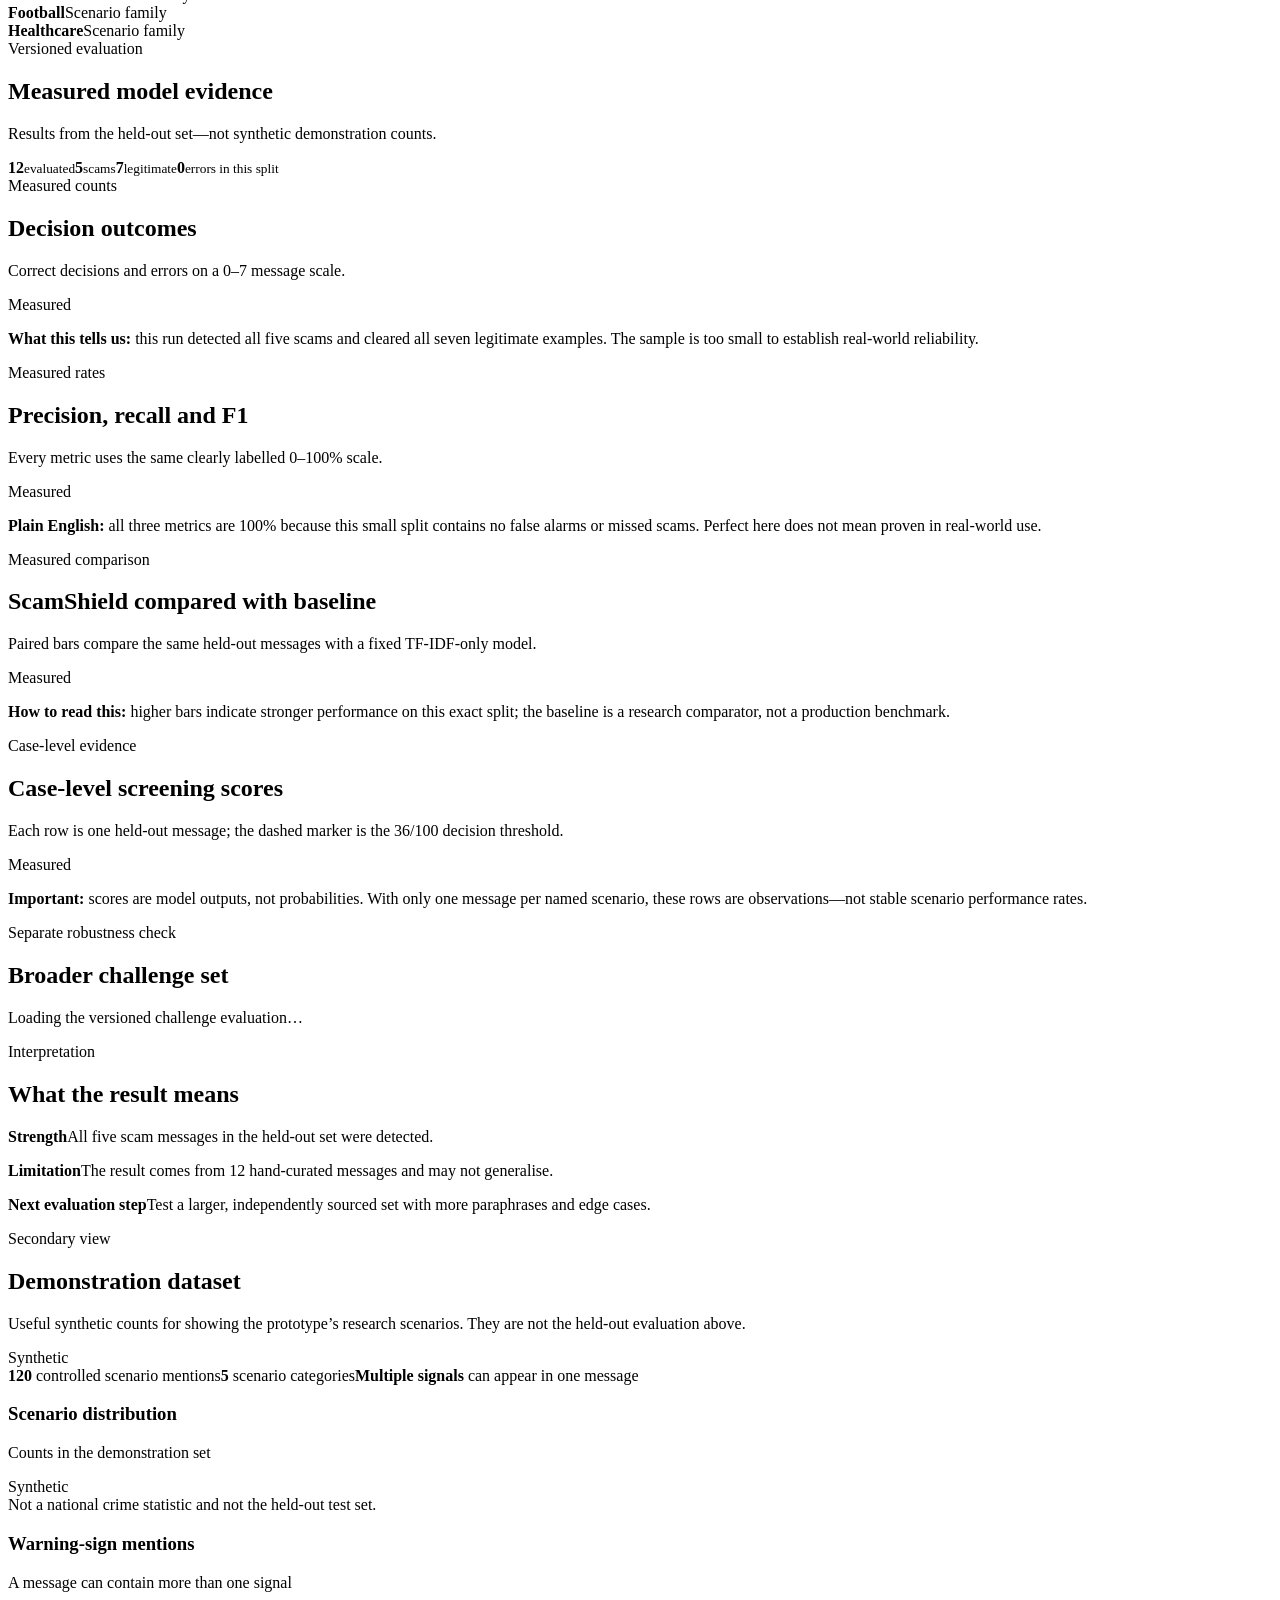
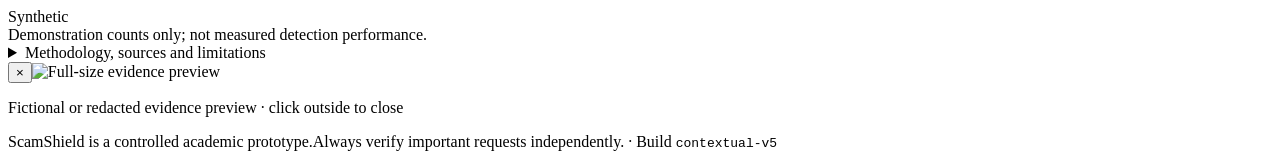
==== commit 02ad73f1: "Add chat recording upload and OCR demonstrations" ====
--- a/web/index.html
+++ b/web/index.html
@@ -70,8 +70,8 @@
       </div>
       <div class="journey-foot"><span><i class="legend-dot danger"></i> Manipulation</span><span><i class="legend-dot caution"></i> Unsafe interaction</span><span><i class="legend-dot safe"></i> Pause and verify</span><b>Fictional storyboard · no real account data</b></div>
     </section>
-    <div class="workflow-strip scanner-view" aria-label="Analysis workflow"><div class="workflow-step active"><span>01</span><div><strong>Paste evidence</strong><small>Message or screenshot</small></div></div><div class="workflow-line"></div><div class="workflow-step"><span>02</span><div><strong>Analyse signals</strong><small>Explainable warning signs</small></div></div><div class="workflow-line"></div><div class="workflow-step"><span>03</span><div><strong>Review safely</strong><small>Human decision support</small></div></div></div>
-    <div class="signal-ribbon scanner-view"><div class="signal-item"><span class="signal-icon teal">↗</span><div><small>Detection coverage</small><strong>Text + screenshot evidence</strong></div></div><div class="signal-item"><span class="signal-icon blue">◎</span><div><small>Decision style</small><strong>Explainable, not mysterious</strong></div></div><div class="signal-item"><span class="signal-icon amber">✓</span><div><small>Safety boundary</small><strong>Human approval stays central</strong></div></div><div class="signal-source"><span class="pulse-ring"></span><span>Prototype status</span><strong>Operational</strong></div></div>
+    <div class="workflow-strip scanner-view" aria-label="Analysis workflow"><div class="workflow-step active"><span>01</span><div><strong>Provide evidence</strong><small>Text, screenshot or recording</small></div></div><div class="workflow-line"></div><div class="workflow-step"><span>02</span><div><strong>Analyse signals</strong><small>Explainable warning signs</small></div></div><div class="workflow-line"></div><div class="workflow-step"><span>03</span><div><strong>Review safely</strong><small>Human decision support</small></div></div></div>
+    <div class="signal-ribbon scanner-view"><div class="signal-item"><span class="signal-icon teal">↗</span><div><small>Detection coverage</small><strong>Text + chat media evidence</strong></div></div><div class="signal-item"><span class="signal-icon blue">◎</span><div><small>Decision style</small><strong>Explainable, not mysterious</strong></div></div><div class="signal-item"><span class="signal-icon amber">✓</span><div><small>Safety boundary</small><strong>Human approval stays central</strong></div></div><div class="signal-source"><span class="pulse-ring"></span><span>Prototype status</span><strong>Operational</strong></div></div>
     <section class="sector-visuals view scanner-view">
       <div class="section-kicker"><div><span class="eyebrow">The problem spans every trusted service</span><h2>One threat. Four high-value targets.</h2></div><span class="context-label">Context imagery · not incident evidence</span></div>
       <div class="sector-visual-grid">
@@ -90,6 +90,7 @@
         <div class="input-meta"><span id="counter">0 / 4000</span><span>Sent only for this analysis · not stored by the app</span></div>
         <button id="analyseBtn" class="primary">Analyse message <span aria-hidden="true">→</span></button>
         <div id="error" class="error" role="alert"></div>
+        <div class="media-upload-callout" aria-labelledby="mediaUploadHeading"><span class="media-upload-icon" aria-hidden="true">▣</span><div><strong id="mediaUploadHeading">Have a screenshot or screen recording?</strong><small>Upload a redacted chat image or recording. ScamShield extracts visible text locally, lets you correct it, then produces an explainable result.</small></div><button class="secondary" type="button" data-open-evidence>Upload chat evidence</button></div>
         <div class="link-inspector"><div class="mini-heading"><span class="eyebrow">Safe link check</span><span>Local pattern review · never opens the link</span></div><div class="link-inspector-row"><input id="urlInput" type="url" inputmode="url" placeholder="Paste a link to inspect safely"><button id="inspectUrlBtn" class="secondary" type="button">Inspect link</button></div><div id="urlResult" class="url-result" aria-live="polite">Checks spelling, protocol and suspicious URL patterns without visiting the site.</div></div>
         <details class="conversation-tools"><summary>Review a redacted conversation</summary><p>Use one line per message, ideally with speaker labels. This local review shows observable tactics; it does not infer intent or emotion.</p><textarea id="conversationText" maxlength="8000" placeholder="Bank: We need you to approve the login now.&#10;Me: I did not request this.&#10;Bank: Do not tell anyone or your account will close."></textarea><button id="conversationBtn" class="secondary" type="button">Build conversation timeline</button><div id="conversationResult" class="conversation-result" aria-live="polite"></div></details>
       </div>
@@ -102,23 +103,26 @@
       <div><strong>Private by design</strong><span>No live inbox connection</span></div>
       <div><strong>Human-led</strong><span>AI is not proof or a final decision</span></div>
     </section>
-    <section class="privacy-panel view scanner-view" aria-label="Privacy and safety boundary"><div><span class="eyebrow">Privacy and safety</span><h2>Designed for safer review</h2></div><div class="privacy-grid"><span><b>Browser-local OCR</b><small>Image preview and OCR processing stay in the browser; analysed text is sent to this service for the current result.</small></span><span><b>No inbox access</b><small>ScamShield does not connect to or read inboxes automatically.</small></span><span><b>Human decision</b><small>Results are signals, not proof or an automatic block.</small></span><span><b>Redact first</b><small>Remove names, account numbers and private details before analysis.</small></span></div></section>
+    <section class="privacy-panel view scanner-view" aria-label="Privacy and safety boundary"><div><span class="eyebrow">Privacy and safety</span><h2>Designed for safer review</h2></div><div class="privacy-grid"><span><b>Browser-local media OCR</b><small>Screenshot and recording frames are processed in the browser; only the text you approve is sent for the current analysis.</small></span><span><b>No inbox access</b><small>ScamShield does not connect to or read inboxes automatically.</small></span><span><b>Human decision</b><small>Results are signals, not proof or an automatic block.</small></span><span><b>Redact first</b><small>Remove names, account numbers and private details before analysis.</small></span></div></section>
     <section class="evidence-lab view evidence-view hidden">
       <div class="eyebrow">Multimodal evidence lab</div>
       <h1>Analyse the evidence, not the victim.</h1>
-      <p class="dashboard-intro">Upload a screenshot of an email, text message or login page from a public case, university warning or your own redacted test sample. This tool reads visible scam-related text; it is not a face-recognition system and should not be used with portraits.</p>
+      <p class="dashboard-intro">Upload a screenshot or short screen recording of a chat, email, text message or login page. ScamShield extracts visible text for your review before analysis; it is not a face-recognition system and should not be used with portraits.</p>
       <div class="lab-grid">
         <div class="upload-card panel">
-          <div class="chart-head"><div><span class="eyebrow">Step 01 · visual evidence</span><h2>Upload a scam screenshot</h2><p>Use an email, SMS or login-page screenshot. Never upload passwords, bank details or private messages.</p></div><span class="chart-tag teal">Local preview</span></div>
-          <label class="dropzone" for="imageInput"><input id="imageInput" type="file" accept="image/png,image/jpeg,image/webp"><span class="drop-icon">＋</span><strong>Choose an image</strong><small>PNG, JPG or WebP · maximum 8 MB</small></label>
-          <div id="imageMeta" class="image-meta empty-meta">No image selected yet.</div>
-          <button id="visualExampleBtn" class="secondary visual-example-btn" type="button">Try a visual example ↗</button>
+          <div class="chart-head"><div><span class="eyebrow">Step 01 · chat evidence</span><h2>Upload a screenshot or screen recording</h2><p>Use a redacted chat, email, SMS or login-page capture. Remove passwords, bank details and private identifiers first.</p></div><span class="chart-tag teal">Local media</span></div>
+          <label class="dropzone" for="imageInput"><input id="imageInput" type="file" accept="image/png,image/jpeg,image/webp,video/mp4,video/webm,video/quicktime"><span class="drop-icon">＋</span><strong>Choose screenshot or recording</strong><small>PNG, JPG, WebP up to 8 MB · MP4, WebM or MOV up to 50 MB / 60 seconds</small></label>
+          <div class="upload-capabilities" aria-label="Supported evidence workflow"><span><b>1</b> Upload</span><span><b>2</b> Extract visible chat</span><span><b>3</b> Review and analyse</span></div>
+          <div id="imageMeta" class="image-meta empty-meta">No screenshot or recording selected yet.</div>
+          <div class="demonstration-divider"><span>Or use fictional demonstrations</span></div>
+          <div class="demo-example-actions"><button id="visualExampleBtn" class="secondary visual-example-btn" type="button">Random screenshot ↗</button><button id="recordingExampleBtn" class="secondary visual-example-btn" type="button">Random recording ▶</button></div>
+          <small class="demo-library-meta">20 screenshot examples · 12 recording examples · scam and legitimate cases</small>
         </div>
-        <div class="preview-card panel"><div class="chart-head"><div><span class="eyebrow">Step 02 · transparent conversion</span><h2>Visual profile</h2><p>Preview the image, extract only visible text, then review it before analysis.</p></div><span id="profileStatus" class="chart-tag">Waiting</span></div><div id="imagePreview" class="image-preview"><div class="preview-placeholder">Your redacted email, SMS or login-page screenshot will appear here.</div></div><p class="preview-hint">Select the image or press Enter to inspect it full size.</p><div id="visualFlags" class="visual-flags"><span>Awaiting screenshot</span></div><button id="ocrBtn" class="secondary ocr-btn" disabled>Extract visible text</button><button id="removeImageBtn" class="text-button hidden" type="button">Remove image</button><div id="ocrStatus" class="ocr-status" role="status" aria-live="polite">Choose a redacted screenshot to begin.</div><textarea id="ocrText" class="ocr-text" aria-label="Editable extracted text" maxlength="4000" placeholder="Extracted text will appear here for review"></textarea><button id="useOcrBtn" class="primary ocr-use hidden">Analyse image evidence <span aria-hidden="true">→</span></button><div id="visualResult" class="visual-result hidden" role="region" aria-label="Image evidence analysis result"></div></div>
+        <div class="preview-card panel"><div class="chart-head"><div><span class="eyebrow">Step 02 · transparent conversion</span><h2>Chat evidence preview</h2><p>Preview the upload, extract only visible text, then correct it before analysis.</p></div><span id="profileStatus" class="chart-tag">Waiting</span></div><div id="imagePreview" class="image-preview"><div class="preview-placeholder">Your redacted chat screenshot or screen recording will appear here.</div></div><p id="previewHint" class="preview-hint">Images can be opened full size. Recordings can be played before frame-by-frame text extraction.</p><div id="visualFlags" class="visual-flags"><span>Awaiting chat evidence</span></div><button id="ocrBtn" class="secondary ocr-btn" disabled>Extract visible chat text</button><button id="removeImageBtn" class="text-button hidden" type="button">Remove upload</button><div id="ocrStatus" class="ocr-status" role="status" aria-live="polite">Choose a redacted screenshot or recording to begin.</div><textarea id="ocrText" class="ocr-text" aria-label="Editable extracted chat text" maxlength="4000" placeholder="Extracted chat text will appear here for review"></textarea><button id="useOcrBtn" class="primary ocr-use hidden">Analyse extracted conversation <span aria-hidden="true">→</span></button><div id="visualResult" class="visual-result hidden" role="region" aria-label="Uploaded chat evidence analysis result"></div></div>
       </div>
       <div class="annotation-card panel"><div class="chart-head"><div><h2>Evidence annotation</h2><p>Record visible signals before the model makes a decision</p></div><span class="chart-tag">Auditable</span></div><div class="annotation-grid"><label><input class="annotation-check" data-weight="3" type="checkbox"> Urgent or threatening language</label><label><input class="annotation-check" data-weight="3" type="checkbox"> Password or login request</label><label><input class="annotation-check" data-weight="4" type="checkbox"> Payment or bank details</label><label><input class="annotation-check" data-weight="2" type="checkbox"> Suspicious link or QR code</label><label><input class="annotation-check" data-weight="2" type="checkbox"> Fake or copied branding</label><label><input class="annotation-check" data-weight="1" type="checkbox"> Unusual sender or domain</label></div><div id="annotationResult" class="annotation-result">Select visible features to generate an explainable visual-risk summary.</div></div>
       <div class="case-library"><div class="chart-head"><div><h2>Supporting guidance and public examples</h2><p>Scenario organisations and supporting sources are intentionally kept separate. These fictional scenarios do not imply partnership, endorsement or a verified incident.</p></div><span class="chart-tag teal">Source-linked</span></div><div class="source-case-grid"><article><div class="source-thumb bank-thumb"><img src="/static/assets/logos/lloyds-bank-official.png" alt="Lloyds Bank horse mark"><span class="logo-wordmark">LLOYDS BANK</span></div><div><h3>Lloyds Bank scenario</h3><p>Fictional bank impersonation sample. Observable signs: urgency, payment request and a suspicious link.</p><button class="case-action" type="button" data-case-text="Lloyds Bank: We noticed unusual activity. Verify your payment immediately using this secure link to keep your account open.">Analyse this example</button><details class="case-references"><summary>References</summary><small>Scenario organisation: Lloyds Bank (fictional sample). Supporting source: <a href="https://www.fca.org.uk/consumers/banking-online-account-scams" target="_blank" rel="noreferrer">FCA consumer guidance</a>.</small></details></div></article><article><div class="source-thumb uni-thumb"><span class="generic-university-mark" aria-hidden="true"><svg viewBox="0 0 64 48" role="img" aria-label="University building mark"><path d="M4 18 32 5l28 13-28 13L4 18Z" fill="none" stroke="currentColor" stroke-width="3"/><path d="M12 23v17m10-13v13m20-13v13m10-17v17M8 43h48" fill="none" stroke="currentColor" stroke-width="3" stroke-linecap="round"/></svg></span><span class="brand-text-only">UNIVERSITIES</span></div><div><h3>Universities scenario</h3><p>Fictional university login sample. Observable signs: copied identity, login request and a deadline.</p><button class="case-action" type="button" data-case-text="Universities: Your student account will be suspended today. Sign in now to confirm your details.">Analyse this example</button><details class="case-references"><summary>References</summary><small>Scenario type: generic university phishing (fictional sample). Supporting source: <a href="https://www.reading.ac.uk/digital-technology-services/-/media/project/functions/digital-technology-services/documents/phishing-may-22-email.pdf" target="_blank" rel="noreferrer">public anti-phishing example</a>.</small></details></div></article><article><div class="source-thumb sport-thumb"><img src="/static/assets/logos/premier-league.svg" alt="Premier League logo"></div><div><h3>Premier League scenario</h3><p>Fictional ticket sample. Observable signs: scarcity, payment request and an unauthorised route.</p><button class="case-action" type="button" data-case-text="Premier League tickets: Last chance. Pay within 10 minutes to secure your match tickets through this resale link.">Analyse this example</button><details class="case-references"><summary>References</summary><small>Scenario organisation: Premier League (fictional sample). Supporting source: <a href="https://www.uefa.com/news-media/news/02a5-20a99f8db810-278e2d7a8e20-1000--uefa-warns-fans-over-risks-of-unauthorised-ticket-purchases/" target="_blank" rel="noreferrer">UEFA warning</a>.</small></details></div></article><article><div class="source-thumb ncsc-thumb"><img src="/static/assets/logos/nhs.svg" alt="NHS logo"></div><div><h3>NHS scenario</h3><p>Fictional healthcare sample. Observable signs: impersonation, urgency and a request for sensitive information.</p><button class="case-action" type="button" data-case-text="NHS: Your appointment record needs urgent confirmation. Reply with your details to avoid cancellation.">Analyse this example</button><details class="case-references"><summary>References</summary><small>Scenario organisation: NHS (fictional sample). Supporting source: <a href="https://www.ncsc.gov.uk/collection/phishing-scams/spot-scams" target="_blank" rel="noreferrer">NCSC phishing guidance</a>.</small></details></div></article></div><p class="case-study-boundary">The button only loads a fictional sample into the scanner. It does not insert a result; analyse it yourself to generate the live output.</p></div>
-      <div class="method-note"><strong>Method boundary:</strong> this prototype can analyse uploaded evidence and source-linked examples, but it does not identify private individuals, infer an offender's home address or claim that a named organisation was breached without an authoritative source.</div>
+      <div class="method-note"><strong>Method boundary:</strong> recording analysis samples four to seven frames and can miss brief content; it is not continuous video understanding. This prototype does not identify private individuals, infer an offender's location or claim that a named organisation was breached without an authoritative source.</div>
     </section>
     <section class="dashboard view dashboard-view hidden">
       <header class="dashboard-research-hero">
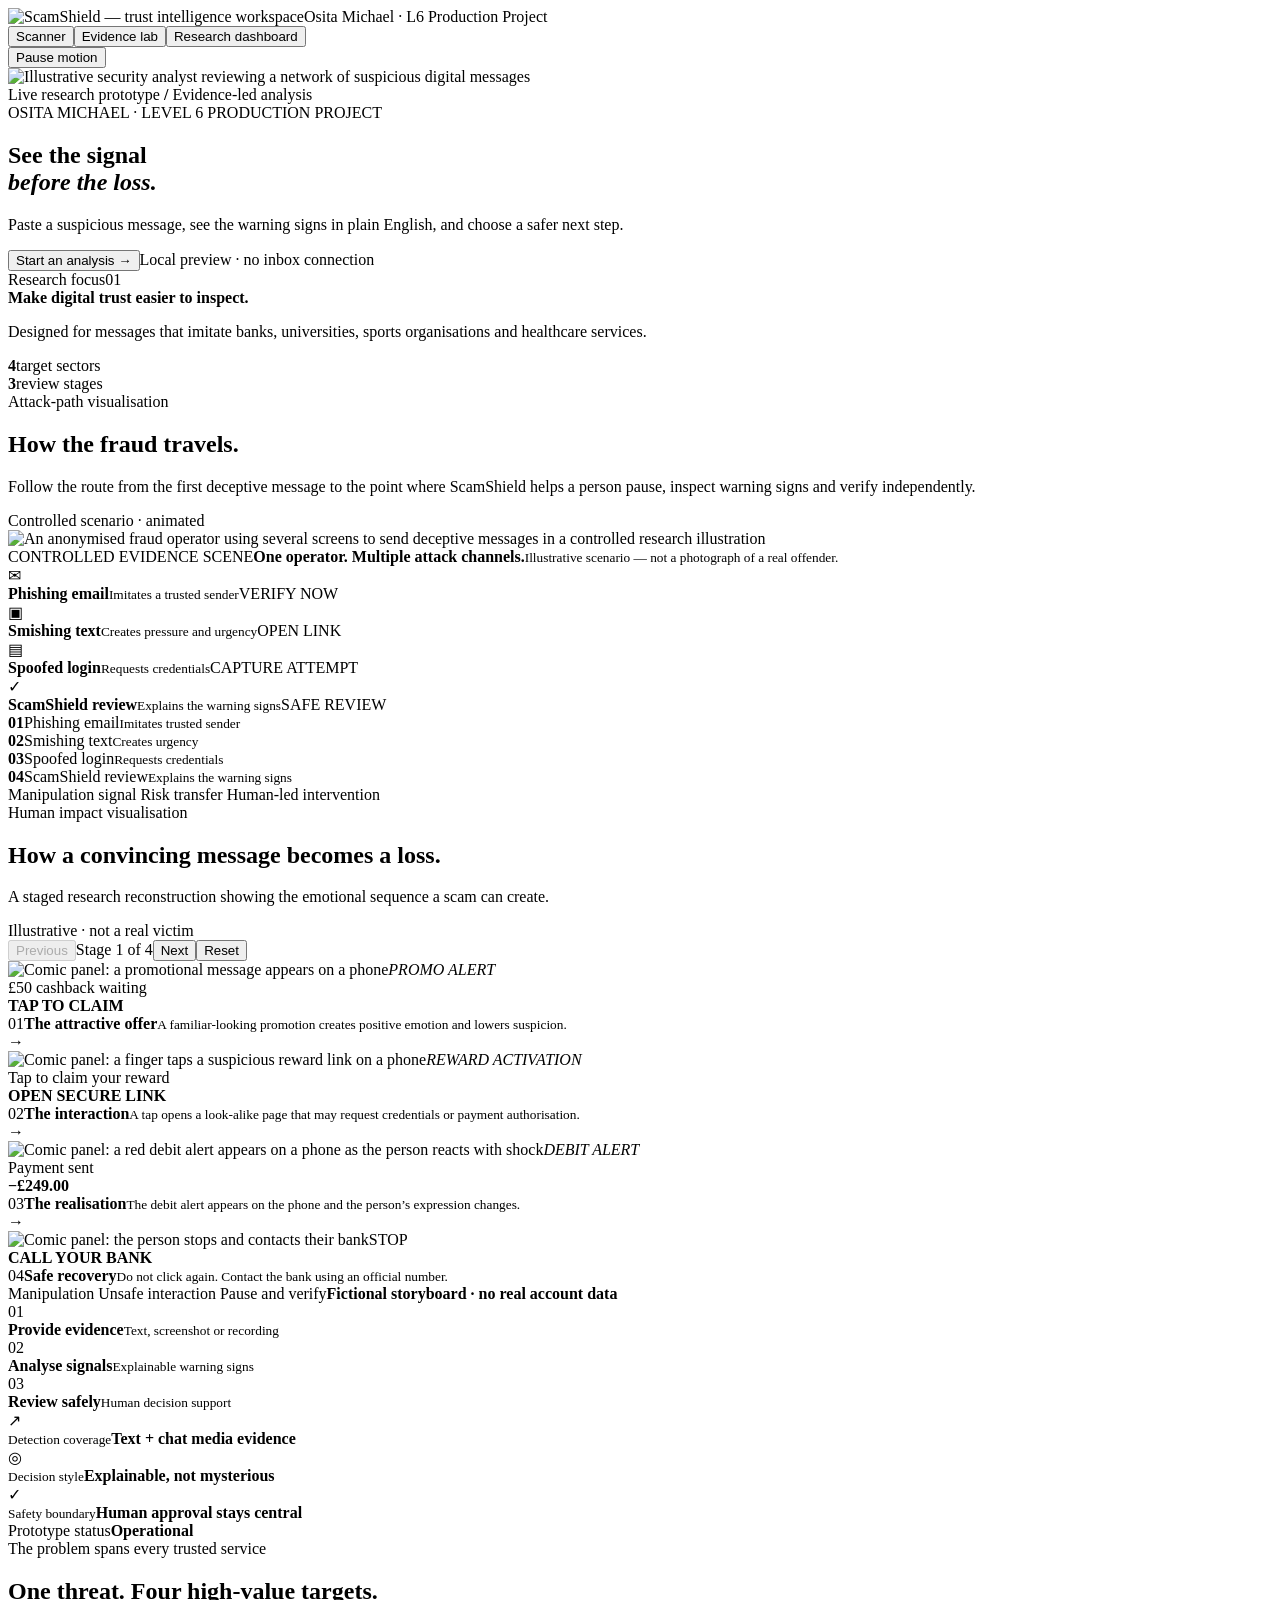
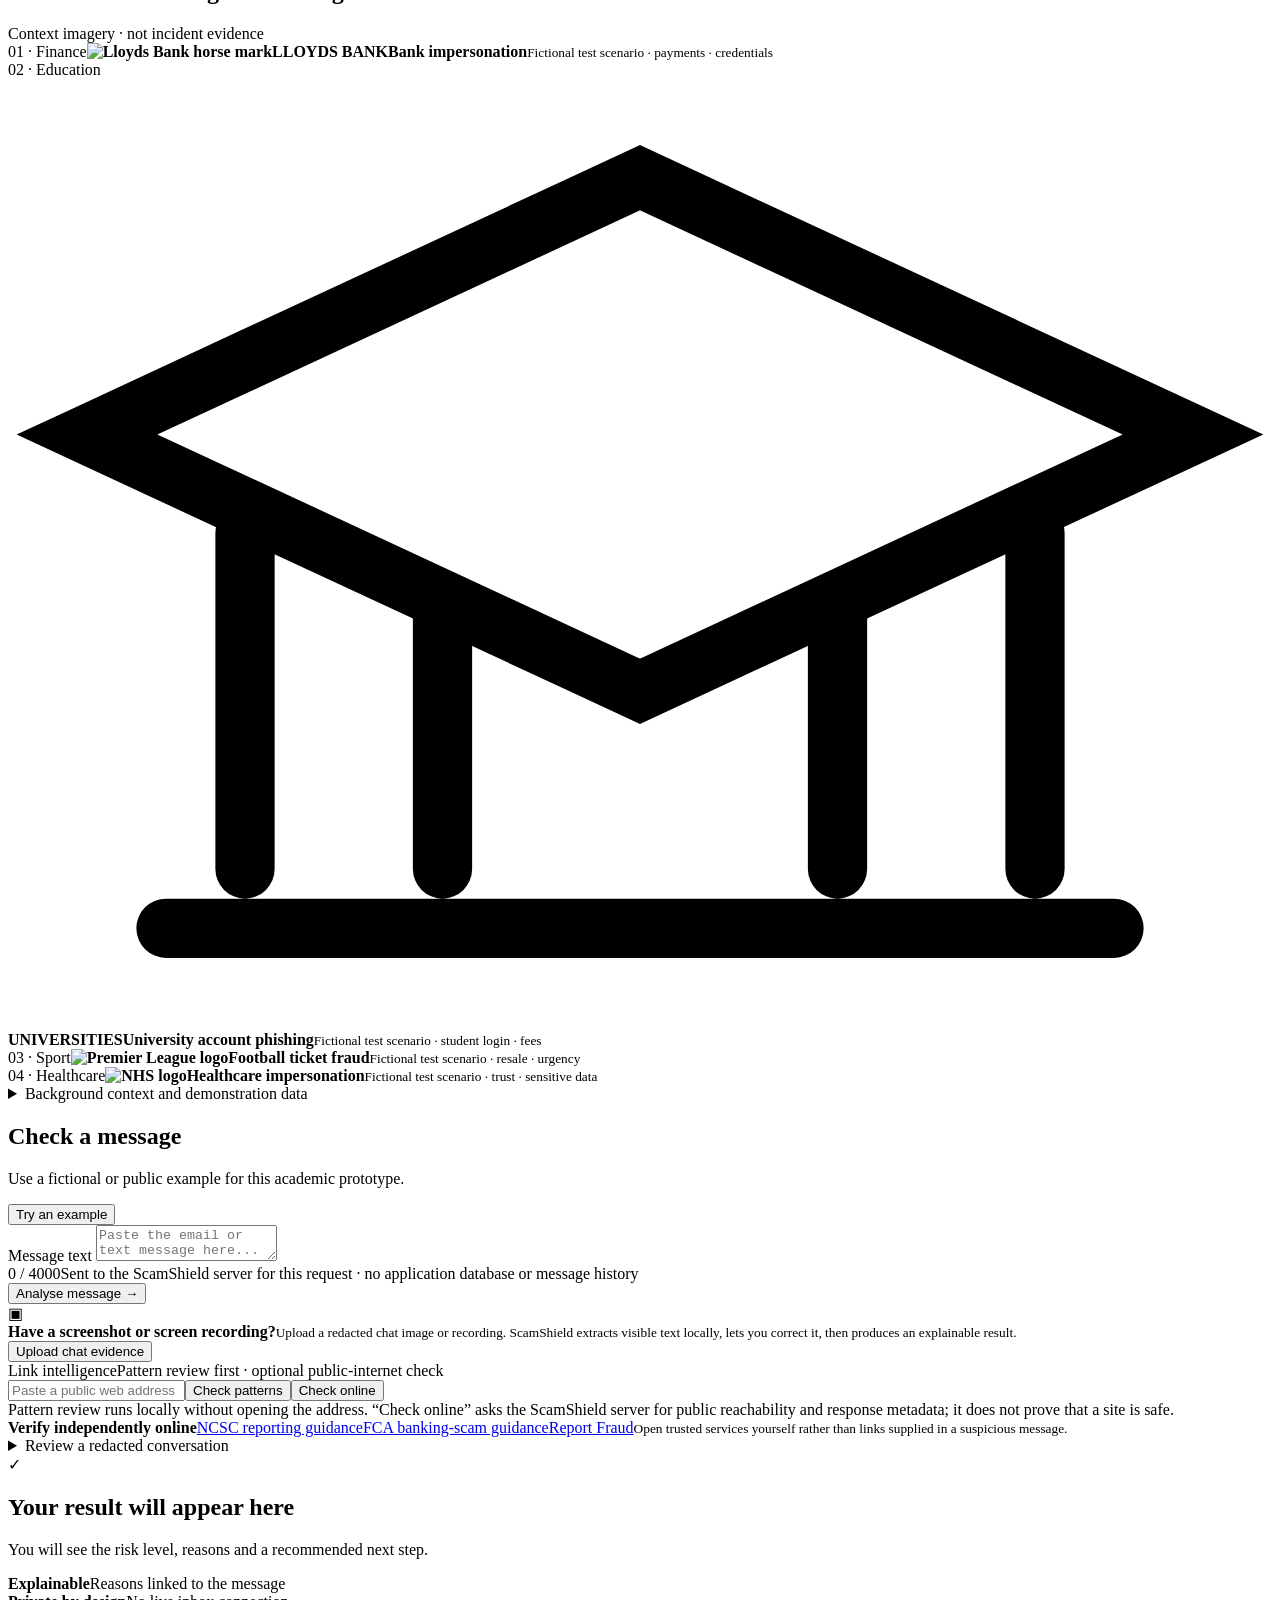
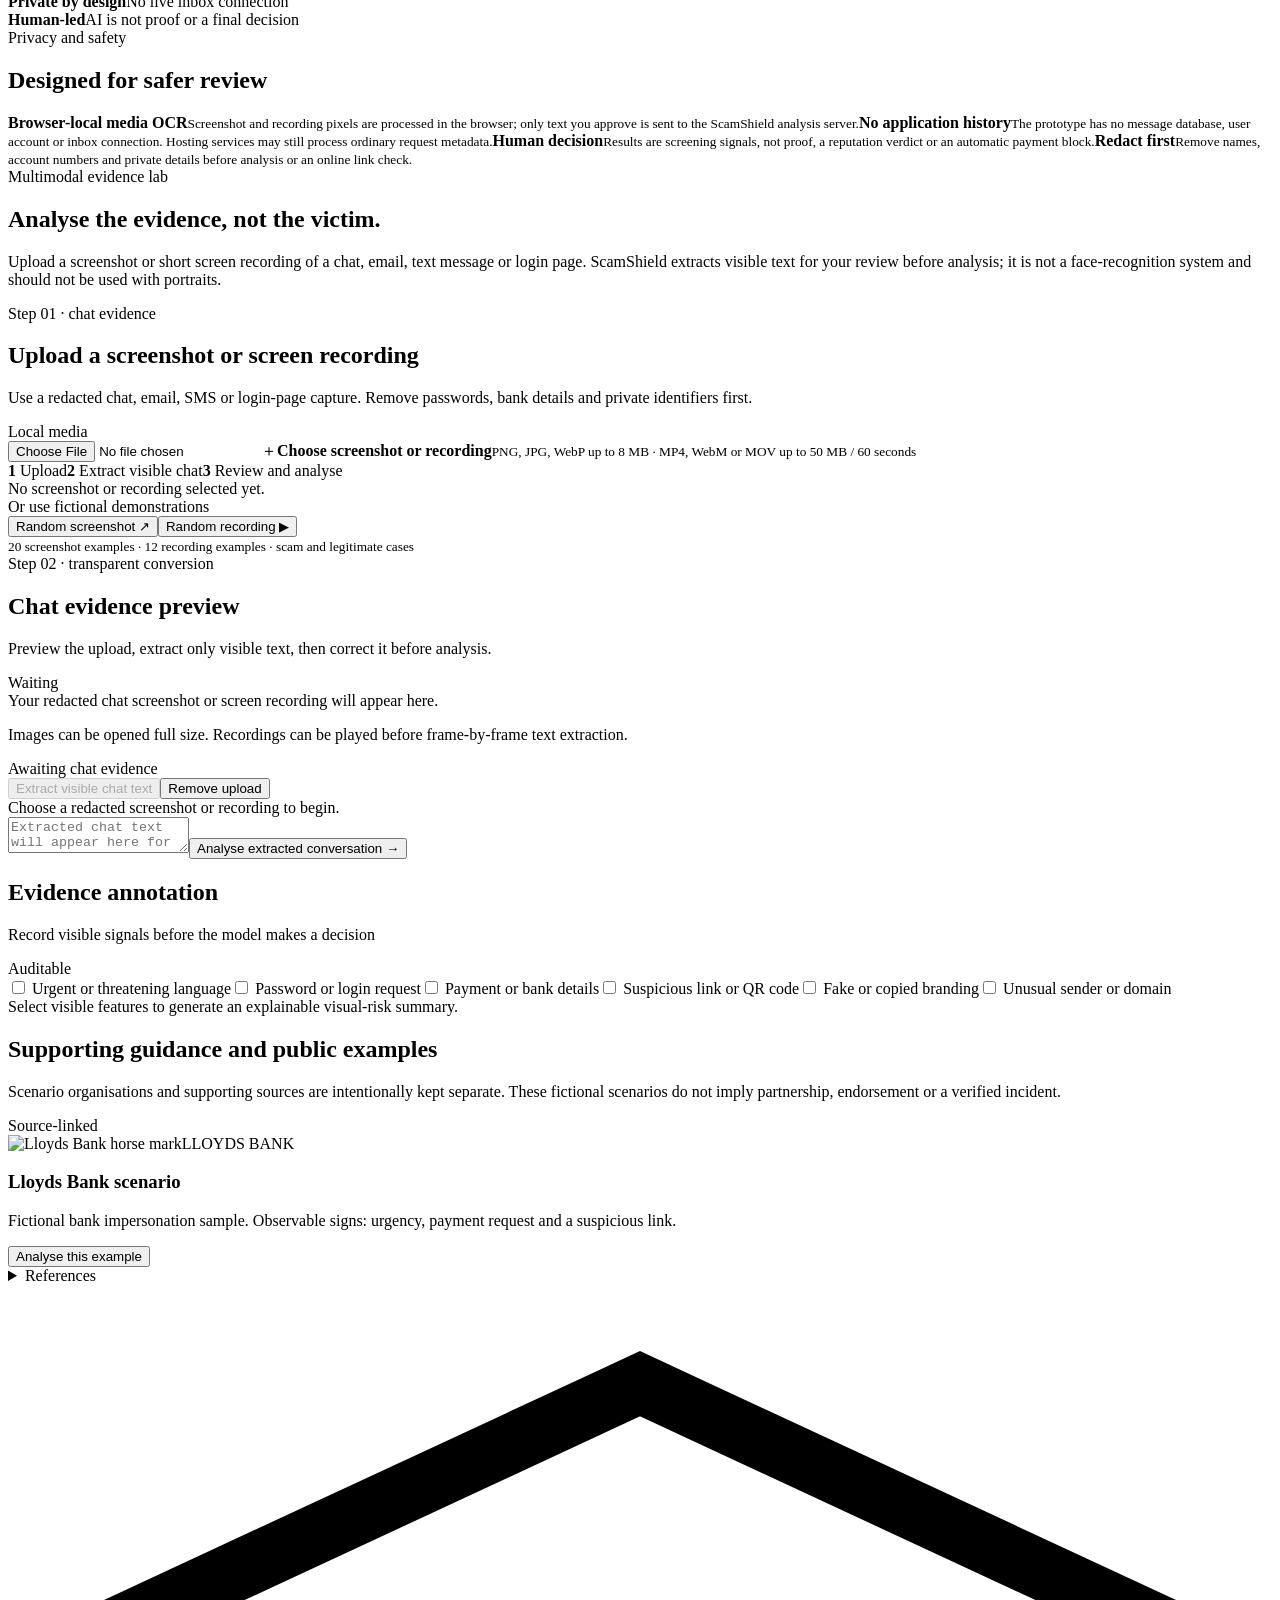
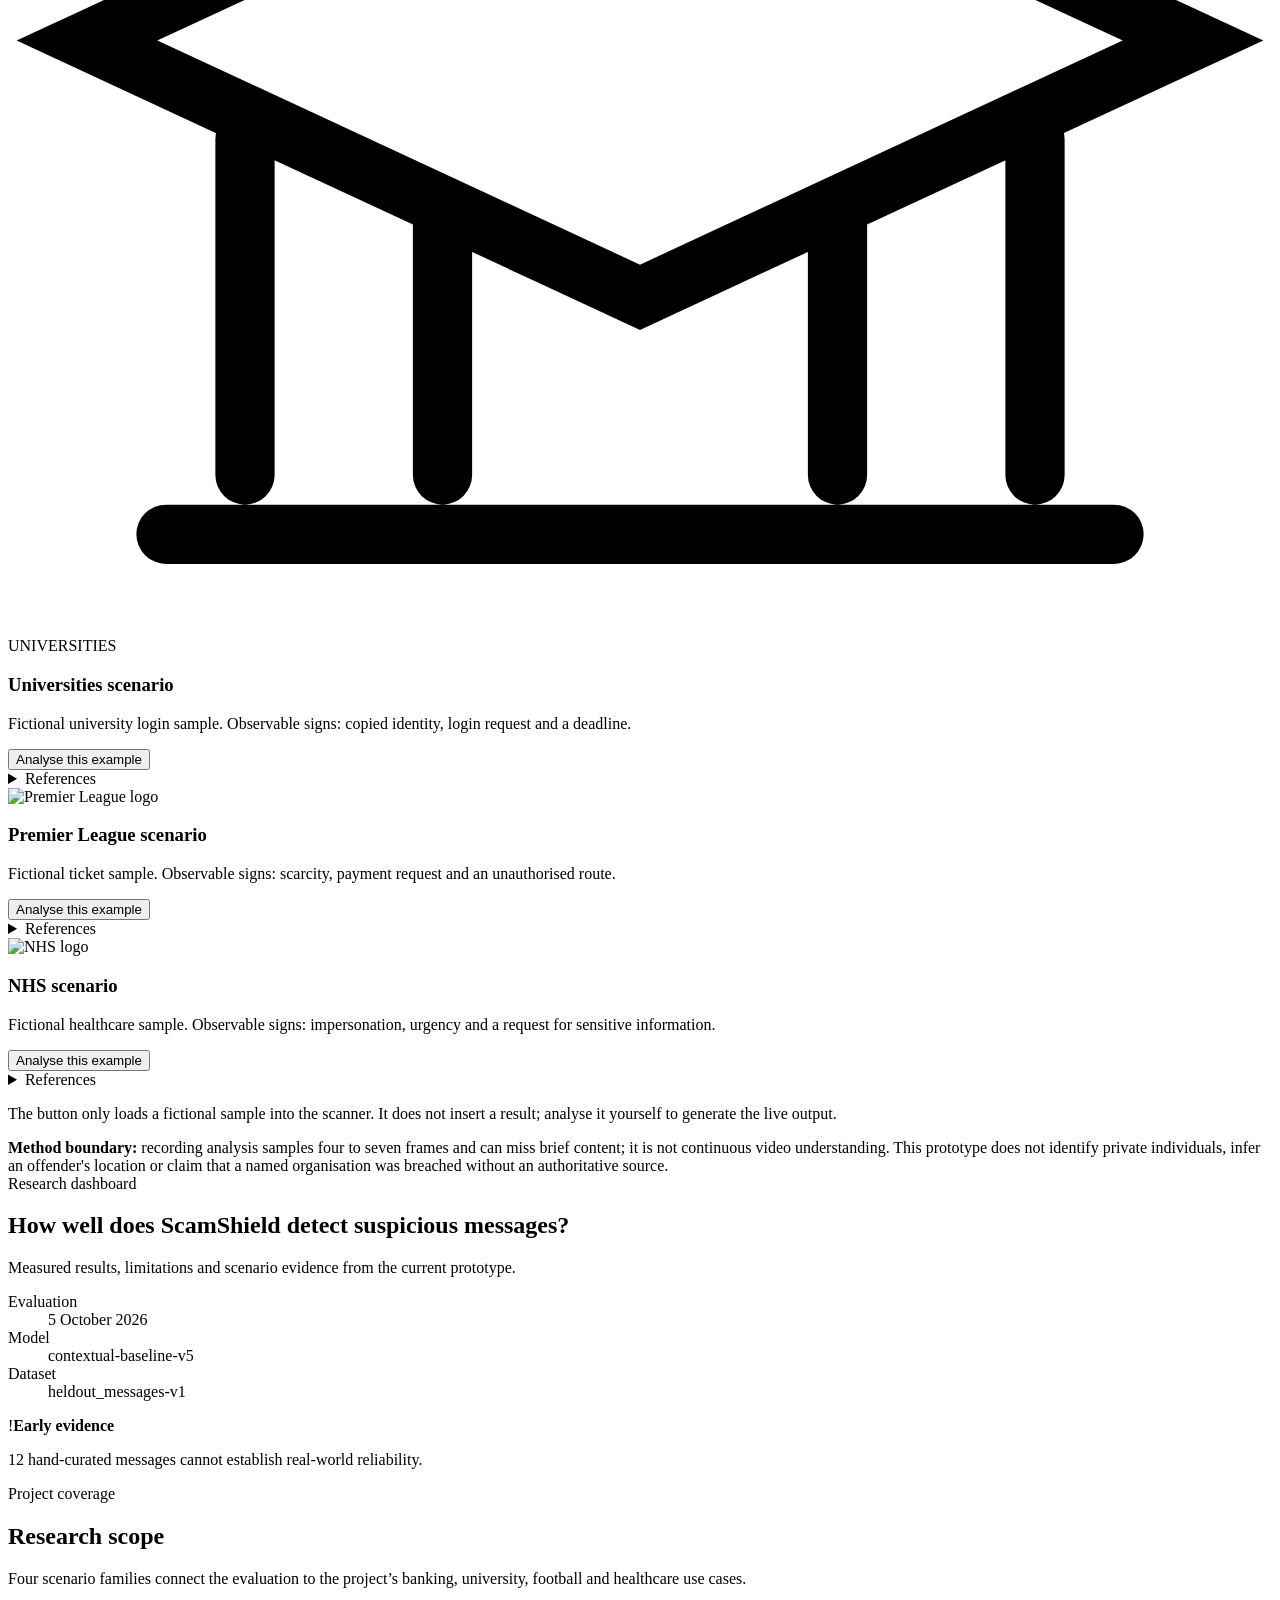
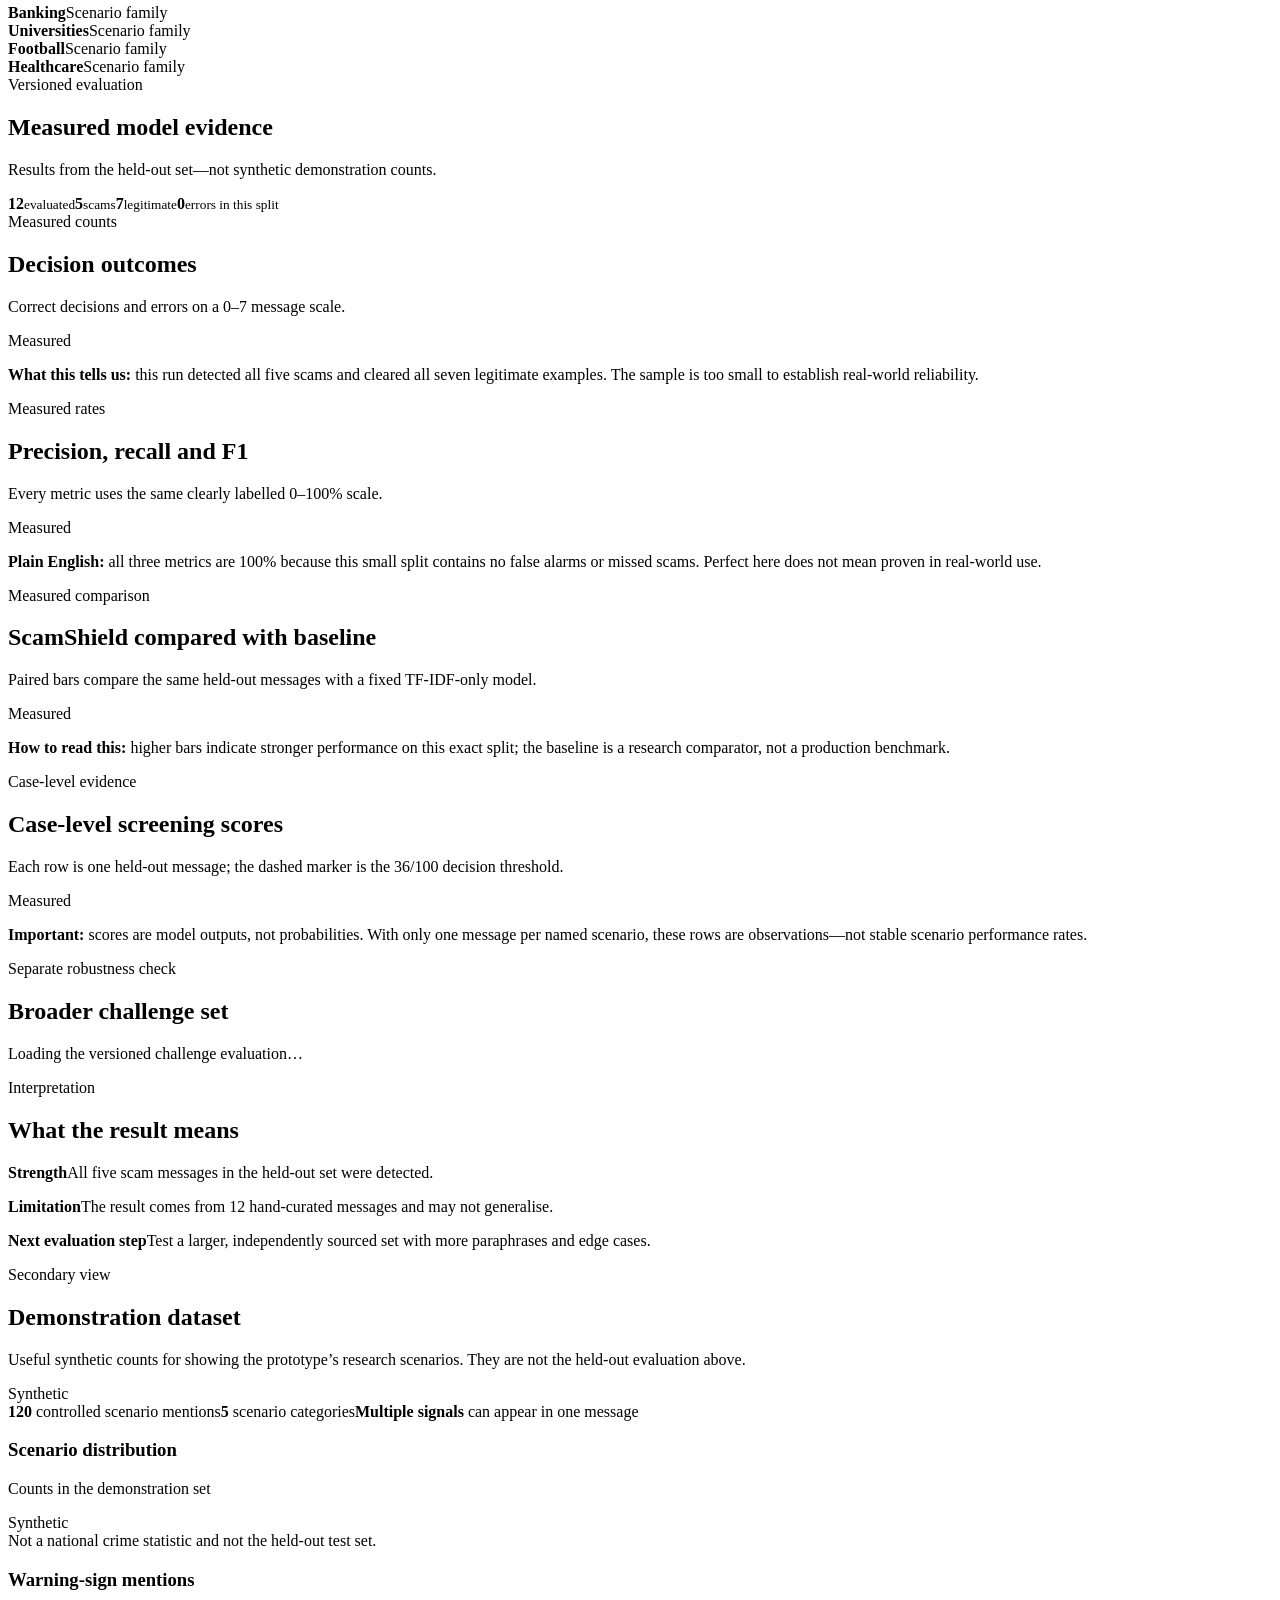
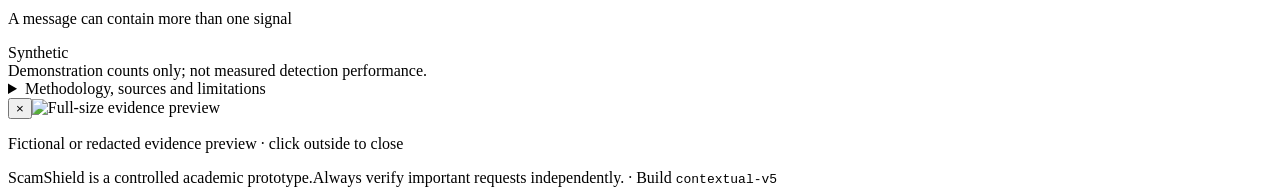
==== commit 99bea8e1: "Complete correction audit and add safe online checks" ====
--- a/web/index.html
+++ b/web/index.html
@@ -18,7 +18,7 @@
     <link rel="stylesheet" href="/static/polish.css?v=1">
     <link rel="stylesheet" href="/static/audit-overrides.css?v=20261005">
     <link rel="stylesheet" href="/static/motion.css?v=full-page-3">
-    <link rel="stylesheet" href="/static/finishing.css?v=header-clean-4">
+    <link rel="stylesheet" href="/static/finishing.css?v=corrections-6">
 </head>
 <body data-active-view="scanner">
   <header class="topbar">
@@ -87,11 +87,12 @@
         <div class="panel-head"><div><h2>Check a message</h2><p>Use a fictional or public example for this academic prototype.</p></div><button id="exampleBtn" class="secondary">Try an example</button></div>
         <label for="message">Message text</label>
         <textarea id="message" maxlength="4000" placeholder="Paste the email or text message here..."></textarea>
-        <div class="input-meta"><span id="counter">0 / 4000</span><span>Sent only for this analysis · not stored by the app</span></div>
+        <div class="input-meta"><span id="counter">0 / 4000</span><span>Sent to the ScamShield server for this request · no application database or message history</span></div>
         <button id="analyseBtn" class="primary">Analyse message <span aria-hidden="true">→</span></button>
         <div id="error" class="error" role="alert"></div>
         <div class="media-upload-callout" aria-labelledby="mediaUploadHeading"><span class="media-upload-icon" aria-hidden="true">▣</span><div><strong id="mediaUploadHeading">Have a screenshot or screen recording?</strong><small>Upload a redacted chat image or recording. ScamShield extracts visible text locally, lets you correct it, then produces an explainable result.</small></div><button class="secondary" type="button" data-open-evidence>Upload chat evidence</button></div>
-        <div class="link-inspector"><div class="mini-heading"><span class="eyebrow">Safe link check</span><span>Local pattern review · never opens the link</span></div><div class="link-inspector-row"><input id="urlInput" type="url" inputmode="url" placeholder="Paste a link to inspect safely"><button id="inspectUrlBtn" class="secondary" type="button">Inspect link</button></div><div id="urlResult" class="url-result" aria-live="polite">Checks spelling, protocol and suspicious URL patterns without visiting the site.</div></div>
+        <div class="link-inspector"><div class="mini-heading"><span class="eyebrow">Link intelligence</span><span>Pattern review first · optional public-internet check</span></div><div class="link-inspector-row"><input id="urlInput" type="url" inputmode="url" maxlength="2048" aria-describedby="urlResult" placeholder="Paste a public web address"><button id="inspectUrlBtn" class="secondary" type="button">Check patterns</button><button id="inspectOnlineBtn" class="secondary online-check" type="button">Check online</button></div><div id="urlResult" class="url-result" role="status" aria-live="polite">Pattern review runs locally without opening the address. “Check online” asks the ScamShield server for public reachability and response metadata; it does not prove that a site is safe.</div></div>
+        <div class="trusted-source-strip" aria-label="Independent online verification sources"><strong>Verify independently online</strong><a href="https://www.ncsc.gov.uk/collection/phishing-scams/report-scam-email" target="_blank" rel="noreferrer">NCSC reporting guidance</a><a href="https://www.fca.org.uk/consumers/banking-online-account-scams" target="_blank" rel="noreferrer">FCA banking-scam guidance</a><a href="https://www.reportfraud.police.uk/" target="_blank" rel="noreferrer">Report Fraud</a><small>Open trusted services yourself rather than links supplied in a suspicious message.</small></div>
         <details class="conversation-tools"><summary>Review a redacted conversation</summary><p>Use one line per message, ideally with speaker labels. This local review shows observable tactics; it does not infer intent or emotion.</p><textarea id="conversationText" maxlength="8000" placeholder="Bank: We need you to approve the login now.&#10;Me: I did not request this.&#10;Bank: Do not tell anyone or your account will close."></textarea><button id="conversationBtn" class="secondary" type="button">Build conversation timeline</button><div id="conversationResult" class="conversation-result" aria-live="polite"></div></details>
       </div>
       <div id="resultPanel" class="result-panel panel empty">
@@ -103,7 +104,7 @@
       <div><strong>Private by design</strong><span>No live inbox connection</span></div>
       <div><strong>Human-led</strong><span>AI is not proof or a final decision</span></div>
     </section>
-    <section class="privacy-panel view scanner-view" aria-label="Privacy and safety boundary"><div><span class="eyebrow">Privacy and safety</span><h2>Designed for safer review</h2></div><div class="privacy-grid"><span><b>Browser-local media OCR</b><small>Screenshot and recording frames are processed in the browser; only the text you approve is sent for the current analysis.</small></span><span><b>No inbox access</b><small>ScamShield does not connect to or read inboxes automatically.</small></span><span><b>Human decision</b><small>Results are signals, not proof or an automatic block.</small></span><span><b>Redact first</b><small>Remove names, account numbers and private details before analysis.</small></span></div></section>
+    <section class="privacy-panel view scanner-view" aria-label="Privacy and safety boundary"><div><span class="eyebrow">Privacy and safety</span><h2>Designed for safer review</h2></div><div class="privacy-grid"><span><b>Browser-local media OCR</b><small>Screenshot and recording pixels are processed in the browser; only text you approve is sent to the ScamShield analysis server.</small></span><span><b>No application history</b><small>The prototype has no message database, user account or inbox connection. Hosting services may still process ordinary request metadata.</small></span><span><b>Human decision</b><small>Results are screening signals, not proof, a reputation verdict or an automatic payment block.</small></span><span><b>Redact first</b><small>Remove names, account numbers and private details before analysis or an online link check.</small></span></div></section>
     <section class="evidence-lab view evidence-view hidden">
       <div class="eyebrow">Multimodal evidence lab</div>
       <h1>Analyse the evidence, not the victim.</h1>
@@ -166,6 +167,6 @@
   <footer><span>ScamShield is a controlled academic prototype.</span><span>Always verify important requests independently. · Build <code>contextual-v5</code></span></footer>
   <script src="https://cdn.jsdelivr.net/npm/tesseract.js@5/dist/tesseract.min.js"></script>
   <script src="/static/conversation.js?v=1"></script>
-  <script src="/static/app.js?v=contextual-v5"></script>
+  <script src="/static/app.js?v=corrections-6"></script>
 </body>
 </html>
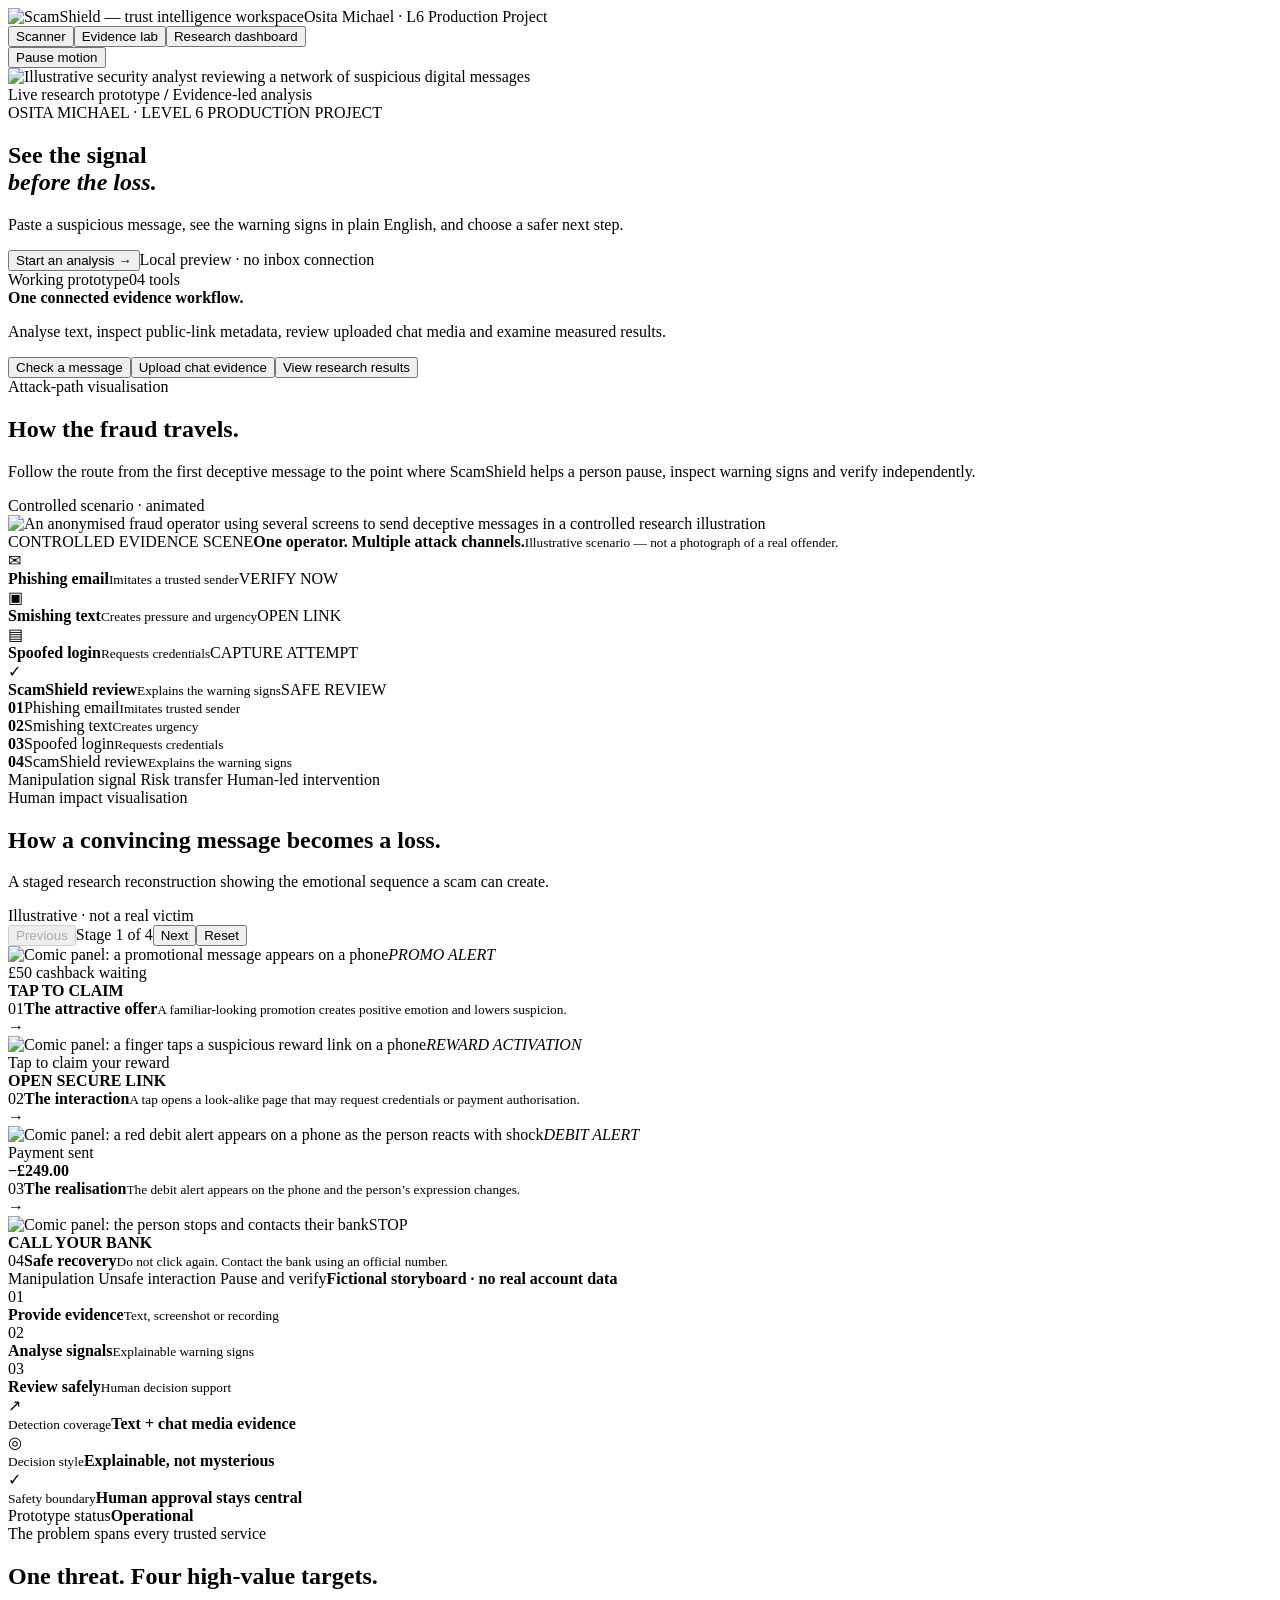
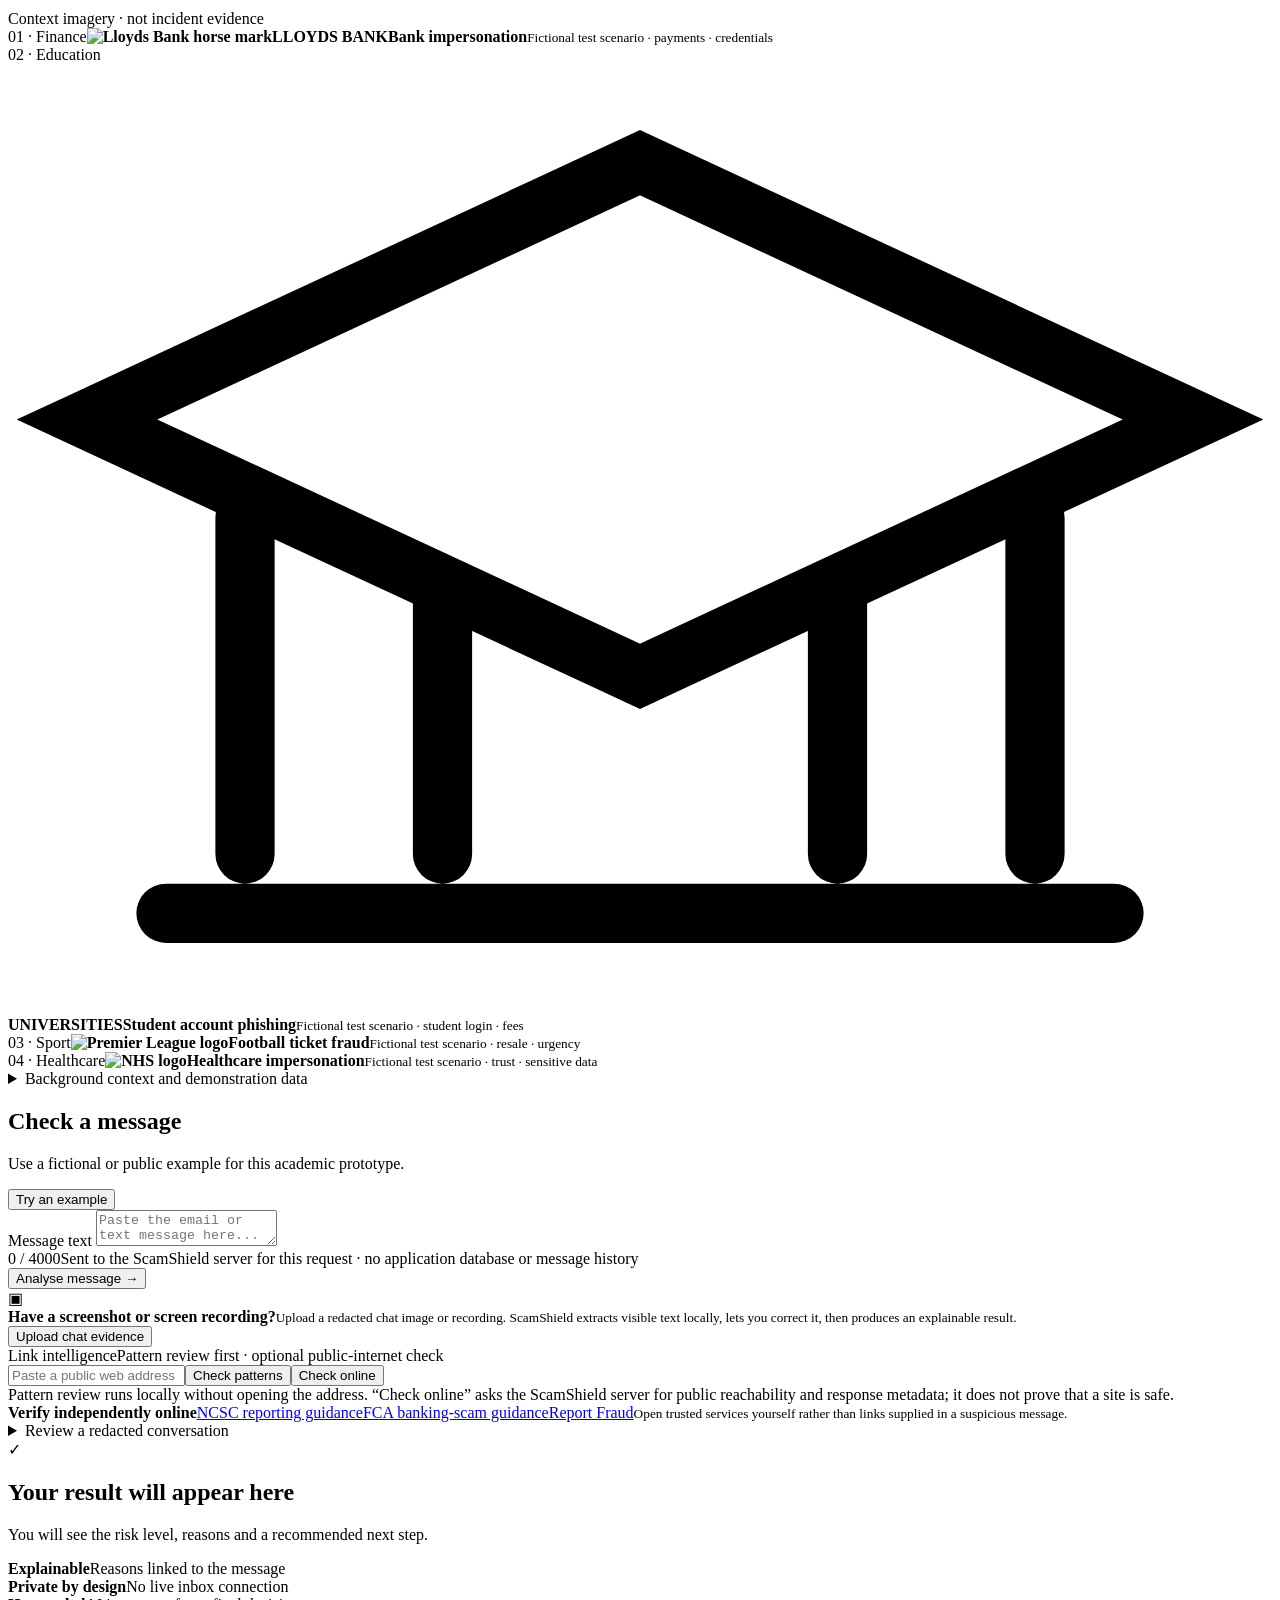
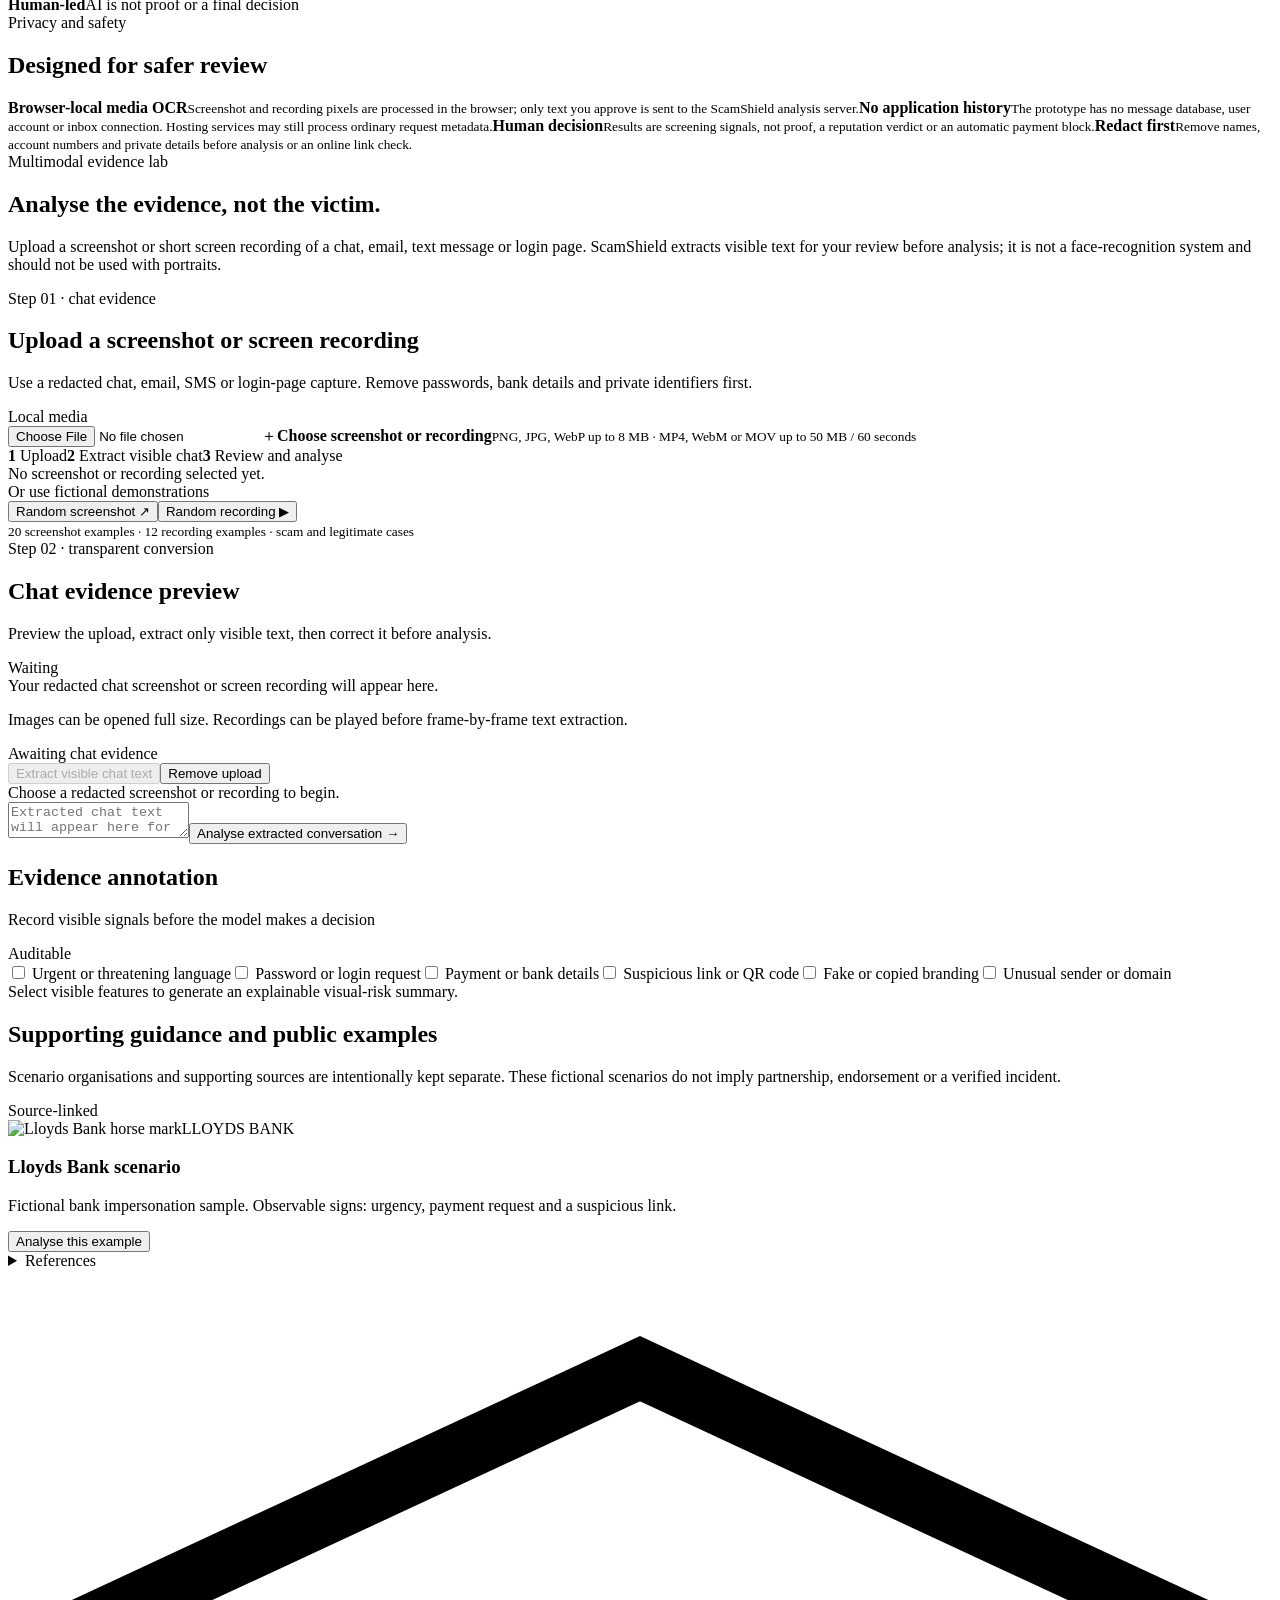
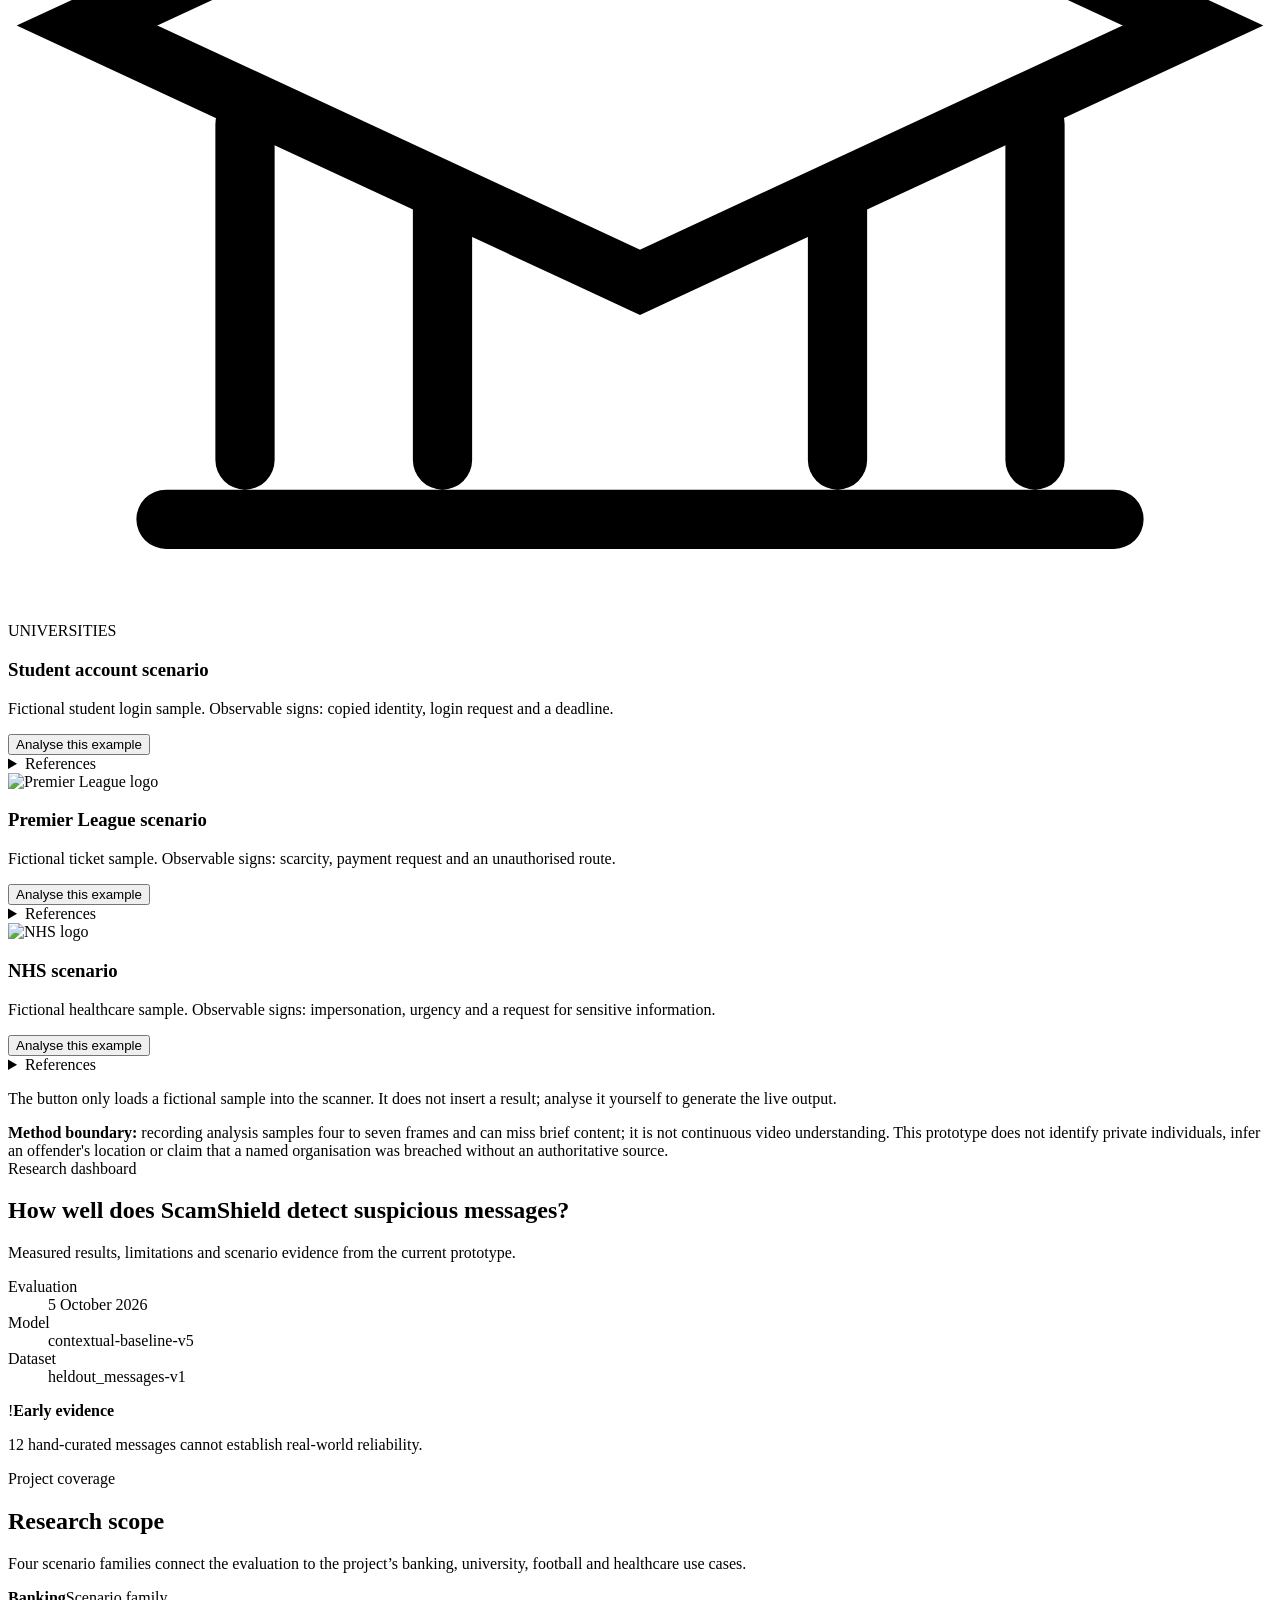
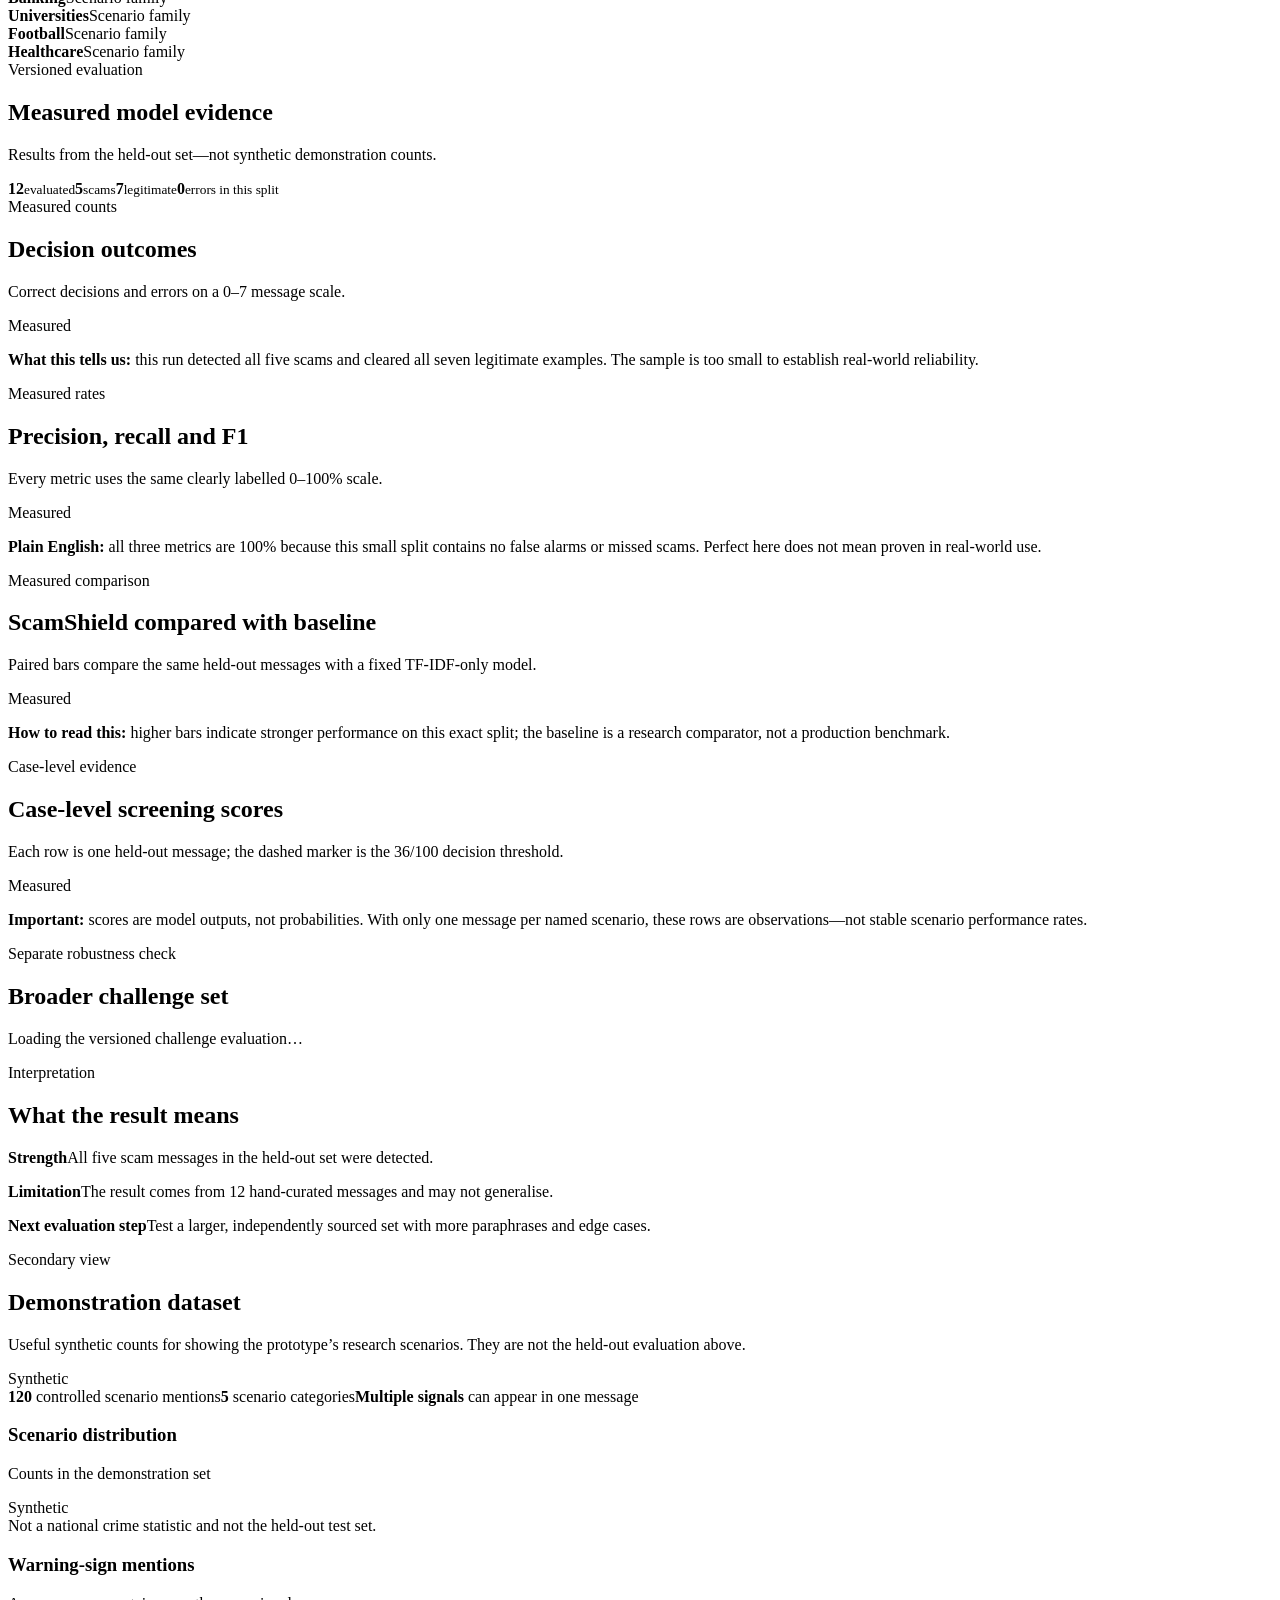
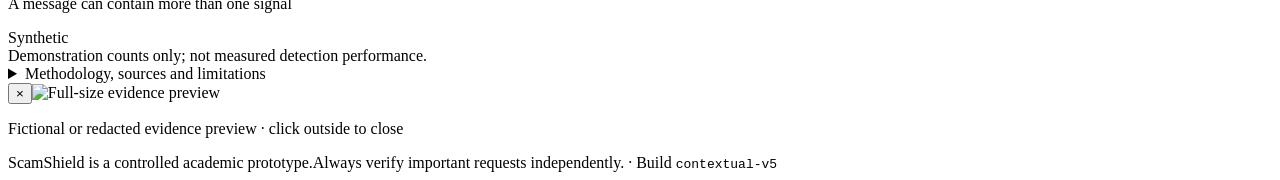
==== commit 604b9b15: "Clarify student scenario and functional workspace" ====
--- a/web/index.html
+++ b/web/index.html
@@ -35,7 +35,7 @@
         <p>Paste a suspicious message, see the warning signs in plain English, and choose a safer next step.</p>
         <div class="hero-actions"><button class="hero-cta" data-scroll="workspace">Start an analysis <span>→</span></button><span>Local preview · no inbox connection</span></div>
       </div>
-      <aside class="hero-insight"><div class="insight-label"><span>Research focus</span><span class="insight-index">01</span></div><strong>Make digital trust easier to inspect.</strong><p>Designed for messages that imitate banks, universities, sports organisations and healthcare services.</p><div class="insight-metrics"><div><b>4</b><span>target sectors</span></div><div><b>3</b><span>review stages</span></div></div></aside>
+      <aside class="hero-insight"><div class="insight-label"><span>Working prototype</span><span class="insight-index">04 tools</span></div><strong>One connected evidence workflow.</strong><p>Analyse text, inspect public-link metadata, review uploaded chat media and examine measured results.</p><div class="insight-tools" aria-label="Open a ScamShield tool"><button type="button" data-scroll="workspace">Check a message</button><button type="button" data-open-evidence>Upload chat evidence</button><button type="button" data-open-dashboard>View research results</button></div></aside>
     </section>
     <section class="fraud-path view scanner-view" aria-label="How a scam travels">
       <div class="fraud-path-head"><div><span class="eyebrow">Attack-path visualisation</span><h2>How the fraud travels.</h2><p>Follow the route from the first deceptive message to the point where ScamShield helps a person pause, inspect warning signs and verify independently.</p></div><span class="path-status"><i></i> Controlled scenario · animated</span></div>
@@ -76,7 +76,7 @@
       <div class="section-kicker"><div><span class="eyebrow">The problem spans every trusted service</span><h2>One threat. Four high-value targets.</h2></div><span class="context-label">Context imagery · not incident evidence</span></div>
       <div class="sector-visual-grid">
         <article class="sector-visual bank-visual"><div class="sector-overlay"><span>01 · Finance</span><b class="scenario-brand bank-brand"><img src="/static/assets/logos/lloyds-bank-official.png" alt="Lloyds Bank horse mark"><span class="logo-wordmark">LLOYDS BANK</span></b><strong>Bank impersonation</strong><small>Fictional test scenario · payments · credentials</small></div></article>
-        <article class="sector-visual uni-visual"><div class="sector-overlay"><span>02 · Education</span><b class="scenario-brand uni-brand"><span class="generic-university-mark" aria-hidden="true"><svg viewBox="0 0 64 48" role="img" aria-label="University building mark"><path d="M4 18 32 5l28 13-28 13L4 18Z" fill="none" stroke="currentColor" stroke-width="3"/><path d="M12 23v17m10-13v13m20-13v13m10-17v17M8 43h48" fill="none" stroke="currentColor" stroke-width="3" stroke-linecap="round"/></svg></span><span class="brand-text-only">UNIVERSITIES</span></b><strong>University account phishing</strong><small>Fictional test scenario · student login · fees</small></div></article>
+        <article class="sector-visual uni-visual"><div class="sector-overlay"><span>02 · Education</span><b class="scenario-brand uni-brand"><span class="generic-university-mark" aria-hidden="true"><svg viewBox="0 0 64 48" role="img" aria-label="University building mark"><path d="M4 18 32 5l28 13-28 13L4 18Z" fill="none" stroke="currentColor" stroke-width="3"/><path d="M12 23v17m10-13v13m20-13v13m10-17v17M8 43h48" fill="none" stroke="currentColor" stroke-width="3" stroke-linecap="round"/></svg></span><span class="brand-text-only">UNIVERSITIES</span></b><strong>Student account phishing</strong><small>Fictional test scenario · student login · fees</small></div></article>
         <article class="sector-visual sport-visual"><div class="sector-overlay"><span>03 · Sport</span><b class="scenario-brand sport-brand"><img src="/static/assets/logos/premier-league.svg" alt="Premier League logo"></b><strong>Football ticket fraud</strong><small>Fictional test scenario · resale · urgency</small></div></article>
         <article class="sector-visual health-visual"><div class="sector-overlay"><span>04 · Healthcare</span><b class="scenario-brand health-brand"><img src="/static/assets/logos/nhs.svg" alt="NHS logo"></b><strong>Healthcare impersonation</strong><small>Fictional test scenario · trust · sensitive data</small></div></article>
       </div>
@@ -122,7 +122,7 @@
         <div class="preview-card panel"><div class="chart-head"><div><span class="eyebrow">Step 02 · transparent conversion</span><h2>Chat evidence preview</h2><p>Preview the upload, extract only visible text, then correct it before analysis.</p></div><span id="profileStatus" class="chart-tag">Waiting</span></div><div id="imagePreview" class="image-preview"><div class="preview-placeholder">Your redacted chat screenshot or screen recording will appear here.</div></div><p id="previewHint" class="preview-hint">Images can be opened full size. Recordings can be played before frame-by-frame text extraction.</p><div id="visualFlags" class="visual-flags"><span>Awaiting chat evidence</span></div><button id="ocrBtn" class="secondary ocr-btn" disabled>Extract visible chat text</button><button id="removeImageBtn" class="text-button hidden" type="button">Remove upload</button><div id="ocrStatus" class="ocr-status" role="status" aria-live="polite">Choose a redacted screenshot or recording to begin.</div><textarea id="ocrText" class="ocr-text" aria-label="Editable extracted chat text" maxlength="4000" placeholder="Extracted chat text will appear here for review"></textarea><button id="useOcrBtn" class="primary ocr-use hidden">Analyse extracted conversation <span aria-hidden="true">→</span></button><div id="visualResult" class="visual-result hidden" role="region" aria-label="Uploaded chat evidence analysis result"></div></div>
       </div>
       <div class="annotation-card panel"><div class="chart-head"><div><h2>Evidence annotation</h2><p>Record visible signals before the model makes a decision</p></div><span class="chart-tag">Auditable</span></div><div class="annotation-grid"><label><input class="annotation-check" data-weight="3" type="checkbox"> Urgent or threatening language</label><label><input class="annotation-check" data-weight="3" type="checkbox"> Password or login request</label><label><input class="annotation-check" data-weight="4" type="checkbox"> Payment or bank details</label><label><input class="annotation-check" data-weight="2" type="checkbox"> Suspicious link or QR code</label><label><input class="annotation-check" data-weight="2" type="checkbox"> Fake or copied branding</label><label><input class="annotation-check" data-weight="1" type="checkbox"> Unusual sender or domain</label></div><div id="annotationResult" class="annotation-result">Select visible features to generate an explainable visual-risk summary.</div></div>
-      <div class="case-library"><div class="chart-head"><div><h2>Supporting guidance and public examples</h2><p>Scenario organisations and supporting sources are intentionally kept separate. These fictional scenarios do not imply partnership, endorsement or a verified incident.</p></div><span class="chart-tag teal">Source-linked</span></div><div class="source-case-grid"><article><div class="source-thumb bank-thumb"><img src="/static/assets/logos/lloyds-bank-official.png" alt="Lloyds Bank horse mark"><span class="logo-wordmark">LLOYDS BANK</span></div><div><h3>Lloyds Bank scenario</h3><p>Fictional bank impersonation sample. Observable signs: urgency, payment request and a suspicious link.</p><button class="case-action" type="button" data-case-text="Lloyds Bank: We noticed unusual activity. Verify your payment immediately using this secure link to keep your account open.">Analyse this example</button><details class="case-references"><summary>References</summary><small>Scenario organisation: Lloyds Bank (fictional sample). Supporting source: <a href="https://www.fca.org.uk/consumers/banking-online-account-scams" target="_blank" rel="noreferrer">FCA consumer guidance</a>.</small></details></div></article><article><div class="source-thumb uni-thumb"><span class="generic-university-mark" aria-hidden="true"><svg viewBox="0 0 64 48" role="img" aria-label="University building mark"><path d="M4 18 32 5l28 13-28 13L4 18Z" fill="none" stroke="currentColor" stroke-width="3"/><path d="M12 23v17m10-13v13m20-13v13m10-17v17M8 43h48" fill="none" stroke="currentColor" stroke-width="3" stroke-linecap="round"/></svg></span><span class="brand-text-only">UNIVERSITIES</span></div><div><h3>Universities scenario</h3><p>Fictional university login sample. Observable signs: copied identity, login request and a deadline.</p><button class="case-action" type="button" data-case-text="Universities: Your student account will be suspended today. Sign in now to confirm your details.">Analyse this example</button><details class="case-references"><summary>References</summary><small>Scenario type: generic university phishing (fictional sample). Supporting source: <a href="https://www.reading.ac.uk/digital-technology-services/-/media/project/functions/digital-technology-services/documents/phishing-may-22-email.pdf" target="_blank" rel="noreferrer">public anti-phishing example</a>.</small></details></div></article><article><div class="source-thumb sport-thumb"><img src="/static/assets/logos/premier-league.svg" alt="Premier League logo"></div><div><h3>Premier League scenario</h3><p>Fictional ticket sample. Observable signs: scarcity, payment request and an unauthorised route.</p><button class="case-action" type="button" data-case-text="Premier League tickets: Last chance. Pay within 10 minutes to secure your match tickets through this resale link.">Analyse this example</button><details class="case-references"><summary>References</summary><small>Scenario organisation: Premier League (fictional sample). Supporting source: <a href="https://www.uefa.com/news-media/news/02a5-20a99f8db810-278e2d7a8e20-1000--uefa-warns-fans-over-risks-of-unauthorised-ticket-purchases/" target="_blank" rel="noreferrer">UEFA warning</a>.</small></details></div></article><article><div class="source-thumb ncsc-thumb"><img src="/static/assets/logos/nhs.svg" alt="NHS logo"></div><div><h3>NHS scenario</h3><p>Fictional healthcare sample. Observable signs: impersonation, urgency and a request for sensitive information.</p><button class="case-action" type="button" data-case-text="NHS: Your appointment record needs urgent confirmation. Reply with your details to avoid cancellation.">Analyse this example</button><details class="case-references"><summary>References</summary><small>Scenario organisation: NHS (fictional sample). Supporting source: <a href="https://www.ncsc.gov.uk/collection/phishing-scams/spot-scams" target="_blank" rel="noreferrer">NCSC phishing guidance</a>.</small></details></div></article></div><p class="case-study-boundary">The button only loads a fictional sample into the scanner. It does not insert a result; analyse it yourself to generate the live output.</p></div>
+      <div class="case-library"><div class="chart-head"><div><h2>Supporting guidance and public examples</h2><p>Scenario organisations and supporting sources are intentionally kept separate. These fictional scenarios do not imply partnership, endorsement or a verified incident.</p></div><span class="chart-tag teal">Source-linked</span></div><div class="source-case-grid"><article><div class="source-thumb bank-thumb"><img src="/static/assets/logos/lloyds-bank-official.png" alt="Lloyds Bank horse mark"><span class="logo-wordmark">LLOYDS BANK</span></div><div><h3>Lloyds Bank scenario</h3><p>Fictional bank impersonation sample. Observable signs: urgency, payment request and a suspicious link.</p><button class="case-action" type="button" data-case-text="Lloyds Bank: We noticed unusual activity. Verify your payment immediately using this secure link to keep your account open.">Analyse this example</button><details class="case-references"><summary>References</summary><small>Scenario organisation: Lloyds Bank (fictional sample). Supporting source: <a href="https://www.fca.org.uk/consumers/banking-online-account-scams" target="_blank" rel="noreferrer">FCA consumer guidance</a>.</small></details></div></article><article><div class="source-thumb uni-thumb"><span class="generic-university-mark" aria-hidden="true"><svg viewBox="0 0 64 48" role="img" aria-label="University building mark"><path d="M4 18 32 5l28 13-28 13L4 18Z" fill="none" stroke="currentColor" stroke-width="3"/><path d="M12 23v17m10-13v13m20-13v13m10-17v17M8 43h48" fill="none" stroke="currentColor" stroke-width="3" stroke-linecap="round"/></svg></span><span class="brand-text-only">UNIVERSITIES</span></div><div><h3>Student account scenario</h3><p>Fictional student login sample. Observable signs: copied identity, login request and a deadline.</p><button class="case-action" type="button" data-case-text="Universities: Your student account will be suspended today. Sign in now to confirm your details.">Analyse this example</button><details class="case-references"><summary>References</summary><small>Scenario type: generic university phishing (fictional sample). Supporting source: <a href="https://www.reading.ac.uk/digital-technology-services/-/media/project/functions/digital-technology-services/documents/phishing-may-22-email.pdf" target="_blank" rel="noreferrer">public anti-phishing example</a>.</small></details></div></article><article><div class="source-thumb sport-thumb"><img src="/static/assets/logos/premier-league.svg" alt="Premier League logo"></div><div><h3>Premier League scenario</h3><p>Fictional ticket sample. Observable signs: scarcity, payment request and an unauthorised route.</p><button class="case-action" type="button" data-case-text="Premier League tickets: Last chance. Pay within 10 minutes to secure your match tickets through this resale link.">Analyse this example</button><details class="case-references"><summary>References</summary><small>Scenario organisation: Premier League (fictional sample). Supporting source: <a href="https://www.uefa.com/news-media/news/02a5-20a99f8db810-278e2d7a8e20-1000--uefa-warns-fans-over-risks-of-unauthorised-ticket-purchases/" target="_blank" rel="noreferrer">UEFA warning</a>.</small></details></div></article><article><div class="source-thumb ncsc-thumb"><img src="/static/assets/logos/nhs.svg" alt="NHS logo"></div><div><h3>NHS scenario</h3><p>Fictional healthcare sample. Observable signs: impersonation, urgency and a request for sensitive information.</p><button class="case-action" type="button" data-case-text="NHS: Your appointment record needs urgent confirmation. Reply with your details to avoid cancellation.">Analyse this example</button><details class="case-references"><summary>References</summary><small>Scenario organisation: NHS (fictional sample). Supporting source: <a href="https://www.ncsc.gov.uk/collection/phishing-scams/spot-scams" target="_blank" rel="noreferrer">NCSC phishing guidance</a>.</small></details></div></article></div><p class="case-study-boundary">The button only loads a fictional sample into the scanner. It does not insert a result; analyse it yourself to generate the live output.</p></div>
       <div class="method-note"><strong>Method boundary:</strong> recording analysis samples four to seven frames and can miss brief content; it is not continuous video understanding. This prototype does not identify private individuals, infer an offender's location or claim that a named organisation was breached without an authoritative source.</div>
     </section>
     <section class="dashboard view dashboard-view hidden">
